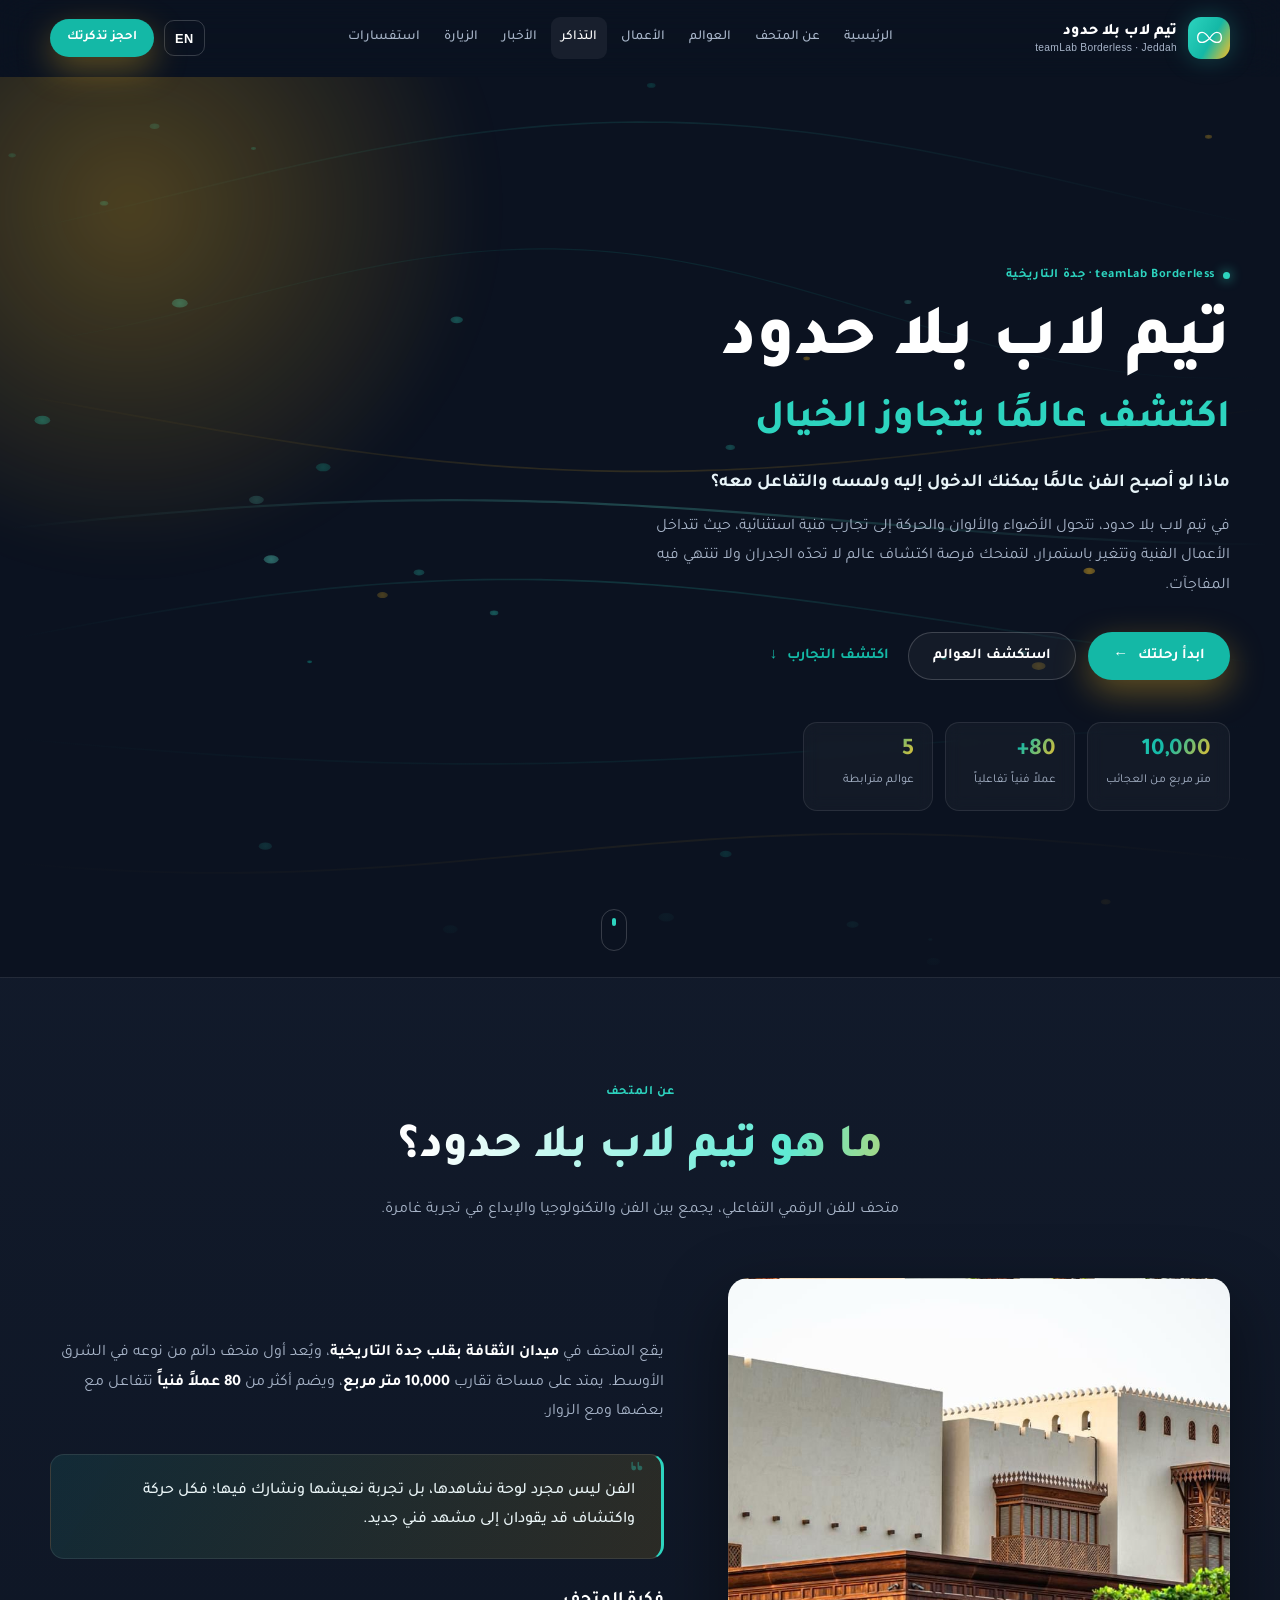
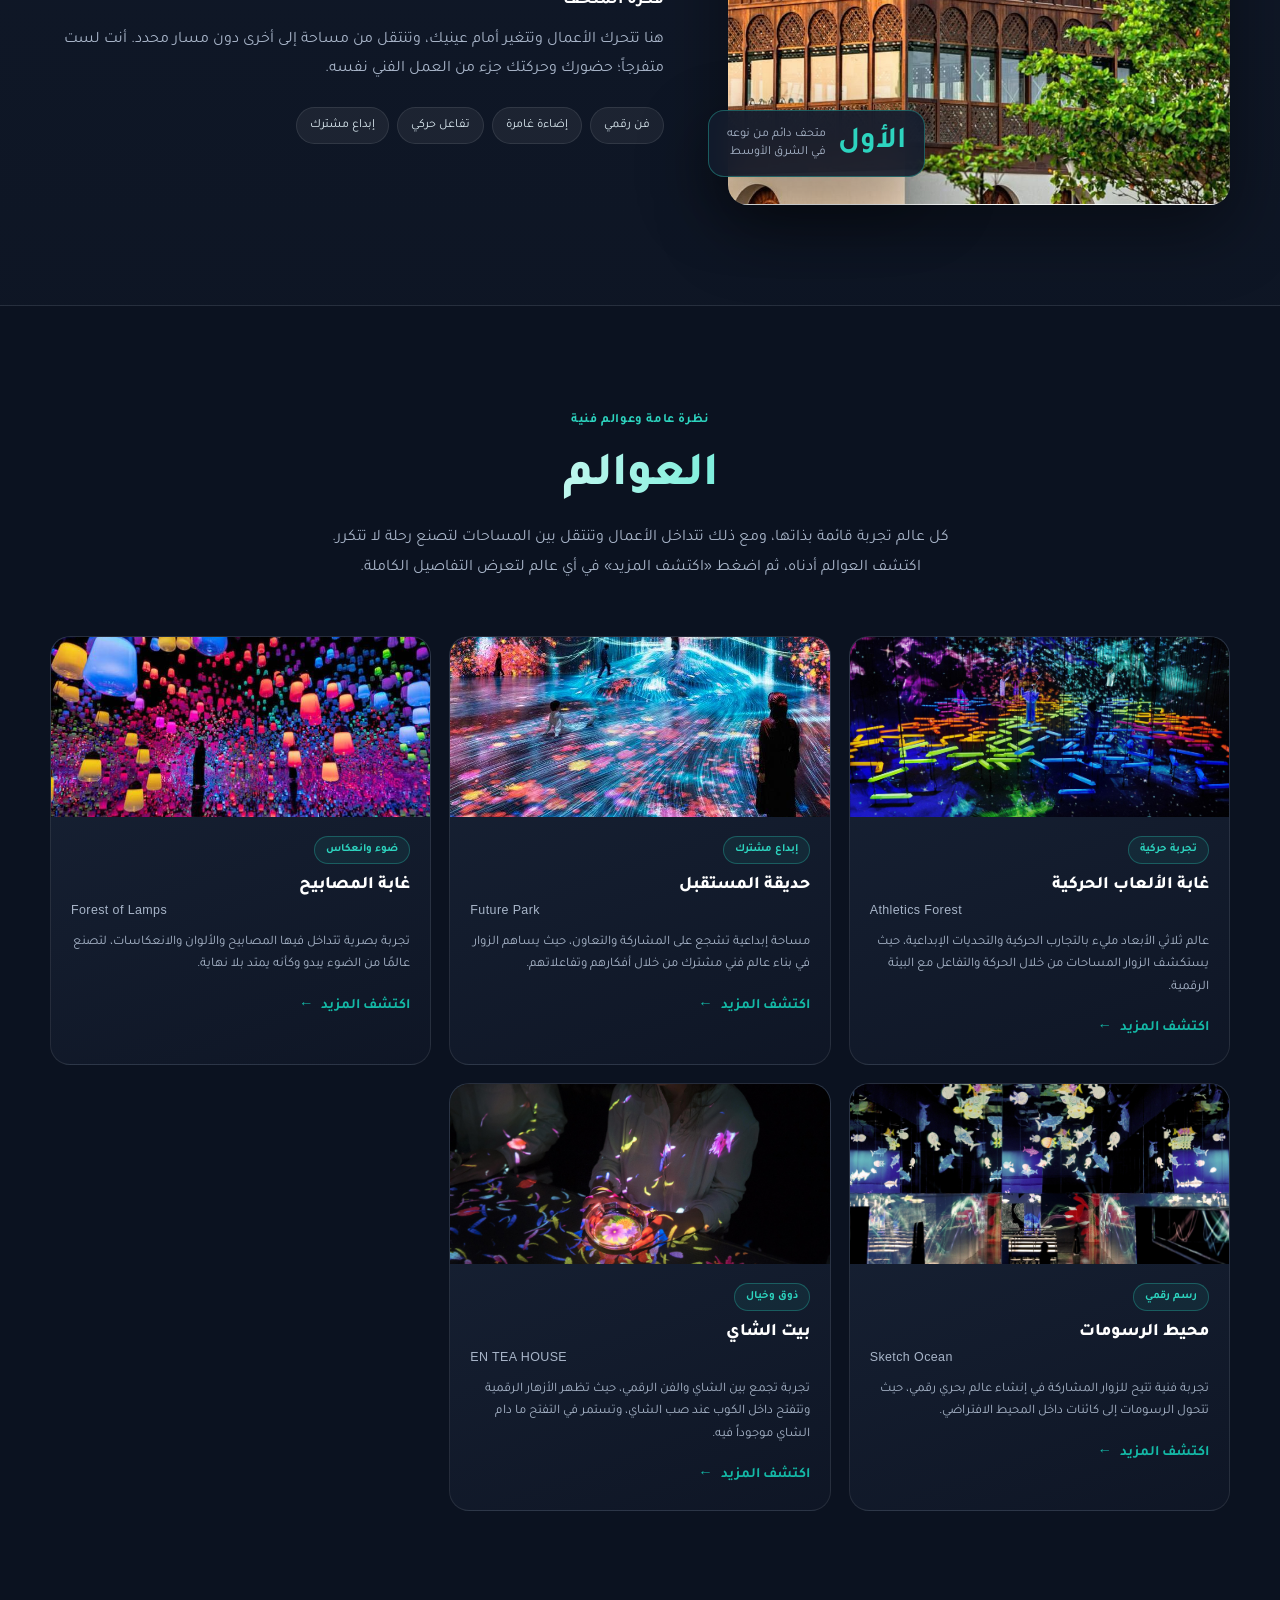
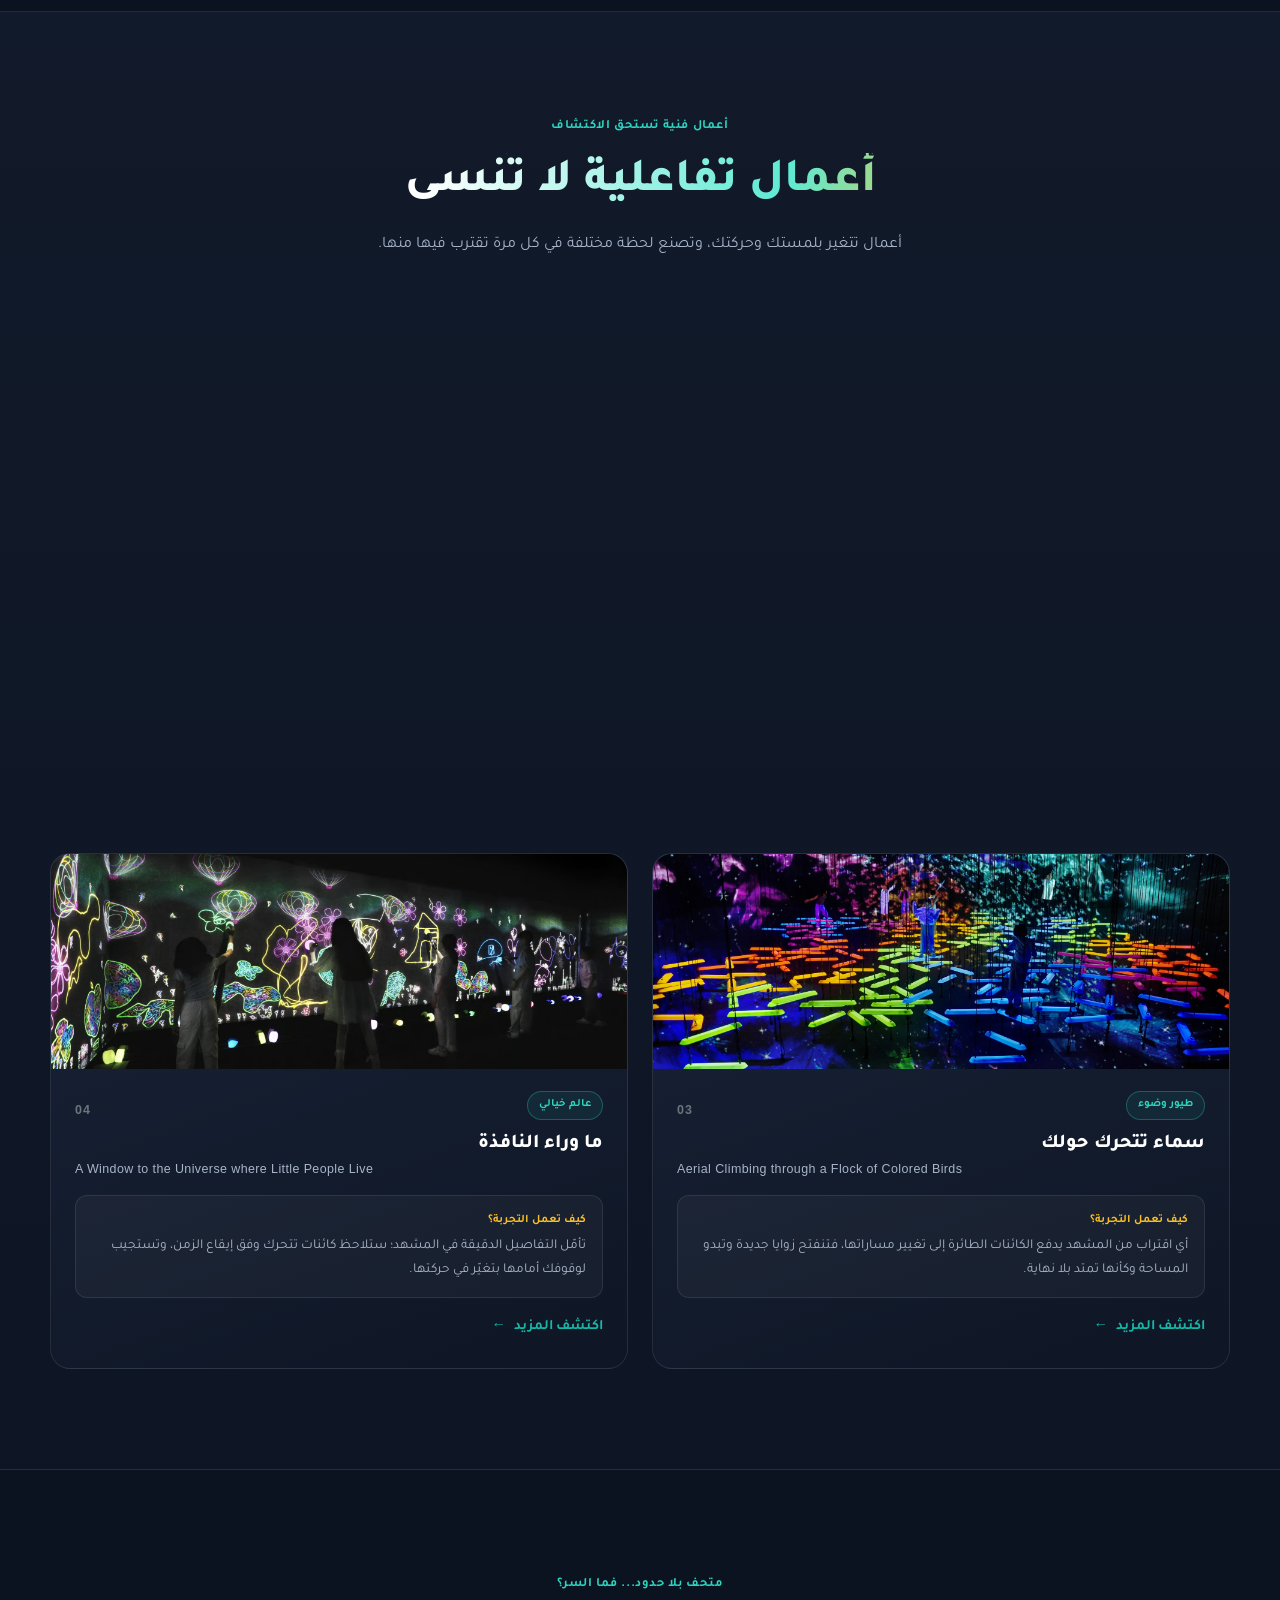
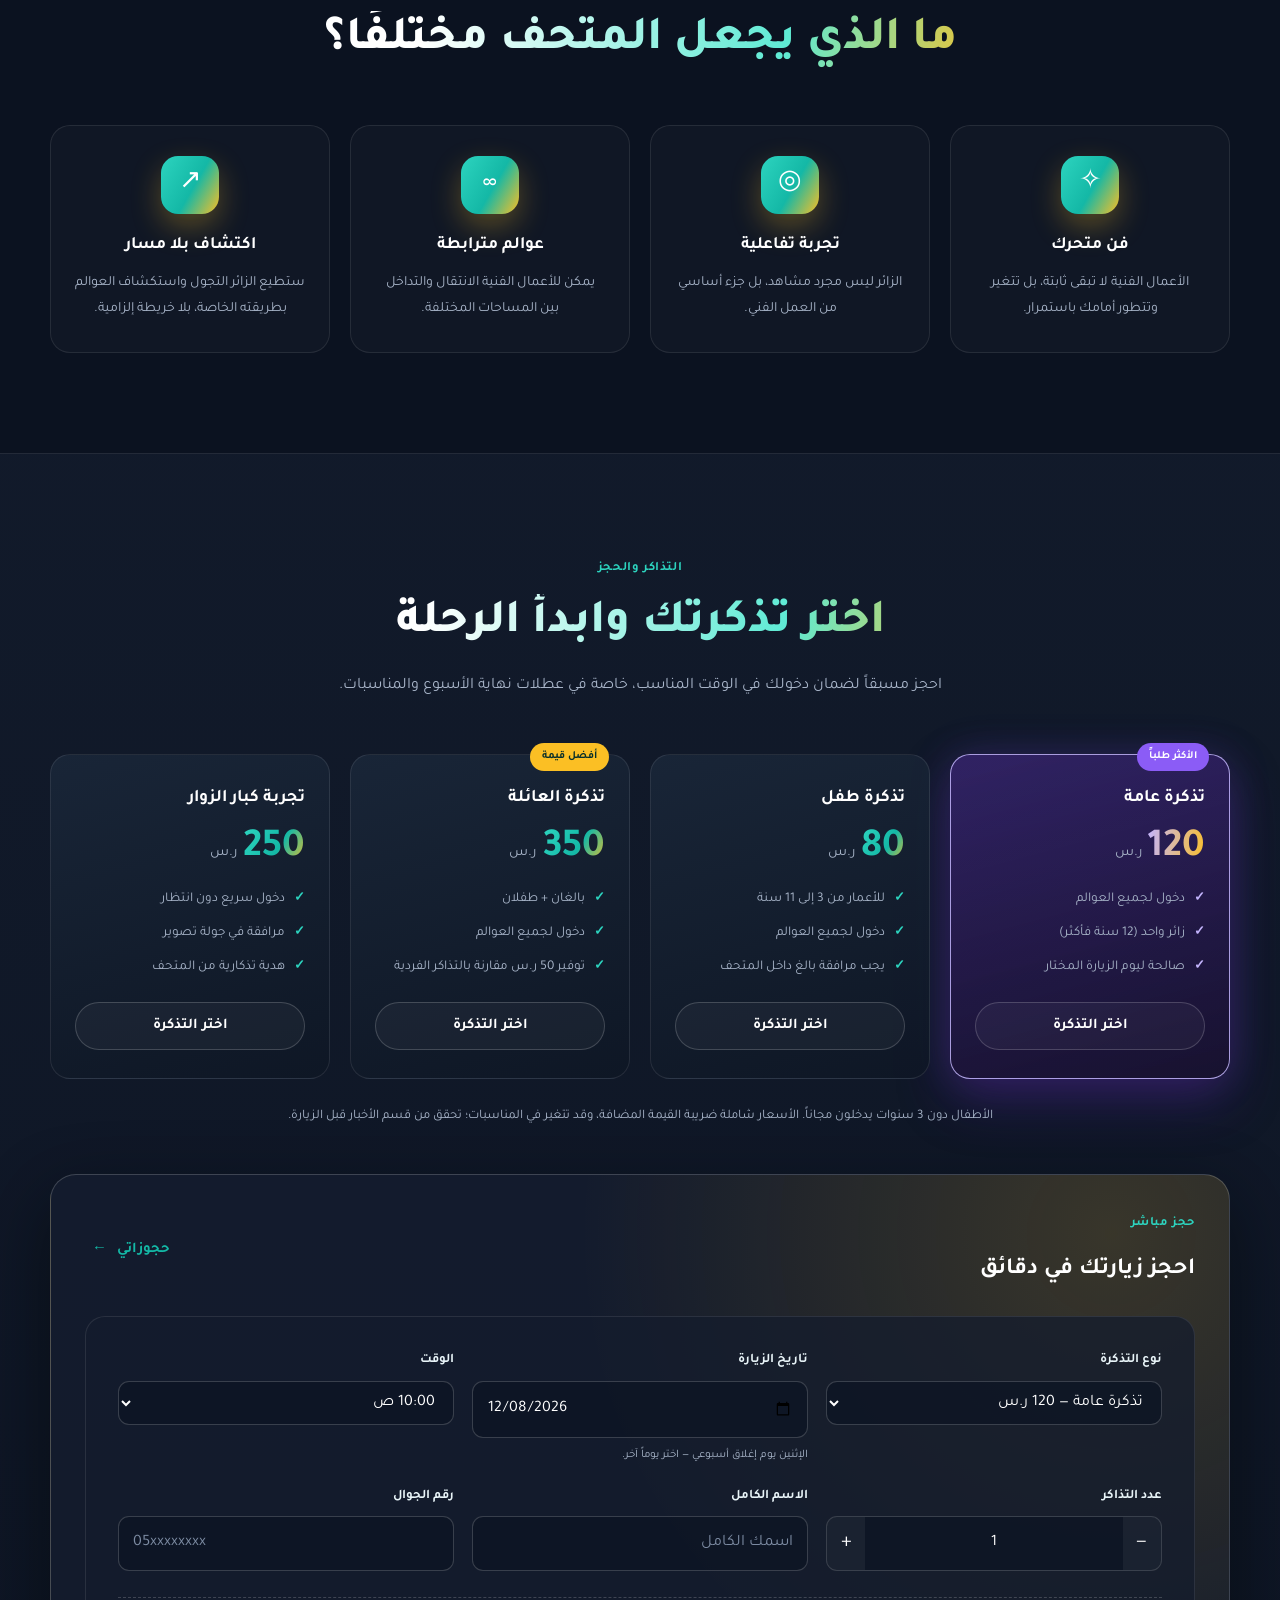
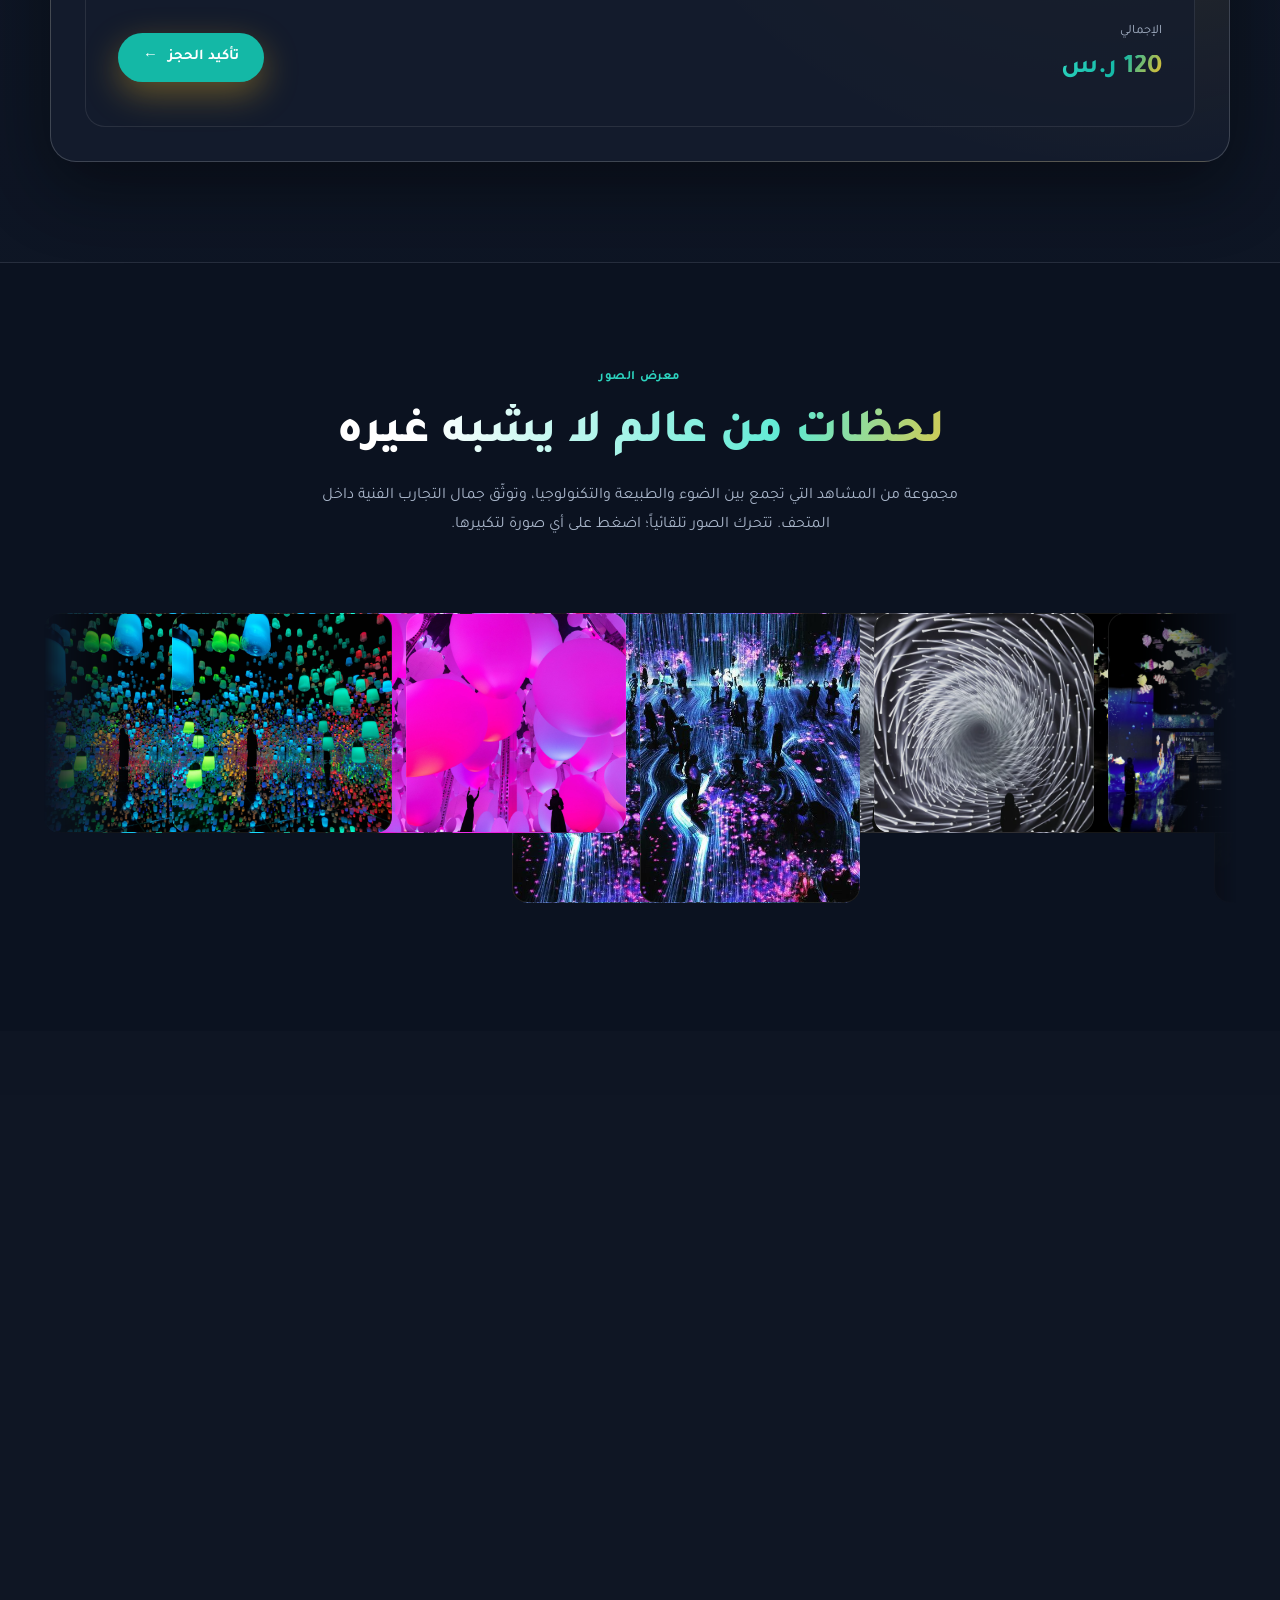
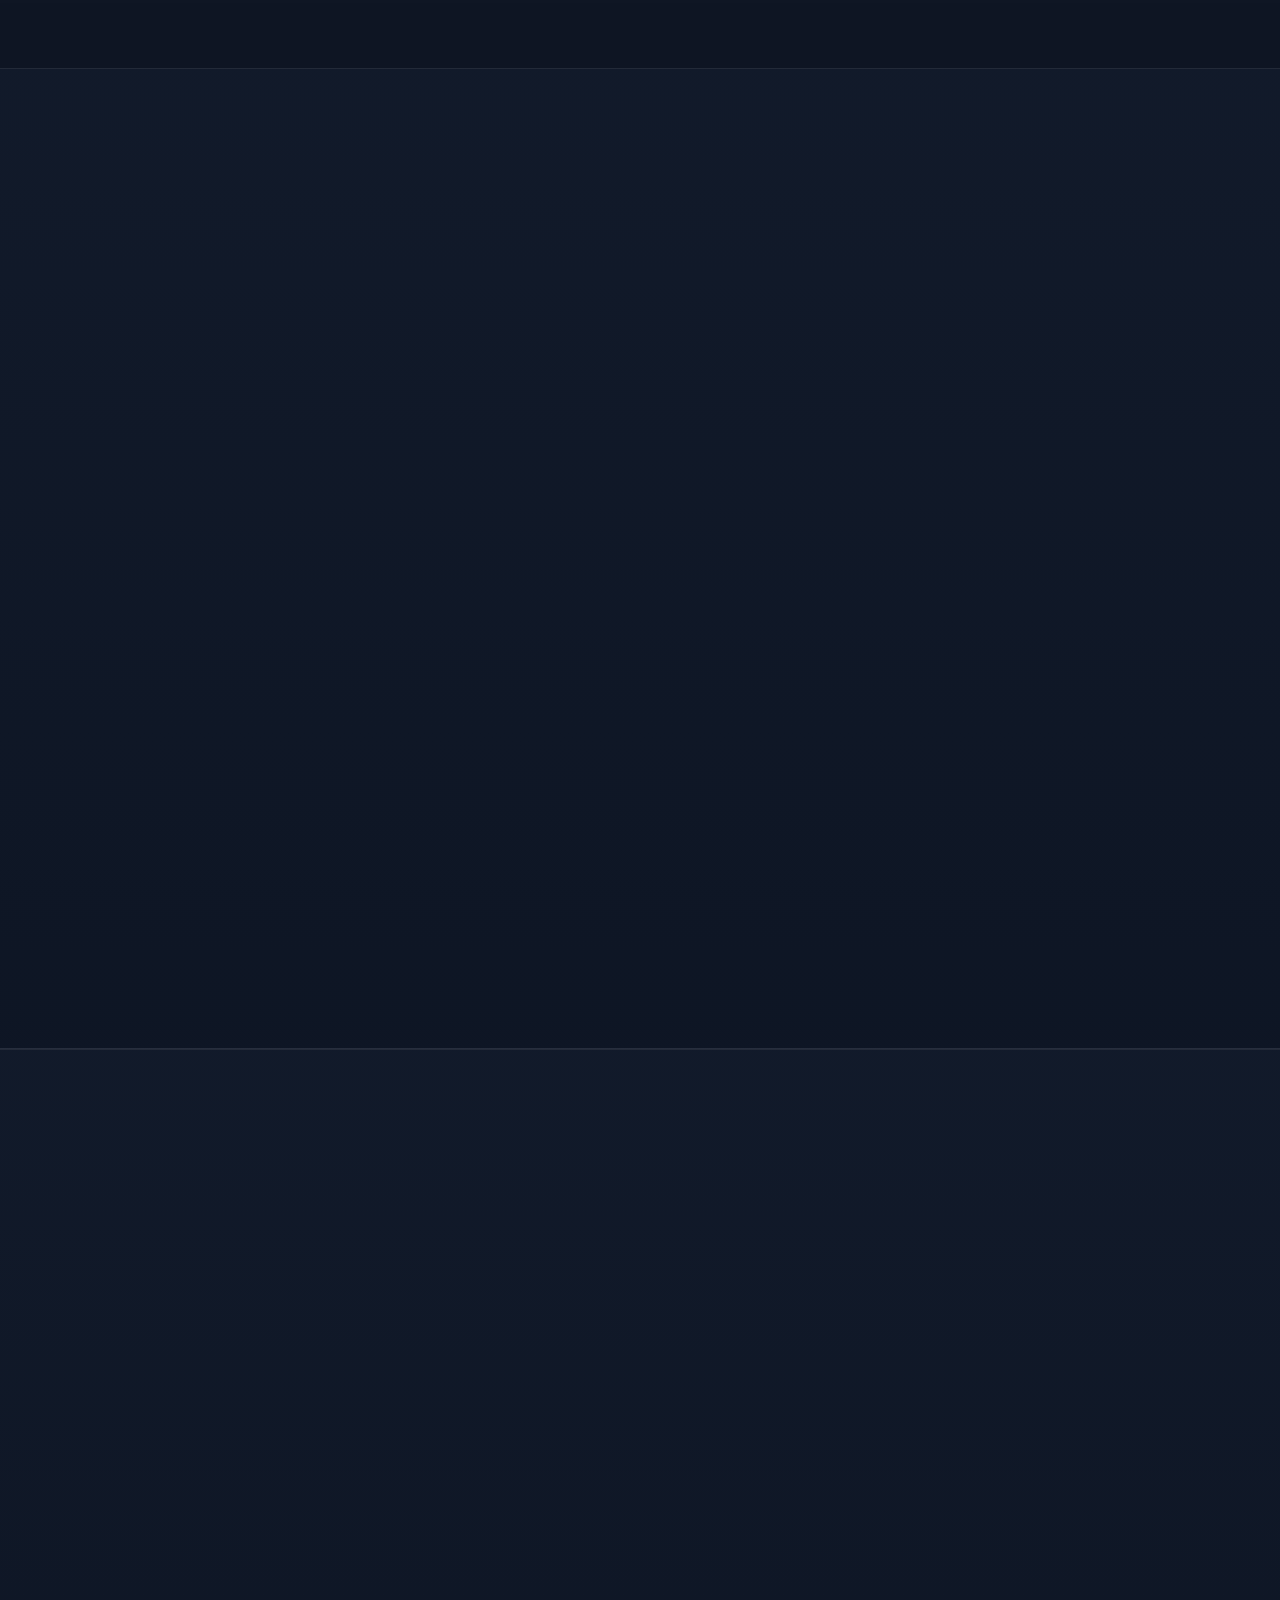
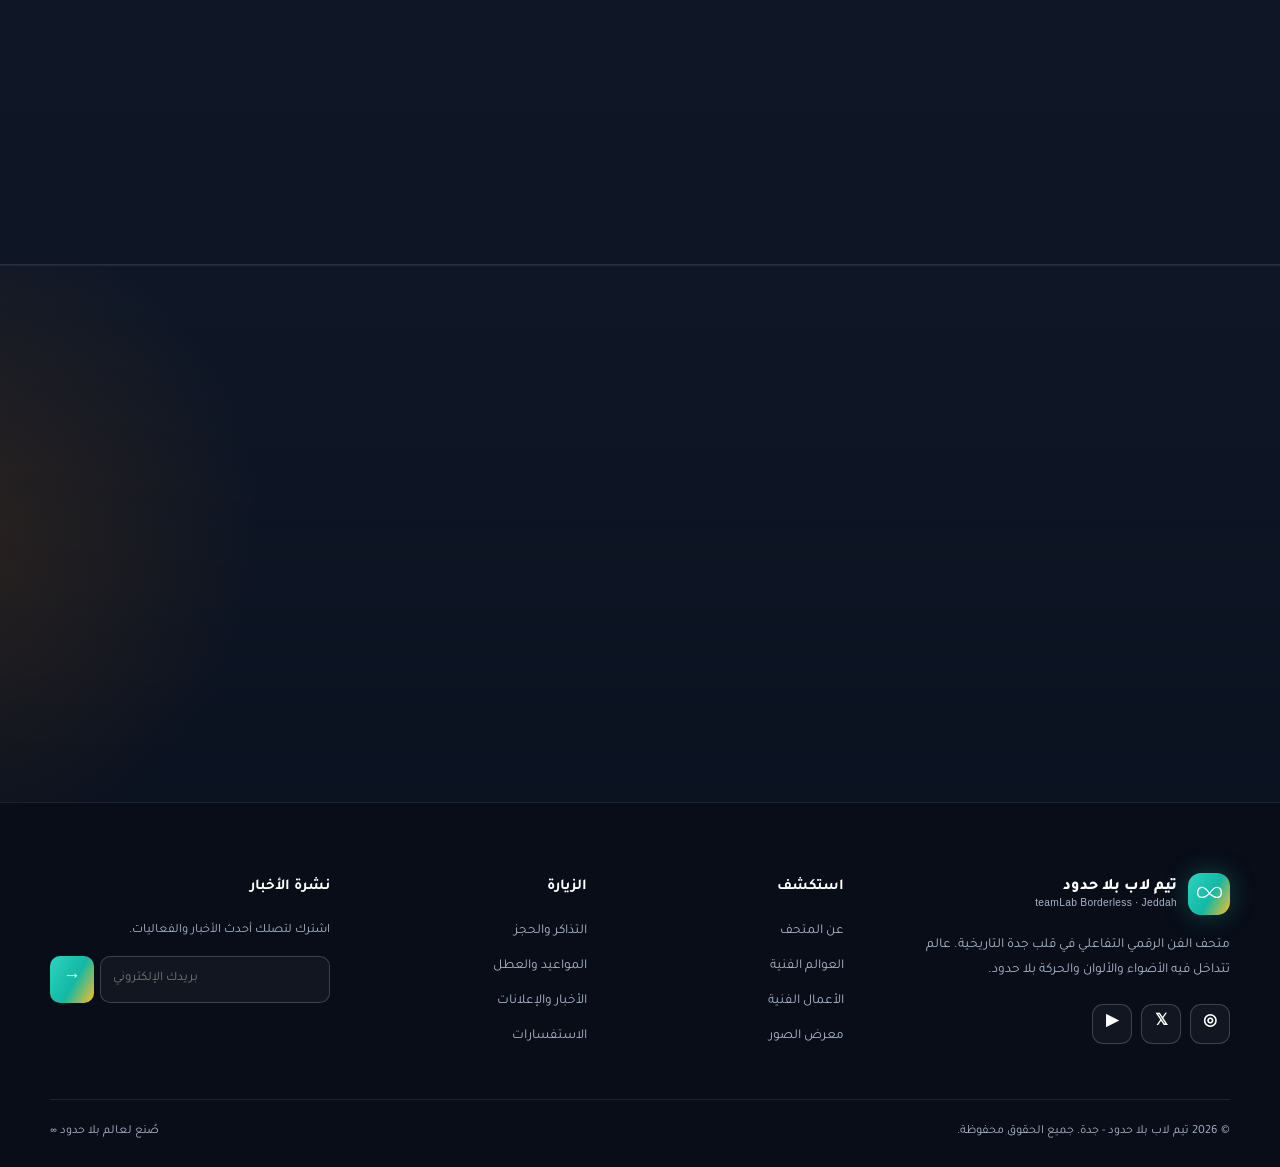
==== index.html @ b6b41d46 "Edit the Social" ====
<!DOCTYPE html>
<html lang="ar" dir="rtl">
<head>
  <meta charset="UTF-8">
  <meta name="viewport" content="width=device-width, initial-scale=1.0">
  <meta name="description" content="تيم لاب بلا حدود - جدة: متحف الفن الرقمي التفاعلي في ميدان الثقافة بجدة التاريخية. اكتشف العوالم، احجز تذكرتك، وتعرّف على المواعيد والأخبار.">
  <meta name="theme-color" content="#0b1220">
  <title>تيم لاب بلا حدود | جدة - المملكة العربية السعودية</title>

  <link rel="preconnect" href="https://fonts.googleapis.com">
  <link rel="preconnect" href="https://fonts.gstatic.com" crossorigin>
  <link href="https://fonts.googleapis.com/css2?family=Tajawal:wght@400;500;700;800&display=swap" rel="stylesheet">
  <link rel="stylesheet" href="assets/css/style.css?v=9">
</head>
<body>
  <a class="skip-link" href="#main">تخطَّ إلى المحتوى</a>

  <!-- ============ Header ============ -->
  <header class="site-header" id="site-header">
    <div class="container header-inner">
      <a class="brand" href="#home" aria-label="تيم لاب بلا حدود - الصفحة الرئيسية">
        <span class="brand-mark" aria-hidden="true">
          <svg viewBox="0 0 48 48" fill="none" stroke="currentColor" stroke-width="2.4">
            <path d="M24 24c-5-8-9-11-13-11C6 13 3 17 3 22s3 9 8 9c5 0 9-4 13-7 4 3 8 7 13 7 5 0 8-4 8-9s-3-9-8-9c-4 0-8 3-13 11Z"/>
          </svg>
        </span>
        <span class="brand-text">
          <strong>تيم لاب بلا حدود</strong>
          <small>teamLab Borderless · Jeddah</small>
        </span>
      </a>

      <nav class="nav" id="primary-nav" aria-label="القائمة الرئيسية">
        <a href="#home">الرئيسية</a>
        <a href="#about">عن المتحف</a>
        <a href="#worlds">العوالم</a>
        <a href="#artworks">الأعمال</a>
        <a href="#tickets">التذاكر</a>
        <a href="#news">الأخبار</a>
        <a href="#visit">الزيارة</a>
        <a href="#contact">استفسارات</a>
      </nav>

      <div class="header-actions">
        <a class="lang-switch" href="en.html" lang="en" aria-label="Switch to English version" title="English">EN</a>
        <button class="btn btn--small btn--primary" type="button" data-book-scroll>احجز تذكرتك</button>
        <button class="menu-toggle" id="menu-toggle" type="button" aria-label="فتح القائمة" aria-expanded="false" aria-controls="primary-nav">
          <span></span><span></span><span></span>
        </button>
      </div>
    </div>
  </header>

  <main id="main">
    <!-- ============ Hero ============ -->
    <section class="hero" id="home">
      <canvas class="hero-canvas" id="hero-canvas" aria-hidden="true"></canvas>
      <div class="hero-glow" aria-hidden="true"></div>
      <div class="container hero-grid">
        <div class="hero-copy reveal">
          <span class="eyebrow"><span class="eyebrow-dot"></span> teamLab Borderless · جدة التاريخية</span>
          <h1 class="hero-title">
            تيم لاب بلا حدود
            <span class="accent-text">اكتشف عالمًا يتجاوز الخيال</span>
          </h1>
          <p class="hero-lead">ماذا لو أصبح الفن عالمًا يمكنك الدخول إليه ولمسه والتفاعل معه؟</p>
          <p class="hero-text">في تيم لاب بلا حدود، تتحول الأضواء والألوان والحركة إلى تجارب فنية استثنائية، حيث تتداخل الأعمال الفنية وتتغير باستمرار، لتمنحك فرصة اكتشاف عالم لا تحدّه الجدران ولا تنتهي فيه المفاجآت.</p>
          <div class="hero-actions">
            <button class="btn btn--primary" type="button" data-book-scroll>ابدأ رحلتك <span aria-hidden="true">←</span></button>
            <a class="btn btn--ghost" href="#worlds">استكشف العوالم</a>
            <a class="btn btn--text" href="#artworks">اكتشف التجارب <span aria-hidden="true">↓</span></a>
          </div>
          <div class="hero-stats">
            <div class="stat"><strong>10,000</strong><span>متر مربع من العجائب</span></div>
            <div class="stat"><strong>80+</strong><span>عملاً فنياً تفاعلياً</span></div>
            <div class="stat"><strong>5</strong><span>عوالم مترابطة</span></div>
          </div>
        </div>
      </div>
      <a class="scroll-cue" href="#about" aria-label="انتقل إلى القسم التالي"><span></span></a>
    </section>

    <!-- ============ About ============ -->
    <section class="section section--tint" id="about">
      <div class="container">
        <div class="section-head reveal">
          <span class="eyebrow">عن المتحف</span>
          <h2 class="section-title">ما هو تيم لاب بلا حدود؟</h2>
          <p class="section-lead">متحف للفن الرقمي التفاعلي، يجمع بين الفن والتكنولوجيا والإبداع في تجربة غامرة.</p>
        </div>
        <div class="about-grid">
          <div class="about-media reveal">
            <div class="media media--about" data-img="assets/img/museum.jpg" role="img" aria-label="صورة من داخل المتحف">
              <div class="media__placeholder">
                <span class="media__symbol">✦</span>
                <strong>مساحة للصورة</strong>
                <small>assets/img/about-museum.svg</small>
              </div>
            </div>
            <div class="about-badge">
              <strong>الأول</strong>
              <span>متحف دائم من نوعه<br>في الشرق الأوسط</span>
            </div>
          </div>
          <div class="about-copy reveal">
            <p>يقع المتحف في <strong>ميدان الثقافة بقلب جدة التاريخية</strong>، ويُعد أول متحف دائم من نوعه في الشرق الأوسط. يمتد على مساحة تقارب <strong>10,000 متر مربع</strong>، ويضم أكثر من <strong>80 عملاً فنياً</strong> تتفاعل مع بعضها ومع الزوار.</p>
            <div class="quote-card">
              <span class="quote-mark" aria-hidden="true">“</span>
              <p>الفن ليس مجرد لوحة نشاهدها، بل تجربة نعيشها ونشارك فيها؛ فكل حركة واكتشاف قد يقودان إلى مشهد فني جديد.</p>
            </div>
            <h3 class="mini-title">فكرة المتحف</h3>
            <p>هنا تتحرك الأعمال وتتغير أمام عينيك، وتنتقل من مساحة إلى أخرى دون مسار محدد. أنت لست متفرجاً؛ حضورك وحركتك جزء من العمل الفني نفسه.</p>
            <div class="about-chips">
              <span>فن رقمي</span><span>إضاءة غامرة</span><span>تفاعل حركي</span><span>إبداع مشترك</span>
            </div>
          </div>
        </div>
      </div>
    </section>

    <!-- ============ Worlds ============ -->
    <section class="section" id="worlds">
      <div class="container">
        <div class="section-head reveal">
          <span class="eyebrow">نظرة عامة وعوالم فنية</span>
          <h2 class="section-title">العوالم</h2>
          <p class="section-lead">كل عالم تجربة قائمة بذاتها، ومع ذلك تتداخل الأعمال وتنتقل بين المساحات لتصنع رحلة لا تتكرر. اكتشف العوالم أدناه، ثم اضغط «اكتشف المزيد» في أي عالم لتعرض التفاصيل الكاملة.</p>
        </div>

        <div class="world-grid">
          <article class="world-card reveal" data-title="غابة الألعاب الحركية" data-en="Athletics Forest" data-desc="عالم ثلاثي الأبعاد مليء بالتجارب الحركية والتحديات الإبداعية، حيث يستكشف الزوار المساحات من خلال الحركة والتفاعل مع البيئة الرقمية." data-extra="ارتدِ ملابس مريحة؛ فستحتاج إلى القفز والتسلق والتحرك بحرية بين المنصات والجدران التفاعلية." data-duration="نحو 25 دقيقة">
            <div class="media media--world-1" data-img="assets/img/Athletics-Forest.jpe" role="img" aria-label="غابة الألعاب الحركية">
              <div class="media__placeholder"><span class="media__symbol">✦</span><strong>مساحة للصورة</strong><small>Athletics-Forest.jpe</small></div>
            </div>
            <div class="world-card__body">
              <span class="badge">تجربة حركية</span>
              <h3>غابة الألعاب الحركية</h3>
              <span class="en-name" dir="ltr">Athletics Forest</span>
              <p>عالم ثلاثي الأبعاد مليء بالتجارب الحركية والتحديات الإبداعية، حيث يستكشف الزوار المساحات من خلال الحركة والتفاعل مع البيئة الرقمية.</p>
              <button class="card-link" type="button" data-detail>اكتشف المزيد <span aria-hidden="true">←</span></button>
            </div>
          </article>

          <article class="world-card reveal" data-title="حديقة المستقبل" data-en="Future Park" data-desc="مساحة إبداعية تشجع على المشاركة والتعاون، حيث يساهم الزوار في بناء عالم فني مشترك من خلال أفكارهم وتفاعلاتهم." data-extra="رسوماتك تظهر مباشرة على الجدران والأرضيات؛ تعاون مع الآخرين لرؤية عالمكم يتغير أمامكم." data-duration="نحو 20 دقيقة">
            <div class="media media--world-2" data-img="assets/img/Future-Park.jpe" role="img" aria-label="حديقة المستقبل">
              <div class="media__placeholder"><span class="media__symbol">✦</span><strong>مساحة للصورة</strong><small>Future-Park.jpe</small></div>
            </div>
            <div class="world-card__body">
              <span class="badge">إبداع مشترك</span>
              <h3>حديقة المستقبل</h3>
              <span class="en-name" dir="ltr">Future Park</span>
              <p>مساحة إبداعية تشجع على المشاركة والتعاون، حيث يساهم الزوار في بناء عالم فني مشترك من خلال أفكارهم وتفاعلاتهم.</p>
              <button class="card-link" type="button" data-detail>اكتشف المزيد <span aria-hidden="true">←</span></button>
            </div>
          </article>

          <article class="world-card reveal" data-title="غابة المصابيح" data-en="Forest of Lamps" data-desc="تجربة بصرية تتداخل فيها المصابيح والألوان والانعكاسات، لتصنع عالمًا من الضوء يبدو وكأنه يمتد بلا نهاية." data-extra="أطفئ وميض الكاميرا واترك عينيك تتكيف مع الظلمة لتكتشف طبقات الضوء والانعكاسات اللانهائية." data-duration="نحو 15 دقيقة">
            <div class="media media--world-3" data-img="assets/img/Forest-of-Lamps.jpe" role="img" aria-label="غابة المصابيح">
              <div class="media__placeholder"><span class="media__symbol">✦</span><strong>مساحة للصورة</strong><small>Forest-of-Lamps.jpe</small></div>
            </div>
            <div class="world-card__body">
              <span class="badge">ضوء وانعكاس</span>
              <h3>غابة المصابيح</h3>
              <span class="en-name" dir="ltr">Forest of Lamps</span>
              <p>تجربة بصرية تتداخل فيها المصابيح والألوان والانعكاسات، لتصنع عالمًا من الضوء يبدو وكأنه يمتد بلا نهاية.</p>
              <button class="card-link" type="button" data-detail>اكتشف المزيد <span aria-hidden="true">←</span></button>
            </div>
          </article>

          <article class="world-card reveal" data-title="محيط الرسومات" data-en="Sketch Ocean" data-desc="تجربة فنية تتيح للزوار المشاركة في إنشاء عالم بحري رقمي، حيث تتحول الرسومات إلى كائنات داخل المحيط الافتراضي." data-extra="ارسم كائناً على الورقة المخصصة، ثم شاهده يسبح داخل المحيط الرقمي مع رسومات الزوار الآخرين." data-duration="نحو 20 دقيقة">
            <div class="media media--world-4" data-img="assets/img/Sketch-Ocean.jpe" role="img" aria-label="محيط الرسومات">
              <div class="media__placeholder"><span class="media__symbol">✦</span><strong>مساحة للصورة</strong><small>Sketch-Ocean.jpe</small></div>
            </div>
            <div class="world-card__body">
              <span class="badge">رسم رقمي</span>
              <h3>محيط الرسومات</h3>
              <span class="en-name" dir="ltr">Sketch Ocean</span>
              <p>تجربة فنية تتيح للزوار المشاركة في إنشاء عالم بحري رقمي، حيث تتحول الرسومات إلى كائنات داخل المحيط الافتراضي.</p>
              <button class="card-link" type="button" data-detail>اكتشف المزيد <span aria-hidden="true">←</span></button>
            </div>
          </article>

          <article class="world-card reveal" data-title="بيت الشاي" data-en="EN TEA HOUSE" data-desc="تجربة تجمع بين الشاي والفن الرقمي، حيث تظهر الأزهار الرقمية وتتفتح داخل الكوب عند صب الشاي، وتستمر في التفتح ما دام الشاي موجوداً فيه." data-extra="اجلس، واطلب كوب شاي، وراقب الأزهار الرقمية تتفتح وتتغير مع كل رشفة. التجربة مخصصة لضيوف المتحف." data-duration="نحو 15 دقيقة">
            <div class="media media--world-5" data-img="assets/img/EN-TEA-HOUSE.jpe" role="img" aria-label="بيت الشاي">
              <div class="media__placeholder"><span class="media__symbol">✦</span><strong>مساحة للصورة</strong><small>EN-TEA-HOUSE.jpe</small></div>
            </div>
            <div class="world-card__body">
              <span class="badge">ذوق وخيال</span>
              <h3>بيت الشاي</h3>
              <span class="en-name" dir="ltr">EN TEA HOUSE</span>
              <p>تجربة تجمع بين الشاي والفن الرقمي، حيث تظهر الأزهار الرقمية وتتفتح داخل الكوب عند صب الشاي، وتستمر في التفتح ما دام الشاي موجوداً فيه.</p>
              <button class="card-link" type="button" data-detail>اكتشف المزيد <span aria-hidden="true">←</span></button>
            </div>
          </article>
        </div>
      </div>
    </section>

    <!-- ============ Artworks ============ -->
    <section class="section section--tint" id="artworks">
      <div class="container">
        <div class="section-head reveal">
          <span class="eyebrow">أعمال فنية تستحق الاكتشاف</span>
          <h2 class="section-title">أعمال تفاعلية لا تُنسى</h2>
          <p class="section-lead">أعمال تتغير بلمستك وحركتك، وتصنع لحظة مختلفة في كل مرة تقترب فيها منها.</p>
        </div>
        <div class="art-grid">
          <article class="art-card reveal" data-title="لمسة تُغيّر المشهد" data-en="Untitled" data-desc="تتفاعل المجسمات المعلّقة مع لمساتك، فتتدفق الألوان وتمتد النغمات في المكان، ويتجدد المشهد أمامك في كل لحظة." data-extra="كل لمسة تُعيد تشكيل اللون والصوت؛ جرّب اللمس الجماعي مع أصدقائك لرؤية العمل يتطور بطريقة مختلفة." data-duration="تجربة تفاعلية مفتوحة">
            <div class="media media--art-1" data-img="assets/img/Untitled.jpe" role="img" aria-label="عمل Untitled">
              <div class="media__placeholder"><span class="media__symbol">✦</span><strong>مساحة للصورة</strong><small>Untitled.jpe</small></div>
            </div>
            <div class="art-card__body">
              <div class="art-card__top"><span class="badge">لمس وضوء</span><span class="art-index">01</span></div>
              <h3>لمسة تُغيّر المشهد</h3>
              <span class="en-name" dir="ltr">Untitled</span>
              <div class="art-explain"><span>كيف تعمل التجربة؟</span><p>تتفاعل المجسمات المعلّقة مع لمساتك، فتتدفق الألوان وتمتد النغمات في المكان، ويتجدد المشهد أمامك في كل لحظة.</p></div>
              <button class="card-link" type="button" data-detail>اكتشف المزيد <span aria-hidden="true">←</span></button>
            </div>
          </article>

          <article class="art-card reveal" data-title="إيقاع يتحرك معك" data-en="Multi Jumping Universe" data-desc="حين تنتقل من مستوى إلى آخر، يتفكك المشهد ويعود بالألوان والأنماط بشكل مختلف؛ إيقاع حركتك هو ما يرسم اللوحة." data-extra="قفزاتك هي التي تُحوّل المشهد؛ كل قفزة تفتح طبقة جديدة من الألوان والأنماط في العالم الرقمي." data-duration="تجربة حركية">
            <div class="media media--art-2" data-img="assets/img/Multi-Jumping-Universe.webp" role="img" aria-label="عمل Multi Jumping Universe">
              <div class="media__placeholder"><span class="media__symbol">✦</span><strong>مساحة للصورة</strong><small>Multi-Jumping-Universe.webp</small></div>
            </div>
            <div class="art-card__body">
              <div class="art-card__top"><span class="badge">حركة رقمية</span><span class="art-index">02</span></div>
              <h3>إيقاع يتحرك معك</h3>
              <span class="en-name" dir="ltr">Multi Jumping Universe</span>
              <div class="art-explain"><span>كيف تعمل التجربة؟</span><p>حين تنتقل من مستوى إلى آخر، يتفكك المشهد ويعود بالألوان والأنماط بشكل مختلف؛ إيقاع حركتك هو ما يرسم اللوحة.</p></div>
              <button class="card-link" type="button" data-detail>اكتشف المزيد <span aria-hidden="true">←</span></button>
            </div>
          </article>

          <article class="art-card reveal" data-title="سماء تتحرك حولك" data-en="Aerial Climbing through a Flock of Colored Birds" data-desc="أي اقتراب من المشهد يدفع الكائنات الطائرة إلى تغيير مساراتها، فتنفتح زوايا جديدة وتبدو المساحة وكأنها تمتد بلا نهاية." data-extra="عند اقترابك، تنطلق الطيور وتتغير مساراتها، لينفتح أمامك مشهد جديد في كل خطوة." data-duration="تجربة بصرية">
            <div class="media media--art-3" data-img="assets/img/Aerial-Climbing.webp" role="img" aria-label="عمل Aerial Climbing through a Flock of Colored Birds">
              <div class="media__placeholder"><span class="media__symbol">✦</span><strong>مساحة للصورة</strong><small>Aerial-Climbing.webp</small></div>
            </div>
            <div class="art-card__body">
              <div class="art-card__top"><span class="badge">طيور وضوء</span><span class="art-index">03</span></div>
              <h3>سماء تتحرك حولك</h3>
              <span class="en-name" dir="ltr">Aerial Climbing through a Flock of Colored Birds</span>
              <div class="art-explain"><span>كيف تعمل التجربة؟</span><p>أي اقتراب من المشهد يدفع الكائنات الطائرة إلى تغيير مساراتها، فتنفتح زوايا جديدة وتبدو المساحة وكأنها تمتد بلا نهاية.</p></div>
              <button class="card-link" type="button" data-detail>اكتشف المزيد <span aria-hidden="true">←</span></button>
            </div>
          </article>

          <article class="art-card reveal" data-title="ما وراء النافذة" data-en="A Window to the Universe where Little People Live" data-desc="تأمّل التفاصيل الدقيقة في المشهد؛ ستلاحظ كائنات تتحرك وفق إيقاع الزمن، وتستجيب لوقوفك أمامها بتغيّر في حركتها." data-extra="اقترب من النافذة وتأمل التفاصيل الصغيرة؛ الشخصيات تتحرك وتتفاعل مع الوقت ومع وجودك أمامها." data-duration="تأمل وتفاعل">
            <div class="media media--art-4" data-img="assets/img/Window-to-the-Universe.avif" role="img" aria-label="عمل A Window to the Universe where Little People Live">
              <div class="media__placeholder"><span class="media__symbol">✦</span><strong>مساحة للصورة</strong><small>Window-to-the-Universe.avif</small></div>
            </div>
            <div class="art-card__body">
              <div class="art-card__top"><span class="badge">عالم خيالي</span><span class="art-index">04</span></div>
              <h3>ما وراء النافذة</h3>
              <span class="en-name" dir="ltr">A Window to the Universe where Little People Live</span>
              <div class="art-explain"><span>كيف تعمل التجربة؟</span><p>تأمّل التفاصيل الدقيقة في المشهد؛ ستلاحظ كائنات تتحرك وفق إيقاع الزمن، وتستجيب لوقوفك أمامها بتغيّر في حركتها.</p></div>
              <button class="card-link" type="button" data-detail>اكتشف المزيد <span aria-hidden="true">←</span></button>
            </div>
          </article>
        </div>
      </div>
    </section>

    <!-- ============ Difference ============ -->
    <section class="section" id="difference">
      <div class="container">
        <div class="section-head reveal">
          <span class="eyebrow">متحف بلا حدود... فما السر؟</span>
          <h2 class="section-title">ما الذي يجعل المتحف مختلفًا؟</h2>
        </div>
        <div class="feature-grid">
          <article class="feature-card reveal">
            <span class="feature-icon" aria-hidden="true">✧</span>
            <h3>فن متحرك</h3>
            <p>الأعمال الفنية لا تبقى ثابتة، بل تتغير وتتطور أمامك باستمرار.</p>
          </article>
          <article class="feature-card reveal">
            <span class="feature-icon" aria-hidden="true">◎</span>
            <h3>تجربة تفاعلية</h3>
            <p>الزائر ليس مجرد مشاهد، بل جزء أساسي من العمل الفني.</p>
          </article>
          <article class="feature-card reveal">
            <span class="feature-icon" aria-hidden="true">∞</span>
            <h3>عوالم مترابطة</h3>
            <p>يمكن للأعمال الفنية الانتقال والتداخل بين المساحات المختلفة.</p>
          </article>
          <article class="feature-card reveal">
            <span class="feature-icon" aria-hidden="true">↗</span>
            <h3>اكتشاف بلا مسار</h3>
            <p>ستطيع الزائر التجول واستكشاف العوالم بطريقته الخاصة، بلا خريطة إلزامية.</p>
          </article>
        </div>
      </div>
    </section>

    <!-- ============ Tickets & Booking ============ -->
    <section class="section section--tint" id="tickets">
      <div class="container">
        <div class="section-head reveal">
          <span class="eyebrow">التذاكر والحجز</span>
          <h2 class="section-title">اختر تذكرتك وابدأ الرحلة</h2>
          <p class="section-lead">احجز مسبقاً لضمان دخولك في الوقت المناسب، خاصة في عطلات نهاية الأسبوع والمناسبات.</p>
        </div>

        <div class="ticket-grid">
          <article class="ticket-card ticket-card--popular reveal" data-ticket="general">
            <span class="ticket-tag">الأكثر طلباً</span>
            <h3>تذكرة عامة</h3>
            <p class="ticket-price"><strong>120</strong><span>ر.س</span></p>
            <ul><li>دخول لجميع العوالم</li><li>زائر واحد (12 سنة فأكثر)</li><li>صالحة ليوم الزيارة المختار</li></ul>
            <button class="btn btn--ghost btn--full" type="button" data-select-ticket="general">اختر التذكرة</button>
          </article>
          <article class="ticket-card reveal" data-ticket="child">
            <h3>تذكرة طفل</h3>
            <p class="ticket-price"><strong>80</strong><span>ر.س</span></p>
            <ul><li>للأعمار من 3 إلى 11 سنة</li><li>دخول لجميع العوالم</li><li>يجب مرافقة بالغ داخل المتحف</li></ul>
            <button class="btn btn--ghost btn--full" type="button" data-select-ticket="child">اختر التذكرة</button>
          </article>
          <article class="ticket-card reveal" data-ticket="family">
            <span class="ticket-tag ticket-tag--alt">أفضل قيمة</span>
            <h3>تذكرة العائلة</h3>
            <p class="ticket-price"><strong>350</strong><span>ر.س</span></p>
            <ul><li>بالغان + طفلان</li><li>دخول لجميع العوالم</li><li>توفير 50 ر.س مقارنة بالتذاكر الفردية</li></ul>
            <button class="btn btn--ghost btn--full" type="button" data-select-ticket="family">اختر التذكرة</button>
          </article>
          <article class="ticket-card reveal" data-ticket="vip">
            <h3>تجربة كبار الزوار</h3>
            <p class="ticket-price"><strong>250</strong><span>ر.س</span></p>
            <ul><li>دخول سريع دون انتظار</li><li>مرافقة في جولة تصوير</li><li>هدية تذكارية من المتحف</li></ul>
            <button class="btn btn--ghost btn--full" type="button" data-select-ticket="vip">اختر التذكرة</button>
          </article>
        </div>

        <p class="ticket-note reveal">الأطفال دون 3 سنوات يدخلون مجاناً. الأسعار شاملة ضريبة القيمة المضافة، وقد تتغير في المناسبات؛ تحقق من قسم الأخبار قبل الزيارة.</p>

        <div class="booking-panel reveal" id="booking-panel">
          <div class="booking-head">
            <div>
              <span class="eyebrow">حجز مباشر</span>
              <h3>احجز زيارتك في دقائق</h3>
            </div>
            <button class="btn btn--text" type="button" id="show-bookings">حجوزاتي <span aria-hidden="true">←</span></button>
          </div>
          <form id="booking-form" novalidate>
            <div class="form-grid">
              <div class="field">
                <label for="book-ticket">نوع التذكرة</label>
                <select id="book-ticket" name="ticket" required>
                  <option value="general">تذكرة عامة — 120 ر.س</option>
                  <option value="child">تذكرة طفل — 80 ر.س</option>
                  <option value="family">تذكرة العائلة — 350 ر.س</option>
                  <option value="vip">تجربة كبار الزوار — 250 ر.س</option>
                </select>
              </div>
              <div class="field">
                <label for="book-date">تاريخ الزيارة</label>
                <input id="book-date" name="date" type="date" required>
                <small class="field-hint" id="date-hint">الإثنين يوم إغلاق أسبوعي — اختر يوماً آخر.</small>
              </div>
              <div class="field">
                <label for="book-time">الوقت</label>
                <select id="book-time" name="time" required></select>
              </div>
              <div class="field">
                <label for="book-qty">عدد التذاكر</label>
                <div class="stepper">
                  <button type="button" data-step="-1" aria-label="تقليل العدد">−</button>
                  <input id="book-qty" name="qty" type="number" value="1" min="1" max="10" readonly>
                  <button type="button" data-step="1" aria-label="زيادة العدد">+</button>
                </div>
              </div>
              <div class="field">
                <label for="book-name">الاسم الكامل</label>
                <input id="book-name" name="name" type="text" autocomplete="name" placeholder="اسمك الكامل" required>
              </div>
              <div class="field">
                <label for="book-phone">رقم الجوال</label>
                <input id="book-phone" name="phone" type="tel" autocomplete="tel" dir="ltr" placeholder="05xxxxxxxx" required>
              </div>
            </div>
            <div class="booking-summary">
              <div>
                <span>الإجمالي</span>
                <strong id="booking-total">120 ر.س</strong>
              </div>
              <p id="booking-message" role="status" aria-live="polite"></p>
              <button class="btn btn--primary" type="submit">تأكيد الحجز <span aria-hidden="true">←</span></button>
            </div>
          </form>
        </div>
      </div>
    </section>

    <!-- ============ Gallery ============ -->
    <section class="section" id="gallery">
      <div class="container">
        <div class="section-head reveal">
          <span class="eyebrow">معرض الصور</span>
          <h2 class="section-title">لحظات من عالم لا يشبه غيره</h2>
          <p class="section-lead">مجموعة من المشاهد التي تجمع بين الضوء والطبيعة والتكنولوجيا، وتوثّق جمال التجارب الفنية داخل المتحف. تتحرك الصور تلقائياً؛ اضغط على أي صورة لتكبيرها.</p>
        </div>
        <div class="gallery-grid">
          <div class="gallery-rail">
            <div class="gallery-set">
          <button class="gallery-item media media--g1" type="button" data-index="0" data-img="assets/img/gallery-01.webp" data-caption="انعكاسات الضوء في غابة المصابيح" aria-label="عرض الصورة: انعكاسات الضوء في غابة المصابيح">
            <span class="media__placeholder"><span class="media__symbol">✦</span><strong>مساحة للصورة</strong><small>gallery-01.jpg</small></span>
          </button>
          <button class="gallery-item media media--g2" type="button" data-index="1" data-img="assets/img/gallery-02.webp" data-caption="زائر يتفاعل مع كرة ضوئية" aria-label="عرض الصورة: زائر يتفاعل مع كرة ضوئية">
            <span class="media__placeholder"><span class="media__symbol">✦</span><strong>مساحة للصورة</strong><small>gallery-02.webp</small></span>
          </button>
          <button class="gallery-item media media--g3" type="button" data-index="2" data-img="assets/img/gallery-03.jpg" data-caption="ألوان تتدفق على الأرضيات" aria-label="عرض الصورة: ألوان تتدفق على الأرضيات">
            <span class="media__placeholder"><span class="media__symbol">✦</span><strong>مساحة للصورة</strong><small>gallery-03.jpg</small></span>
          </button>
          <button class="gallery-item media media--g4" type="button" data-index="3" data-img="assets/img/gallery-04.avif" data-caption="مشهد من الضوء والظل" aria-label="عرض الصورة: مشهد من الضوء والظل">
            <span class="media__placeholder"><span class="media__symbol">✦</span><strong>مساحة للصورة</strong><small>gallery-04.jpg</small></span>
          </button>
          <button class="gallery-item media media--g5" type="button" data-index="4" data-img="assets/img/gallery-05.avif" data-caption="رسومات تتحول إلى كائنات بحرية" aria-label="عرض الصورة: رسومات تتحول إلى كائنات بحرية">
            <span class="media__placeholder"><span class="media__symbol">✦</span><strong>مساحة للصورة</strong><small>gallery-05.jpg</small></span>
          </button>
          <button class="gallery-item media media--g6" type="button" data-index="5" data-img="assets/img/gallery-06.avif" data-caption="زهرة رقمية تتفتح داخل الكوب" aria-label="عرض الصورة: زهرة رقمية تتفتح داخل الكوب">
            <span class="media__placeholder"><span class="media__symbol">✦</span><strong>مساحة للصورة</strong><small>gallery-06.jpg</small></span>
          </button>
          <button class="gallery-item media media--g7" type="button" data-index="6" data-img="assets/img/gallery-07.avif" data-caption="الرمل و بتلات الورد المتساقطة" aria-label="عرض الصورة: الرمل و البتلات المتساقطة">
            <span class="media__placeholder"><span class="media__symbol">✦</span><strong>مساحة للصورة</strong><small>gallery-07.jpg</small></span>
          </button>
          <button class="gallery-item media media--g8" type="button" data-index="7" data-img="assets/img/gallery-08.avif" data-caption="-المصنع- تحويل السمكة التي ترسمها إلى منتج أصلي" aria-label="عرض الصورة: المصنع">
            <span class="media__placeholder"><span class="media__symbol">✦</span><strong>مساحة للصورة</strong><small>gallery-08.jpg</small></span>
          </button>
            </div>
            <div class="gallery-set" aria-hidden="true">
          <button class="gallery-item media media--g1" type="button" aria-hidden="true" tabindex="-1" data-index="0" data-img="assets/img/gallery-01.webp" data-caption="انعكاسات الضوء في غابة المصابيح" aria-label="عرض الصورة: انعكاسات الضوء في غابة المصابيح">
            <span class="media__placeholder"><span class="media__symbol">✦</span><strong>مساحة للصورة</strong><small>gallery-01.jpg</small></span>
          </button>
          <button class="gallery-item media media--g2" type="button" aria-hidden="true" tabindex="-1" data-index="1" data-img="assets/img/gallery-02.webp" data-caption="زائر يتفاعل مع كرة ضوئية" aria-label="عرض الصورة: زائر يتفاعل مع كرة ضوئية">
            <span class="media__placeholder"><span class="media__symbol">✦</span><strong>مساحة للصورة</strong><small>gallery-02.webp</small></span>
          </button>
          <button class="gallery-item media media--g3" type="button" aria-hidden="true" tabindex="-1" data-index="2" data-img="assets/img/gallery-03.jpg" data-caption="ألوان تتدفق على الأرضيات" aria-label="عرض الصورة: ألوان تتدفق على الأرضيات">
            <span class="media__placeholder"><span class="media__symbol">✦</span><strong>مساحة للصورة</strong><small>gallery-03.jpg</small></span>
          </button>
          <button class="gallery-item media media--g4" type="button" aria-hidden="true" tabindex="-1" data-index="3" data-img="assets/img/gallery-04.avif" data-caption="مشهد من الضوء والظل" aria-label="عرض الصورة: مشهد من الضوء والظل">
            <span class="media__placeholder"><span class="media__symbol">✦</span><strong>مساحة للصورة</strong><small>gallery-04.jpg</small></span>
          </button>
          <button class="gallery-item media media--g5" type="button" aria-hidden="true" tabindex="-1" data-index="4" data-img="assets/img/gallery-05.avif" data-caption="رسومات تتحول إلى كائنات بحرية" aria-label="عرض الصورة: رسومات تتحول إلى كائنات بحرية">
            <span class="media__placeholder"><span class="media__symbol">✦</span><strong>مساحة للصورة</strong><small>gallery-05.jpg</small></span>
          </button>
          <button class="gallery-item media media--g6" type="button" aria-hidden="true" tabindex="-1" data-index="5" data-img="assets/img/gallery-06.avif" data-caption="زهرة رقمية تتفتح داخل الكوب" aria-label="عرض الصورة: زهرة رقمية تتفتح داخل الكوب">
            <span class="media__placeholder"><span class="media__symbol">✦</span><strong>مساحة للصورة</strong><small>gallery-06.jpg</small></span>
          </button>
          <button class="gallery-item media media--g7" type="button" aria-hidden="true" tabindex="-1" data-index="6" data-img="assets/img/gallery-07.avif" data-caption="الرمل و بتلات الورد المتساقطة" aria-label="عرض الصورة: الرمل و البتلات المتساقطة">
            <span class="media__placeholder"><span class="media__symbol">✦</span><strong>مساحة للصورة</strong><small>gallery-07.jpg</small></span>
          </button>
          <button class="gallery-item media media--g8" type="button" aria-hidden="true" tabindex="-1" data-index="7" data-img="assets/img/gallery-08.avif" data-caption="-المصنع- تحويل السمكة التي ترسمها إلى منتج أصلي" aria-label="عرض الصورة: المصنع">
            <span class="media__placeholder"><span class="media__symbol">✦</span><strong>مساحة للصورة</strong><small>gallery-08.jpg</small></span>
          </button>
            </div>
          </div>
        </div>
      </div>
    </section>

    <!-- ============ Visit Info (compact, after gallery) ============ -->
    <section class="section" id="visit">
      <div class="container">
        <div class="section-head reveal">
          <span class="eyebrow">معلومات الزيارة</span>
          <h2 class="section-title">أين تجدنا؟ ومتى نفتح؟</h2>
        </div>
        <div class="visit-grid">
          <article class="visit-card reveal">
            <span class="visit-icon" aria-hidden="true">⌖</span>
            <h3>الموقع</h3>
            <p>ميدان الثقافة، جدة التاريخية، جدة، المملكة العربية السعودية.</p>
            <a class="inline-link" href="https://www.google.com/maps/search/?api=1&query=Jeddah+Historic+District+Culture+Square" target="_blank" rel="noopener">افتح الموقع على الخريطة ←</a>
          </article>
          <article class="visit-card reveal">
            <span class="visit-icon" aria-hidden="true">◷</span>
            <h3>أيام العمل والمواعيد</h3>
            <ul class="hours-list">
              <li><span>السبت – الأربعاء</span><strong>10:00 ص – 10:00 م</strong></li>
              <li><span>الخميس والجمعة</span><strong>10:00 ص – 11:00 م</strong></li>
              <li class="closed"><span>الإثنين</span><strong>مغلق (صيانة دورية)</strong></li>
            </ul>
            <p class="visit-small">آخر دخول قبل الإغلاق بـ 60 دقيقة.</p>
          </article>
          <article class="visit-card reveal">
            <span class="visit-icon" aria-hidden="true">✺</span>
            <h3>أيام العطل والمناسبات</h3>
            <ul class="holiday-list">
              <li><strong>22 فبراير</strong><span>يوم التأسيس — ساعات عمل خاصة</span></li>
              <li><strong>23 سبتمبر</strong><span>اليوم الوطني — ساعات عمل خاصة</span></li>
              <li><strong>عيد الفطر وعيد الأضحى</strong><span>تُعلن المواعيد قبل العيد بيومين</span></li>
            </ul>
            <p class="visit-small">قد تتغير الساعات في الإجازات الرسمية؛ تابع قسم الأخبار.</p>
          </article>
          <article class="visit-card reveal">
            <span class="visit-icon" aria-hidden="true">✦</span>
            <h3>نصائح قبل الزيارة</h3>
            <ul class="tips-list">
              <li>احضر قبل موعدك بـ 15 دقيقة.</li>
              <li>ارتدِ ملابس مريحة للحركة.</li>
              <li>التصوير مسموح دون فلاش.</li>
              <li>الأطفال دون 3 سنوات مجاناً.</li>
            </ul>
          </article>
        </div>
      </div>
    </section>

    <!-- ============ News ============ -->
    <section class="section section--tint" id="news">
      <div class="container">
        <div class="section-head reveal">
          <span class="eyebrow">الأخبار والإعلانات</span>
          <h2 class="section-title">جديد في عالم بلا حدود</h2>
          <p class="section-lead">كل ما يحدث في المتحف: افتتاحات، فعاليات، وتنبيهات قبل زيارتك.</p>
        </div>
        <div class="news-filters reveal" role="group" aria-label="تصفية الأخبار">
          <button class="filter-btn is-active" type="button" data-news-filter="all" aria-pressed="true">الكل</button>
          <button class="filter-btn" type="button" data-news-filter="news" aria-pressed="false">أخبار</button>
          <button class="filter-btn" type="button" data-news-filter="event" aria-pressed="false">فعاليات</button>
          <button class="filter-btn" type="button" data-news-filter="notice" aria-pressed="false">إعلانات</button>
        </div>
        <div class="news-grid" id="news-grid">
          <article class="news-card reveal" data-cat="news" data-full="أعلن المتحف عن افتتاح نسخة جديدة من غابة المصابيح بتصميم إضاءة موسّع وأرضية عاكسة تضاعف عمق المشهد. النسخة الجديدة متاحة لجميع الزوار ضمن التذكرة العامة، وتستمر حتى إشعار آخر.">
            <div class="news-meta"><span class="news-cat">أخبار</span><time datetime="2026-11-12">12 نوفمبر 2026</time></div>
            <h3>افتتاح بوابة «غابة المصابيح» بتصميم جديد</h3>
            <p>تصميم إضاءة موسّع وأرضية عاكسة تضاعف عمق المشهد الضوئي.</p>
            <button class="card-link" type="button" data-news-toggle>اقرأ المزيد <span aria-hidden="true">←</span></button>
          </article>
          <article class="news-card reveal" data-cat="event" data-full="ورشة تفاعلية مفتوحة للأطفال والعائلات يشاركون خلالها في رسم كائنات بحرية تظهر مباشرة داخل محيط الرسومات. الورشة مجانية مع تذكرة الدخول، وتبدأ الساعة 11 صباحاً يومي الخميس والجمعة.">
            <div class="news-meta"><span class="news-cat">فعالية</span><time datetime="2026-10-28">28 أكتوبر 2026</time></div>
            <h3>تجربة «محيط الرسومات» للأطفال والعائلات</h3>
            <p>ورشة رسم تتحول رسوماتك فيها إلى كائنات تسبح في المحيط الرقمي.</p>
            <button class="card-link" type="button" data-news-toggle>اقرأ المزيد <span aria-hidden="true">←</span></button>
          </article>
          <article class="news-card reveal" data-cat="notice" data-full="تهيئة لذروة الإقبال في موسم العطلات: سيعمل المتحف حتى الساعة 11 مساءً يومي الخميس والجمعة، مع تخصيص فترات دخول كل 30 دقيقة. يُنصح بالحجز المسبق لتأكيد وقتك.">
            <div class="news-meta"><span class="news-cat">إعلان</span><time datetime="2026-10-20">20 أكتوبر 2026</time></div>
            <h3>تعديل ساعات العمل في موسم العطلات</h3>
            <p>فترات دخول كل 30 دقيقة في نهاية الأسبوع، مع تأكيد الحجز مسبقاً.</p>
            <button class="card-link" type="button" data-news-toggle>اقرأ المزيد <span aria-hidden="true">←</span></button>
          </article>
          <article class="news-card reveal" data-cat="event" data-full="بالشراكة مع ميدان الثقافة، يستضيف المتحف لقاءً فنياً بعنوان «الفن في الحركة» يناقش كيف تتحول الحركة إلى لوحة رقمية. اللقاء مفتوح للجمهور ومخصص لحاملي التذاكر.">
            <div class="news-meta"><span class="news-cat">فعالية</span><time datetime="2026-10-05">5 أكتوبر 2026</time></div>
            <h3>ورشة «الفن في الحركة» مع ميدان الثقافة</h3>
            <p>لقاء فني يشرح كيف تتحول حركة الزائر إلى مشهد بصري متغير.</p>
            <button class="card-link" type="button" data-news-toggle>اقرأ المزيد <span aria-hidden="true">←</span></button>
          </article>
          <article class="news-card reveal" data-cat="notice" data-full="تذكير دائم: يوم الإثنين مخصص للصيانة الدورية وأعمال تطوير الأعمال الفنية، ولا يستقبل المتحف الزوار في هذا اليوم. نعتذر عن أي إزعاج ونرجو التحقق من تقويم الزيارة قبل الحجز.">
            <div class="news-meta"><span class="news-cat">إعلان</span><time datetime="2026-09-22">22 سبتمبر 2026</time></div>
            <h3>تذكير: الإثنين يوم صيانة دورية</h3>
            <p>المتحف مغلق كل إثنين لتطوير الأعمال الفنية وصيانة الأنظمة.</p>
            <button class="card-link" type="button" data-news-toggle>اقرأ المزيد <span aria-hidden="true">←</span></button>
          </article>
        </div>
      </div>
    </section>

    <!-- ============ Contact ============ -->
    <section class="section section--tint" id="contact">
      <div class="container contact-grid">
        <div class="contact-copy reveal">
          <span class="eyebrow">الاستفسارات</span>
          <h2 class="section-title">نحن هنا للإجابة عن أسئلتك</h2>
          <p>استفسارات الحجز، المناسبات الخاصة، الزيارات المدرسية، أو أي سؤال آخر — أرسل لنا رسالة وسنرد عليك في أقرب وقت.</p>
          <ul class="contact-list">
            <li><span class="contact-icon" aria-hidden="true">⌖</span><span><strong>العنوان</strong><span>ميدان الثقافة، جدة التاريخية، جدة</span></span></li>
            <li><span class="contact-icon" aria-hidden="true">✆</span><span><strong>الهاتف</strong><span dir="ltr">+966 538 031 946</span></span></li>
            <li><span class="contact-icon" aria-hidden="true">✉</span><span><strong>البريد الإلكتروني</strong><span dir="ltr">support@teamlab-jeddah.com</span></span></li>
          </ul>
          <div class="social-block">
            <strong>تابعنا على</strong>
            <div class="social-links">
              <a href="https://www.instagram.com/teamlab/" target="_blank" rel="noopener" aria-label="Instagram" title="Instagram">◎</a>
              <a href="https://x.com/teamLab_net" target="_blank" rel="noopener" aria-label="X" title="X">𝕏</a>
              <a href="https://www.youtube.com/@teamLabART" target="_blank" rel="noopener" aria-label="YouTube" title="YouTube">▶</a>
            </div>
          </div>
        </div>
        <form class="contact-form reveal" id="contact-form" novalidate>
          <div class="form-row">
            <div class="field"><label for="inq-name">الاسم</label><input id="inq-name" name="name" type="text" autocomplete="name" placeholder="اسمك" required></div>
            <div class="field"><label for="inq-email">البريد الإلكتروني</label><input id="inq-email" name="email" type="email" autocomplete="email" dir="ltr" placeholder="you@example.com" required></div>
          </div>
          <div class="form-row">
            <div class="field"><label for="inq-phone">رقم الجوال (اختياري)</label><input id="inq-phone" name="phone" type="tel" autocomplete="tel" dir="ltr" placeholder="05xxxxxxxx"></div>
            <div class="field"><label for="inq-subject">موضوع الاستفسار</label>
              <select id="inq-subject" name="subject">
                <option>استفسار عن التذاكر</option>
                <option>حجز مجموعة أو مناسبة خاصة</option>
                <option>زيارة مدرسية</option>
                <option>استفسار عن الأعمال الفنية</option>
                <option>موضوع آخر</option>
              </select>
            </div>
          </div>
          <div class="field"><label for="inq-message">رسالتك</label><textarea id="inq-message" name="message" rows="5" placeholder="اكتب استفسارك هنا..." required></textarea></div>
          <p class="form-status" id="inq-status" role="status" aria-live="polite"></p>
          <button class="btn btn--primary" type="submit">إرسال الاستفسار <span aria-hidden="true">←</span></button>
        </form>
      </div>
    </section>

    <!-- ============ Closing ============ -->
    <section class="closing" id="closing">
      <div class="closing-glow" aria-hidden="true"></div>
      <div class="container closing-inner reveal">
        <span class="eyebrow">وفي ختام رحلتنا</span>
        <h2>كل اكتشاف يفتح بابًا لعالم جديد</h2>
        <p>نكتشف أن الفن لا يحتاج إلى حدود، وأن التكنولوجيا قادرة على تحويل الخيال إلى تجربة نعيشها بكل حواسنا.</p>
        <p class="closing-thanks">شكرًا لزيارتكم عالم تيم لاب بلا حدود، نتمنى أن تكون رحلتكم مليئة بالإلهام والاكتشاف!</p>
        <button class="btn btn--primary" type="button" data-book-scroll>احجز رحلتك الآن <span aria-hidden="true">←</span></button>
      </div>
    </section>
  </main>

  <!-- ============ Footer ============ -->
  <footer class="site-footer">
    <div class="container footer-top">
      <div class="footer-brand">
        <a class="brand" href="#home">
          <span class="brand-mark" aria-hidden="true">
            <svg viewBox="0 0 48 48" fill="none" stroke="currentColor" stroke-width="2.4"><path d="M24 24c-5-8-9-11-13-11C6 13 3 17 3 22s3 9 8 9c5 0 9-4 13-7 4 3 8 7 13 7 5 0 8-4 8-9s-3-9-8-9c-4 0-8 3-13 11Z"/></svg>
          </span>
          <span class="brand-text"><strong>تيم لاب بلا حدود</strong><small>teamLab Borderless · Jeddah</small></span>
        </a>
        <p>متحف الفن الرقمي التفاعلي في قلب جدة التاريخية. عالم تتداخل فيه الأضواء والألوان والحركة بلا حدود.</p>
        <div class="social-links footer-social">
          <a href="https://www.instagram.com/teamlab/" target="_blank" rel="noopener" aria-label="Instagram" title="Instagram">◎</a>
          <a href="https://x.com/teamLab_net" target="_blank" rel="noopener" aria-label="X" title="X">𝕏</a>
          <a href="https://www.youtube.com/@teamLabART" target="_blank" rel="noopener" aria-label="YouTube" title="YouTube">▶</a>
        </div>
      </div>
      <div class="footer-col">
        <h4>استكشف</h4>
        <a href="#about">عن المتحف</a>
        <a href="#worlds">العوالم الفنية</a>
        <a href="#artworks">الأعمال الفنية</a>
        <a href="#gallery">معرض الصور</a>
      </div>
      <div class="footer-col">
        <h4>الزيارة</h4>
        <a href="#tickets">التذاكر والحجز</a>
        <a href="#visit">المواعيد والعطل</a>
        <a href="#news">الأخبار والإعلانات</a>
        <a href="#contact">الاستفسارات</a>
      </div>
      <div class="footer-col footer-newsletter">
        <h4>نشرة الأخبار</h4>
        <p>اشترك لتصلك أحدث الأخبار والفعاليات.</p>
        <form id="newsletter-form" novalidate>
          <input type="email" name="email" placeholder="بريدك الإلكتروني" dir="ltr" aria-label="البريد الإلكتروني للنشرة" required>
          <button type="submit" aria-label="اشترك">→</button>
        </form>
        <p class="newsletter-status" id="newsletter-status" role="status" aria-live="polite"></p>
      </div>
    </div>
    <div class="container footer-bottom">
      <span>© <span id="year">2026</span> تيم لاب بلا حدود - جدة. جميع الحقوق محفوظة.</span>
      <span>صُنع لعالم بلا حدود <span aria-hidden="true">∞</span></span>
    </div>
  </footer>

  <button class="to-top" id="to-top" type="button" aria-label="العودة إلى الأعلى">↑</button>
  <div class="toast-wrap" id="toast-wrap" aria-live="polite" aria-atomic="true"></div>

  <!-- ============ Dialogs ============ -->
  <dialog class="modal detail-modal" id="detail-dialog" aria-labelledby="detail-title">
    <div class="modal-shell">
      <button class="modal-close" type="button" data-close-dialog aria-label="إغلاق">×</button>
      <div class="modal-media media" id="detail-media" role="img" aria-label="صورة التفصيل">
        <div class="media__placeholder"><span class="media__symbol">✦</span><strong>مساحة للصورة</strong><small>تفاصيل التجربة</small></div>
      </div>
      <div class="modal-body">
        <span class="eyebrow" id="detail-eyebrow">تجربة تفاعلية</span>
        <h2 id="detail-title"></h2>
        <span class="en-name" id="detail-en" dir="ltr"></span>
        <p id="detail-desc"></p>
        <div class="detail-extra" id="detail-extra"></div>
        <div class="detail-meta">
          <span>المدة التقديرية</span>
          <strong id="detail-duration"></strong>
        </div>
        <div class="modal-actions">
          <button class="btn btn--primary" type="button" id="detail-book">احجز تجربتك <span aria-hidden="true">←</span></button>
          <button class="btn btn--ghost" type="button" data-close-dialog>إغلاق</button>
        </div>
      </div>
    </div>
  </dialog>

  <dialog class="modal booking-confirm" id="booking-dialog" aria-labelledby="booking-dialog-title">
    <div class="modal-shell modal-shell--center">
      <button class="modal-close" type="button" data-close-dialog aria-label="إغلاق">×</button>
      <div class="success-mark" aria-hidden="true">✓</div>
      <span class="eyebrow">تم تأكيد الحجز</span>
      <h2 id="booking-dialog-title">رحلتك تبدأ هنا</h2>
      <p>احتفظ برقم الحجز التالي واعرضه عند الدخول.</p>
      <div class="booking-ref" id="booking-ref">TLB-0000</div>
      <div class="booking-details" id="booking-details"></div>
      <p class="modal-note">هذا تأكيد تجريبي محفوظ على هذا الجهاز فقط. لن يُرسل أي بريد إلكتروني.</p>
      <div class="modal-actions modal-actions--center">
        <button class="btn btn--primary" type="button" data-close-dialog>حسناً</button>
        <button class="btn btn--ghost" type="button" id="show-bookings-after">عرض حجوزاتي</button>
      </div>
    </div>
  </dialog>

  <dialog class="modal bookings-modal" id="bookings-dialog" aria-labelledby="bookings-title">
    <div class="modal-shell">
      <button class="modal-close" type="button" data-close-dialog aria-label="إغلاق">×</button>
      <span class="eyebrow">حجوزاتك</span>
      <h2 id="bookings-title">حجوزاتي</h2>
      <div id="bookings-list" class="bookings-list"></div>
      <div class="modal-actions"><button class="btn btn--ghost" type="button" data-close-dialog>إغلاق</button></div>
    </div>
  </dialog>

  <dialog class="modal gallery-modal" id="gallery-dialog" aria-label="عرض الصور">
    <div class="gallery-modal-inner">
      <button class="modal-close" type="button" data-close-dialog aria-label="إغلاق">×</button>
      <div class="media gallery-modal-media" id="gallery-modal-media" role="img" aria-label="الصورة المكبرة">
        <div class="media__placeholder"><span class="media__symbol">✦</span><strong>مساحة للصورة</strong><small>صورة المعرض</small></div>
      </div>
      <div class="gallery-modal-bar">
        <button type="button" id="gallery-prev" aria-label="الصورة السابقة">→</button>
        <span id="gallery-caption"></span>
        <span class="gallery-count" id="gallery-count"></span>
        <button type="button" id="gallery-next" aria-label="الصورة التالية">←</button>
      </div>
    </div>
  </dialog>

  <script src="assets/js/main.js?v=8"></script>
</body>
</html>
---- assets/css/style.css ----
/* =========================================================
   teamLab Borderless Jeddah — Interactive Museum Site
   ========================================================= */

:root {
  --bg: #0b1220;
  --bg-2: #0f1726;
  --surface: #141d2e;
  --surface-2: #1a2639;
  --surface-3: #223048;
  --line: rgba(255, 255, 255, .09);
  --line-strong: rgba(255, 255, 255, .18);
  --text: #ffffff;
  --muted: #a8b5c9;
  --c1: #2dd4bf;
  --c2: #14b8a6;
  --c3: #14b8a6;
  --c4: #fbbf24;
  --grad: linear-gradient(120deg, var(--c1), var(--c2) 55%, var(--c4));
  --radius: 20px;
  --radius-sm: 12px;
  --shadow: 0 24px 70px rgba(0, 0, 0, .45);
  --font: "Tajawal", "Segoe UI", Tahoma, sans-serif;
}

* { box-sizing: border-box; }
html { scroll-behavior: smooth; scroll-padding-top: 84px; }
body {
  margin: 0;
  background: var(--bg);
  color: var(--text);
  font-family: var(--font);
  font-size: 16px;
  line-height: 1.85;
  overflow-x: hidden;
  -webkit-font-smoothing: antialiased;
}
body.menu-open { overflow: hidden; }
img, svg { max-width: 100%; display: block; }
a { color: inherit; text-decoration: none; }
button, input, select, textarea { font: inherit; color: inherit; }
button { cursor: pointer; }
h1, h2, h3, h4, p, ul { margin: 0; }
ul { padding: 0; list-style: none; }
:focus-visible { outline: 2px solid var(--c1); outline-offset: 3px; }
::selection { background: rgba(251, 191, 36, .55); color: #fff; }

.container { width: min(1180px, calc(100% - 40px)); margin-inline: auto; }
.skip-link {
  position: fixed; top: -80px; inset-inline-start: 16px; z-index: 999;
  background: var(--c1); color: #082f2a; padding: 10px 18px; border-radius: 8px; font-weight: 700;
}
.skip-link:focus { top: 12px; }

/* ---------------- Header ---------------- */
.site-header {
  position: sticky; top: 0; z-index: 100;
  background: rgba(11, 18, 32, .72);
  backdrop-filter: blur(18px);
  -webkit-backdrop-filter: blur(18px);
  border-bottom: 1px solid transparent;
  transition: background .3s, border-color .3s;
}
.site-header.scrolled { background: rgba(11, 18, 32, .94); border-bottom-color: var(--line); }
.header-inner { min-height: 76px; display: flex; align-items: center; justify-content: space-between; gap: 18px; }
.brand { display: flex; align-items: center; gap: 11px; flex-shrink: 0; }
.brand-mark {
  width: 42px; height: 42px; display: grid; place-items: center; border-radius: 13px;
  background: var(--grad); color: #fff; box-shadow: 0 0 26px rgba(45, 212, 191, .28);
}
.brand-mark svg { width: 27px; }
.brand-text { display: flex; flex-direction: column; line-height: 1.25; }
.brand-text strong { font-size: 1rem; font-weight: 800; }
.brand-text small { font-size: .64rem; color: var(--muted); letter-spacing: .3px; font-family: Arial, sans-serif; }
.nav { display: flex; align-items: center; gap: 4px; }
.nav a {
  font-size: .86rem; font-weight: 500; color: var(--muted); padding: 8px 10px; border-radius: 9px;
  transition: color .2s, background .2s; white-space: nowrap;
}
.nav a:hover, .nav a.active { color: #fff; background: rgba(255, 255, 255, .06); }
.header-actions { display: flex; align-items: center; gap: 10px; }
.menu-toggle { display: none; width: 42px; height: 42px; border: 1px solid var(--line-strong); background: var(--surface); border-radius: 12px; padding: 10px; }
.menu-toggle span { display: block; height: 2px; background: #fff; border-radius: 2px; margin: 4px 0; transition: transform .25s, opacity .25s; }
.menu-toggle[aria-expanded="true"] span:nth-child(1) { transform: translateY(6px) rotate(45deg); }
.menu-toggle[aria-expanded="true"] span:nth-child(2) { opacity: 0; }
.menu-toggle[aria-expanded="true"] span:nth-child(3) { transform: translateY(-6px) rotate(-45deg); }

/* ---------------- Buttons (Changed to Purple theme) ---------------- */
.btn {
  display: inline-flex; align-items: center; justify-content: center; gap: 10px;
  padding: 13px 24px; border-radius: 999px; border: 1px solid transparent;
  font-weight: 700; font-size: .93rem; line-height: 1.4;
  transition: transform .22s, box-shadow .22s, background .22s, border-color .22s;
  white-space: nowrap;
}
.btn:hover { transform: translateY(-2px); }
.btn--primary { background: var(--c2); color: #fff; box-shadow: 0 12px 34px rgba(251, 191, 36, .35); }
.btn--primary:hover { background: #0d9488; box-shadow: 0 16px 44px rgba(251, 191, 36, .5); }
.btn--ghost { background: rgba(255, 255, 255, .04); border-color: var(--line-strong); color: #fff; }
.btn--ghost:hover { background: rgba(251, 191, 36, .15); border-color: rgba(251, 191, 36, .55); }
.btn--text { background: transparent; color: var(--c2); padding-inline: 6px; }
.btn--text:hover { color: #fff; }
.btn--small { padding: 9px 16px; font-size: .82rem; }
.btn--full { width: 100%; }
.card-link {
  display: inline-flex; align-items: center; gap: 8px; padding: 0; margin-top: 16px;
  background: none; border: 0; color: var(--c2); font-weight: 700; font-size: .9rem;
}
.card-link:hover { color: #fff; gap: 13px; }
.inline-link { color: var(--c1); font-size: .88rem; font-weight: 700; }
.inline-link:hover { color: #fff; }

/* ---------------- Shared section styles ---------------- */
.section { padding: 100px 0; position: relative; }
.section--tint { background: linear-gradient(180deg, rgba(20, 29, 46, .72), rgba(15, 23, 38, .72)); border-block: 1px solid var(--line); }
.section-head { max-width: 720px; margin: 0 auto 52px; text-align: center; }
.eyebrow {
  display: inline-flex; align-items: center; gap: 8px; margin-bottom: 14px;
  color: var(--c1); font-size: .8rem; font-weight: 700; letter-spacing: .6px;
}
.eyebrow-dot { width: 7px; height: 7px; border-radius: 50%; background: var(--c1); box-shadow: 0 0 12px var(--c1); }
.section-title {
  font-size: clamp(1.9rem, 3.7vw, 3rem); line-height: 1.3; font-weight: 800;
  background: linear-gradient(100deg, #fff 20%, #5eead4 70%, #fbbf24);
  -webkit-background-clip: text; background-clip: text; color: transparent;
}
.section-lead { margin-top: 16px; color: var(--muted); font-size: 1rem; max-width: 640px; margin-inline: auto; }
.mini-title { font-size: 1.1rem; margin: 26px 0 8px; font-weight: 700; }

/* ---------------- Media placeholders ---------------- */
.media {
  position: relative; overflow: hidden; isolation: isolate;
  background-image: var(--img, none), var(--media-grad, linear-gradient(135deg, #102536, #143241 55%, #1a3d4a));
  background-size: cover; background-position: center;
}
.media:not(.has-image)::after {
  content: ""; position: absolute; inset: 0; z-index: 1; pointer-events: none;
  background:
    radial-gradient(circle at 25% 25%, rgba(45, 212, 191, .3), transparent 42%),
    radial-gradient(circle at 78% 70%, rgba(217, 119, 6, .28), transparent 45%),
    repeating-linear-gradient(125deg, rgba(255, 255, 255, .035) 0 1px, transparent 1px 26px);
}
.media__placeholder {
  position: absolute; inset: 0; z-index: 2; display: flex; flex-direction: column;
  align-items: center; justify-content: center; gap: 5px; padding: 18px; text-align: center;
  transition: opacity .3s, visibility .3s;
}
.media.has-image .media__placeholder { opacity: 0; visibility: hidden; }
.media__symbol { font-size: 2rem; color: rgba(255, 255, 255, .8); text-shadow: 0 0 20px rgba(45, 212, 191, .7); line-height: 1; }
.media__placeholder strong { font-size: .82rem; color: rgba(255, 255, 255, .9); }
.media__placeholder small { font-size: .67rem; color: rgba(255, 255, 255, .55); font-family: Arial, sans-serif; word-break: break-all; direction: ltr; }

.media--hero { --media-grad: radial-gradient(circle at 30% 25%, #1a3d4a, transparent 55%), radial-gradient(circle at 75% 70%, #1a3d4a, transparent 60%), linear-gradient(150deg, #0b1626, #122a38); }
.media--about { --media-grad: radial-gradient(circle at 70% 20%, #0d9488, transparent 50%), linear-gradient(160deg, #0e1d2e, #16303c); }
.media--world-1 { --media-grad: linear-gradient(150deg, #142c3a, #1a3d4a 45%, #142c3a); }
.media--world-2 { --media-grad: linear-gradient(150deg, #142c3a, #0d6e63 50%, #14b8a6); }
.media--world-3 { --media-grad: linear-gradient(150deg, #0c1b2b, #1a3d4a 45%, #1a3d4a); }
.media--world-4 { --media-grad: linear-gradient(150deg, #142c3a, #0d6e63 45%, #0f766e); }
.media--world-5 { --media-grad: linear-gradient(150deg, #1a3d4a, #14b8a6 50%, #1a3d4a); }
.media--art-1 { --media-grad: linear-gradient(150deg, #122a38, #1a3d4a 55%, #14b8a6); }
.media--art-2 { --media-grad: linear-gradient(150deg, #0c1b2b, #0d9488 55%, #0f766e); }
.media--art-3 { --media-grad: linear-gradient(150deg, #1a3d4a, #14b8a6 55%, #fbbf24); }
.media--art-4 { --media-grad: linear-gradient(150deg, #0a1828, #243b50 50%, #0d9488); }
.media--g1 { --media-grad: linear-gradient(140deg, #0d9488, #142c3a); }
.media--g2 { --media-grad: linear-gradient(140deg, #14b8a6, #0d6e63); }
.media--g3 { --media-grad: linear-gradient(140deg, #1a3d4a, #0d9488); }
.media--g4 { --media-grad: linear-gradient(140deg, #1a3d4a, #14b8a6); }
.media--g5 { --media-grad: linear-gradient(140deg, #1a3d4a, #0d9488); }
.media--g6 { --media-grad: linear-gradient(140deg, #1a3d4a, #14b8a6); }
.media--g7 { --media-grad: linear-gradient(140deg, #0d6e63, #14b8a6); }
.media--g8 { --media-grad: linear-gradient(140deg, #142c3a, #0d9488); }

/* ---------------- Hero ---------------- */
.hero { position: relative; min-height: 100vh; display: flex; align-items: center; padding: 110px 0 90px; overflow: hidden; }
.hero-canvas { position: absolute; inset: 0; width: 100%; height: 100%; opacity: .85; pointer-events: none; }
.hero-glow {
  position: absolute; width: 780px; height: 780px; border-radius: 50%; inset-inline-end: -260px; top: -260px;
  background: radial-gradient(circle, rgba(251, 191, 36, .28), transparent 65%); filter: blur(20px); pointer-events: none;
}
.hero::after {
  content: ""; position: absolute; inset: 0; pointer-events: none;
  background: linear-gradient(180deg, transparent 60%, var(--bg) 100%);
}
.hero-grid { position: relative; z-index: 2; display: grid; grid-template-columns: 1.05fr .95fr; gap: 64px; align-items: center; }
.hero-title { font-size: clamp(2.6rem, 5.6vw, 5rem); line-height: 1.18; font-weight: 800; margin-bottom: 22px; }
.hero-title .accent-text {
  display: block; font-size: .55em; margin-top: 12px;
  background: none; -webkit-background-clip: initial; background-clip: initial;
  color: var(--c1); -webkit-text-fill-color: var(--c1);
}
.hero-lead { font-size: 1.16rem; font-weight: 700; color: #e8f4f8; margin-bottom: 12px; }
.hero-text { color: var(--muted); max-width: 590px; }
.hero-actions { display: flex; flex-wrap: wrap; align-items: center; gap: 12px; margin-top: 30px; }
.hero-stats { display: flex; flex-wrap: wrap; gap: 12px; margin-top: 42px; }
.stat {
  min-width: 130px; padding: 14px 18px; border: 1px solid var(--line); border-radius: 14px;
  background: rgba(255, 255, 255, .035); backdrop-filter: blur(8px);
}
.stat strong { display: block; font-size: 1.5rem; line-height: 1.2; background: var(--grad); -webkit-background-clip: text; background-clip: text; color: transparent; }
.stat span { font-size: .76rem; color: var(--muted); }
.hero-visual { position: relative; padding: 22px; }
.hero-frame { aspect-ratio: 4 / 4.8; border-radius: 28px; border: 1px solid rgba(255, 255, 255, .14); box-shadow: var(--shadow), 0 0 90px rgba(251, 191, 36, .2); }
.hero-frame::before {
  content: ""; position: absolute; inset: -1px; border-radius: inherit; pointer-events: none;
  background: linear-gradient(135deg, rgba(45, 212, 191, .4), transparent 40%, rgba(217, 119, 6, .35));
  -webkit-mask: linear-gradient(#000 0 0) content-box, linear-gradient(#000 0 0);
  -webkit-mask-composite: xor; mask-composite: exclude; padding: 1px;
}
.hero-float {
  position: absolute; z-index: 3; display: flex; align-items: center; gap: 8px;
  padding: 10px 15px; border-radius: 12px; border: 1px solid var(--line-strong);
  background: rgba(15, 23, 38, .82); backdrop-filter: blur(12px); box-shadow: var(--shadow);
  font-size: .85rem; font-weight: 700; animation: float 6s ease-in-out infinite;
}
.hero-float__num { color: var(--c1); font-size: .7rem; font-family: Arial, sans-serif; }
.hero-float--one { inset-inline-start: -10px; top: 16%; animation-delay: 0s; }
.hero-float--two { inset-inline-end: -14px; top: 46%; animation-delay: -2s; }
.hero-float--three { inset-inline-start: 18px; bottom: 10%; animation-delay: -4s; }
@keyframes float { 0%, 100% { transform: translateY(0); } 50% { transform: translateY(-12px); } }
.scroll-cue { position: absolute; bottom: 26px; inset-inline-start: 50%; transform: translateX(-50%); z-index: 3; width: 26px; height: 42px; border: 1px solid var(--line-strong); border-radius: 14px; display: grid; place-items: start center; padding-top: 8px; }
.scroll-cue span { width: 4px; height: 8px; background: var(--c1); border-radius: 3px; animation: scroll 1.8s ease-in-out infinite; }
@keyframes scroll { 0%, 100% { transform: translateY(0); opacity: 1; } 70% { transform: translateY(14px); opacity: .2; } }

/* ---------------- About ---------------- */
.about-grid { display: grid; grid-template-columns: .9fr 1.1fr; gap: 64px; align-items: center; }
.about-media { position: relative; }
.about-media .media { aspect-ratio: 4 / 4.2; border-radius: var(--radius); border: 1px solid var(--line); box-shadow: var(--shadow); }
.about-badge {
  position: absolute; inset-inline-end: -20px; bottom: 28px; display: flex; align-items: center; gap: 12px;
  padding: 14px 18px; border-radius: 16px; border: 1px solid rgba(45, 212, 191, .35);
  background: rgba(17, 27, 45, .9); backdrop-filter: blur(14px); box-shadow: var(--shadow);
}
.about-badge strong { font-size: 1.9rem; color: var(--c1); line-height: 1; }
.about-badge span { font-size: .78rem; color: var(--muted); line-height: 1.5; }
.about-copy p { color: var(--muted); }
.about-copy p strong { color: #fff; }
.quote-card {
  position: relative; margin: 26px 0; padding: 22px 26px 22px 52px;
  background: linear-gradient(120deg, rgba(45, 212, 191, .1), rgba(251, 191, 36, .12));
  border: 1px solid var(--line); border-inline-start: 3px solid var(--c1); border-radius: 14px;
}
.quote-card p { color: #eaf5f7; font-weight: 500; }
.quote-mark { position: absolute; inset-inline-start: 16px; top: 6px; font-size: 3rem; color: rgba(45, 212, 191, .35); line-height: 1; }
.about-chips { display: flex; flex-wrap: wrap; gap: 8px; margin-top: 22px; }
.about-chips span { padding: 6px 13px; border-radius: 999px; font-size: .78rem; background: rgba(255, 255, 255, .06); border: 1px solid var(--line); color: #dbe9f0; }

/* ---------------- Worlds & Artworks ---------------- */
.world-grid { display: grid; grid-template-columns: repeat(3, 1fr); gap: 18px; }
.art-grid { display: grid; grid-template-columns: repeat(2, 1fr); gap: 24px; }
.world-card, .art-card {
  border: 1px solid var(--line); border-radius: var(--radius); overflow: hidden;
  background: linear-gradient(160deg, rgba(26, 38, 57, .9), rgba(15, 23, 38, .9));
  transition: transform .3s, border-color .3s, box-shadow .3s;
}
/* World cards are static; the lift/glow interaction now belongs to the photo gallery */
.art-card:hover { transform: translateY(-8px); border-color: rgba(45, 212, 191, .4); box-shadow: 0 26px 60px rgba(0, 0, 0, .5), 0 0 40px rgba(45, 212, 191, .08); }
.world-card .media, .art-card .media { height: 215px; }
.world-card__body, .art-card__body { padding: 22px 24px 26px; }
.badge { display: inline-block; font-size: .7rem; font-weight: 700; color: var(--c1); border: 1px solid rgba(45, 212, 191, .3); background: rgba(45, 212, 191, .08); border-radius: 999px; padding: 3px 11px; margin-bottom: 10px; }
.world-card h3, .art-card h3 { font-size: 1.24rem; line-height: 1.45; font-weight: 800; }
.en-name { display: block; color: var(--muted); font-family: Arial, sans-serif; font-size: .78rem; margin-bottom: 10px; letter-spacing: .4px; }
.world-card p, .art-card p { color: var(--muted); font-size: .88rem; line-height: 1.8; }
/* Slightly more compact world cards; artwork cards keep their original size */
.world-card .media { height: 180px; }
.world-card__body { padding: 18px 20px 20px; }
.world-card h3 { font-size: 1.1rem; line-height: 1.4; }
.world-card p { font-size: .82rem; line-height: 1.7; }
.art-card__top { display: flex; align-items: center; justify-content: space-between; gap: 10px; }
.art-index { font: 700 .78rem Arial, sans-serif; color: rgba(255, 255, 255, .38); letter-spacing: 1px; }
.art-card h3 { font-family: var(--font); font-size: 1.22rem; line-height: 1.45; font-weight: 800; }
.art-explain { margin-top: 14px; padding: 14px 16px; border-radius: 12px; background: rgba(255, 255, 255, .035); border: 1px solid var(--line); }
.art-explain > span { display: block; margin-bottom: 4px; font-size: .72rem; font-weight: 700; color: #fbbf24; }
.art-explain p { color: var(--muted); font-size: .85rem; line-height: 1.75; }

/* ---------------- Features ---------------- */
.feature-grid { display: grid; grid-template-columns: repeat(4, 1fr); gap: 20px; }
.feature-card {
  padding: 30px 24px; border-radius: var(--radius); border: 1px solid var(--line);
  background: rgba(255, 255, 255, .025); text-align: center; transition: transform .25s, background .25s, border-color .25s;
}
.feature-card:hover { transform: translateY(-6px); background: rgba(251, 191, 36, .08); border-color: rgba(251, 191, 36, .35); }
.feature-icon {
  display: grid; place-items: center; width: 58px; height: 58px; margin: 0 auto 16px;
  border-radius: 17px; font-size: 1.7rem; background: var(--grad); color: #fff; box-shadow: 0 12px 30px rgba(251, 191, 36, .3);
}
.feature-card h3 { font-size: 1.08rem; margin-bottom: 8px; }
.feature-card p { color: var(--muted); font-size: .88rem; }

/* ---------------- Tickets & Booking ---------------- */
.ticket-grid { display: grid; grid-template-columns: repeat(4, 1fr); gap: 20px; }
.ticket-card {
  position: relative; padding: 28px 24px; border-radius: var(--radius); border: 1px solid var(--line);
  background: linear-gradient(165deg, rgba(26, 38, 57, .95), rgba(15, 23, 38, .95));
  transition: transform .25s, border-color .25s, box-shadow .25s;
}
.ticket-card:hover, .ticket-card.is-selected { transform: translateY(-6px); border-color: rgba(45, 212, 191, .55); box-shadow: 0 20px 50px rgba(0, 0, 0, .45), 0 0 36px rgba(45, 212, 191, .1); }
.ticket-tag {
  position: absolute; top: -12px; inset-inline-start: 20px; padding: 4px 12px; border-radius: 999px;
  font-size: .68rem; font-weight: 700; background: var(--c1); color: #082f2a;
}
.ticket-tag--alt { background: var(--c4); color: #082f2a; }
.ticket-card h3 { font-size: 1.1rem; }
.ticket-price { display: flex; align-items: baseline; gap: 6px; margin: 14px 0 18px; }
.ticket-price strong { font-size: 2.5rem; line-height: 1; background: var(--grad); -webkit-background-clip: text; background-clip: text; color: transparent; }
.ticket-price span { color: var(--muted); font-size: .9rem; }
.ticket-card ul { display: grid; gap: 9px; margin-bottom: 22px; }
.ticket-card li { position: relative; padding-inline-start: 20px; color: var(--muted); font-size: .84rem; }
.ticket-card li::before { content: "✓"; position: absolute; inset-inline-start: 0; color: var(--c1); font-weight: 700; }
/* "Most popular" ticket highlighted in a warm violet that sits beside the navy/teal/gold palette */
.ticket-card--popular {
  border-color: rgba(167, 139, 250, .55);
  background: linear-gradient(165deg, rgba(124, 58, 237, .3), rgba(24, 18, 48, .96));
  box-shadow: 0 18px 48px rgba(76, 29, 149, .3), 0 0 36px rgba(139, 92, 246, .12);
}
.ticket-card--popular:hover, .ticket-card--popular.is-selected {
  border-color: rgba(196, 181, 253, .85);
  box-shadow: 0 22px 52px rgba(76, 29, 149, .38), 0 0 42px rgba(139, 92, 246, .18);
}
.ticket-card--popular .ticket-tag { background: #8b5cf6; color: #fff; }
.ticket-card--popular .ticket-price strong {
  background: linear-gradient(100deg, #c4b5fd, #fbbf24);
  -webkit-background-clip: text; background-clip: text; color: transparent;
}
.ticket-card--popular li::before { color: #c4b5fd; }
.ticket-note { text-align: center; color: var(--muted); font-size: .82rem; margin: 26px auto 0; max-width: 760px; }
.booking-panel {
  margin-top: 44px; padding: 34px; border-radius: 26px; border: 1px solid var(--line-strong);
  background: radial-gradient(circle at 90% 10%, rgba(251, 191, 36, .16), transparent 45%), rgba(20, 29, 46, .9);
  box-shadow: var(--shadow);
}
.booking-head { display: flex; align-items: center; justify-content: space-between; gap: 16px; margin-bottom: 24px; flex-wrap: wrap; }
.booking-head h3 { font-size: 1.45rem; }
.form-grid { display: grid; grid-template-columns: repeat(3, 1fr); gap: 18px; }
.field { display: flex; flex-direction: column; gap: 7px; }
.field label { font-size: .82rem; font-weight: 700; color: #e8f4f8; }
.field input, .field select, .field textarea {
  width: 100%; padding: 12px 14px; border-radius: 11px; border: 1px solid var(--line-strong);
  background: rgba(13, 20, 35, .75); color: #fff; outline: none; transition: border-color .2s, box-shadow .2s;
}
.field input:focus, .field select:focus, .field textarea:focus { border-color: var(--c1); box-shadow: 0 0 0 3px rgba(45, 212, 191, .12); }
.field input::placeholder, .field textarea::placeholder { color: #7d8ca3; }
.field select option { background: #141d2e; }
.field textarea { resize: vertical; min-height: 110px; }
.field-hint { font-size: .72rem; color: var(--muted); }
.field-hint.is-warning { color: #fbbf24; }
.stepper { display: flex; align-items: center; border: 1px solid var(--line-strong); border-radius: 11px; overflow: hidden; background: rgba(13, 20, 35, .75); }
.stepper button { width: 46px; align-self: stretch; border: 0; background: rgba(255, 255, 255, .05); font-size: 1.3rem; line-height: 1; }
.stepper button:hover { background: rgba(45, 212, 191, .16); }
.stepper input { border: 0; background: transparent; text-align: center; padding: 12px 0; appearance: textfield; }
.stepper input::-webkit-outer-spin-button, .stepper input::-webkit-inner-spin-button { -webkit-appearance: none; margin: 0; }
.booking-summary {
  display: flex; align-items: center; justify-content: space-between; gap: 20px; flex-wrap: wrap;
  margin-top: 26px; padding-top: 22px; border-top: 1px dashed var(--line-strong);
}
.booking-summary > div span { display: block; color: var(--muted); font-size: .8rem; }
.booking-summary > div strong { font-size: 1.7rem; background: var(--grad); -webkit-background-clip: text; background-clip: text; color: transparent; }
.booking-summary p { color: #fbbf24; font-size: .84rem; flex: 1; text-align: center; }

/* ---------------- Visit ---------------- */
.visit-grid { display: grid; grid-template-columns: repeat(2, 1fr); gap: 22px; }
.visit-card { padding: 30px; border-radius: var(--radius); border: 1px solid var(--line); background: rgba(255, 255, 255, .028); }
.visit-icon { display: grid; place-items: center; width: 48px; height: 48px; border-radius: 14px; background: rgba(45, 212, 191, .1); color: var(--c1); font-size: 1.5rem; margin-bottom: 16px; }
.visit-card h3 { font-size: 1.2rem; margin-bottom: 12px; }
.visit-card > p { color: var(--muted); font-size: .9rem; }
.hours-list li, .holiday-list li { display: flex; justify-content: space-between; gap: 14px; padding: 10px 0; border-bottom: 1px dashed var(--line); font-size: .88rem; }
.hours-list li span, .holiday-list li span { color: var(--muted); }
.hours-list li strong, .holiday-list li strong { color: #fff; font-weight: 700; white-space: nowrap; }
.hours-list li.closed strong { color: var(--c4); }
.holiday-list li { flex-direction: column; gap: 0; }
.holiday-list li span { font-size: .82rem; }
.tips-list { display: grid; gap: 9px; }
.tips-list li { position: relative; padding-inline-start: 18px; color: var(--muted); font-size: .88rem; }
.tips-list li::before { content: "✦"; position: absolute; inset-inline-start: 0; color: var(--c4); font-size: .75rem; }
.visit-small { margin-top: 14px !important; font-size: .78rem !important; color: #fbbf24 !important; }

/* ---------------- News ---------------- */
.news-filters { display: flex; gap: 10px; justify-content: center; flex-wrap: wrap; margin-bottom: 36px; }
.filter-btn {
  padding: 8px 20px; border-radius: 999px; border: 1px solid var(--line-strong);
  background: rgba(255, 255, 255, .03); color: var(--muted); font-size: .85rem; font-weight: 700;
  transition: all .2s;
}
.filter-btn:hover { color: #fff; border-color: rgba(45, 212, 191, .5); }
.filter-btn.is-active { background: var(--grad); color: #fff; border-color: transparent; }
.news-grid { display: grid; grid-template-columns: repeat(3, 1fr); gap: 22px; }
.news-card {
  padding: 26px; border-radius: var(--radius); border: 1px solid var(--line);
  background: linear-gradient(160deg, rgba(26, 38, 57, .9), rgba(15, 23, 38, .9));
  transition: transform .25s, border-color .25s;
}
.news-card:hover { transform: translateY(-5px); border-color: rgba(251, 191, 36, .4); }
.news-meta { display: flex; align-items: center; justify-content: space-between; gap: 10px; margin-bottom: 14px; }
.news-cat { font-size: .7rem; font-weight: 700; padding: 3px 11px; border-radius: 999px; background: rgba(251, 191, 36, .16); color: #fbbf24; }
.news-meta time { font-size: .75rem; color: var(--muted); }
.news-card h3 { font-size: 1.08rem; line-height: 1.5; margin-bottom: 10px; }
.news-card > p { color: var(--muted); font-size: .86rem; }
.news-card .news-full { display: none; margin-top: 12px; color: #dbe9f0; font-size: .86rem; padding-inline-start: 12px; border-inline-start: 2px solid var(--c2); }
.news-card.is-expanded .news-full { display: block; }
.news-card.is-hidden { display: none; }

/* ---------------- Gallery: the animated, interactive strip ---------------- */
.gallery-grid {
  /* Keep the two sets physically LTR in both languages so the loop always feeds in from the right */
  direction: ltr; overflow: hidden; padding: 20px 0 28px; margin-inline: -6px;
  -webkit-mask-image: linear-gradient(to right, transparent, #000 8%, #000 92%, transparent);
  mask-image: linear-gradient(to right, transparent, #000 8%, #000 92%, transparent);
}
.gallery-rail { display: flex; width: max-content; animation: gallery-slide 40s linear infinite; will-change: transform; }
html[lang="en"] .gallery-rail { animation-direction: reverse; }
/* Each set owns its 14px gap, including the last one, so the loop seam is exact */
.gallery-set { display: flex; gap: 14px; padding-right: 14px; }
.gallery-item {
  flex: 0 0 220px; height: 220px; border-radius: 16px; border: 1px solid var(--line); padding: 0;
  transition: transform .3s, box-shadow .3s, border-color .3s;
}
.gallery-item:nth-child(3n) { height: 290px; }
.gallery-item:hover { transform: translateY(-8px); border-color: rgba(45, 212, 191, .4); box-shadow: 0 26px 60px rgba(0, 0, 0, .5), 0 0 40px rgba(45, 212, 191, .08); }
@keyframes gallery-slide { from { transform: translateX(0); } to { transform: translateX(-50%); } }
@media (prefers-reduced-motion: reduce) { .gallery-rail { animation: none; } }

/* ---------------- Contact ---------------- */
.contact-grid { display: grid; grid-template-columns: .85fr 1.15fr; gap: 64px; align-items: start; }
.contact-copy > p { color: var(--muted); margin-top: 14px; }
.contact-list { display: grid; gap: 16px; margin: 28px 0; }
.contact-list li { display: flex; align-items: center; gap: 14px; }
.contact-icon { flex: 0 0 46px; height: 46px; display: grid; place-items: center; border-radius: 13px; background: rgba(45, 212, 191, .1); color: var(--c1); font-size: 1.25rem; }
.contact-list li > span:last-child { display: flex; flex-direction: column; }
.contact-list strong { font-size: .9rem; }
.contact-list li > span:last-child > span { color: var(--muted); font-size: .84rem; }
.social-block { padding-top: 22px; border-top: 1px solid var(--line); }
.social-block > strong { font-size: .88rem; }
.social-links { display: flex; flex-wrap: wrap; gap: 9px; margin-top: 12px; }
.social-links a {
  width: 40px; height: 40px; display: grid; place-items: center; border-radius: 11px;
  border: 1px solid var(--line-strong); background: rgba(255, 255, 255, .04); font-size: 1rem; font-weight: 700;
  transition: background .2s, transform .2s, border-color .2s;
}
.social-links a:hover { background: var(--grad); border-color: transparent; transform: translateY(-3px); }
.contact-form, .booking-panel form { padding: 32px; border-radius: var(--radius); border: 1px solid var(--line); background: rgba(20, 29, 46, .75); }
.form-row { display: grid; grid-template-columns: 1fr 1fr; gap: 18px; margin-bottom: 18px; }
.contact-form .field { margin-bottom: 18px; }
.contact-form .btn { margin-top: 8px; }
.form-status { min-height: 22px; margin-top: 8px; font-size: .84rem; color: var(--c1); }
.form-status.is-error { color: var(--c4); }

/* ---------------- Closing ---------------- */
.closing { position: relative; padding: 110px 0; text-align: center; overflow: hidden; border-top: 1px solid var(--line); background: linear-gradient(180deg, rgba(20, 29, 46, .5), var(--bg)); }
.closing-glow { position: absolute; width: 700px; height: 700px; border-radius: 50%; top: 50%; inset-inline-start: 50%; transform: translate(-50%, -50%); background: radial-gradient(circle, rgba(217, 119, 6, .15), transparent 65%); pointer-events: none; }
.closing-inner { position: relative; z-index: 1; max-width: 820px; }
.closing h2 { font-size: clamp(1.9rem, 4vw, 3.2rem); line-height: 1.35; font-weight: 800; margin-bottom: 20px; }
.closing p { color: var(--muted); max-width: 660px; margin-inline: auto; }
.closing .closing-thanks { color: #e8f4f8; margin-top: 16px; font-weight: 500; }
.closing .btn { margin-top: 32px; }

/* ---------------- Footer ---------------- */
.site-footer { padding: 70px 0 24px; background: #080d18; border-top: 1px solid var(--line); }
.footer-top { display: grid; grid-template-columns: 1.6fr 1fr 1fr 1.3fr; gap: 42px; }
.footer-brand p { margin-top: 18px; color: var(--muted); font-size: .86rem; max-width: 320px; }
.footer-social { margin-top: 20px; }
.footer-col { display: flex; flex-direction: column; gap: 10px; align-items: flex-start; }
.footer-col h4 { font-size: .95rem; margin-bottom: 8px; }
.footer-col a { color: var(--muted); font-size: .85rem; }
.footer-col a:hover { color: var(--c1); }
.footer-newsletter p { color: var(--muted); font-size: .8rem; }
.footer-newsletter form { display: flex; width: 100%; gap: 6px; margin-top: 4px; }
.footer-newsletter input { flex: 1; min-width: 0; padding: 10px 12px; border-radius: 10px; border: 1px solid var(--line-strong); background: rgba(255, 255, 255, .04); outline: none; font-size: .82rem; }
.footer-newsletter input:focus { border-color: var(--c1); }
.footer-newsletter button { width: 44px; border: 0; border-radius: 10px; background: var(--grad); color: #fff; font-size: 1.1rem; }
.newsletter-status { min-height: 18px; font-size: .74rem !important; color: var(--c1) !important; }
.footer-bottom { display: flex; justify-content: space-between; gap: 16px; flex-wrap: wrap; margin-top: 50px; padding-top: 20px; border-top: 1px solid var(--line); color: var(--muted); font-size: .78rem; }

/* ---------------- Dialogs ---------------- */
.modal { width: min(880px, calc(100% - 32px)); max-height: min(90vh, 900px); padding: 0; border: 1px solid var(--line-strong); border-radius: 24px; background: #101a2b; color: var(--text); box-shadow: var(--shadow); overflow: auto; }
.modal::backdrop { background: rgba(5, 10, 20, .82); backdrop-filter: blur(6px); }
.modal-shell { position: relative; display: grid; grid-template-columns: .9fr 1.1fr; }
.modal-shell--center { display: flex; flex-direction: column; align-items: center; text-align: center; padding: 42px 34px 34px; gap: 12px; }
.modal-close { position: absolute; z-index: 5; top: 14px; inset-inline-end: 14px; width: 38px; height: 38px; border-radius: 50%; border: 1px solid var(--line-strong); background: rgba(13, 20, 35, .85); font-size: 1.4rem; line-height: 1; }
.modal-close:hover { background: var(--c3); }
.modal-media { min-height: 420px; height: 100%; }
.modal-body { padding: 40px 34px; }
.modal-body h2, .bookings-modal h2, .booking-confirm h2 { font-size: 1.7rem; line-height: 1.4; margin-bottom: 8px; }
.modal-body > p { color: var(--muted); font-size: .92rem; }
.detail-extra { margin-top: 18px; padding: 16px 18px; border-radius: 12px; background: rgba(251, 191, 36, .1); border-inline-start: 3px solid var(--c2); color: #e8f4f8; font-size: .88rem; }
.detail-meta { display: flex; justify-content: space-between; gap: 12px; margin-top: 18px; padding-top: 16px; border-top: 1px dashed var(--line-strong); font-size: .85rem; }
.detail-meta span { color: var(--muted); }
.modal-actions { display: flex; gap: 10px; flex-wrap: wrap; margin-top: 26px; }
.modal-actions--center { justify-content: center; }
.modal-note { color: var(--muted); font-size: .76rem; max-width: 440px; }
.success-mark { width: 66px; height: 66px; display: grid; place-items: center; border-radius: 50%; background: linear-gradient(135deg, #2dd4bf, #fbbf24); font-size: 2rem; color: #082f2a; box-shadow: 0 0 40px rgba(251, 191, 36, .35); }
.booking-ref { font-family: Arial, sans-serif; font-size: 1.7rem; font-weight: 700; letter-spacing: 2px; padding: 12px 26px; border-radius: 12px; border: 1px dashed var(--c1); color: var(--c1); direction: ltr; }
.booking-details { width: 100%; max-width: 460px; display: grid; gap: 8px; text-align: right; padding: 18px; border-radius: 12px; background: rgba(255, 255, 255, .04); font-size: .88rem; }
.booking-details div { display: flex; justify-content: space-between; gap: 12px; }
.booking-details span { color: var(--muted); }
.bookings-modal .modal-shell { display: block; padding: 36px; }
.bookings-list { display: grid; gap: 12px; margin-top: 22px; max-height: 55vh; overflow: auto; }
.booking-row { display: flex; align-items: center; justify-content: space-between; gap: 14px; flex-wrap: wrap; padding: 16px; border-radius: 12px; border: 1px solid var(--line); background: rgba(255, 255, 255, .03); }
.booking-row strong { font-family: Arial, sans-serif; color: var(--c1); direction: ltr; }
.booking-row p { font-size: .82rem; color: var(--muted); }
.booking-row button { border: 1px solid rgba(45, 212, 191, .4); border-radius: 9px; background: rgba(45, 212, 191, .1); color: #2dd4bf; padding: 6px 12px; font-size: .78rem; }
.booking-row button:hover { background: rgba(45, 212, 191, .22); }
.empty-state { padding: 30px; text-align: center; color: var(--muted); border: 1px dashed var(--line-strong); border-radius: 12px; }
.gallery-modal { width: min(1000px, calc(100% - 24px)); background: transparent; border: 0; overflow: visible; }
.gallery-modal::backdrop { background: rgba(5, 10, 20, .92); }
.gallery-modal-inner { position: relative; padding: 30px 0 0; }
.gallery-modal-media { height: min(70vh, 620px); border-radius: 18px; border: 1px solid var(--line-strong); box-shadow: var(--shadow); }
.gallery-modal-bar { display: flex; align-items: center; justify-content: space-between; gap: 14px; padding: 16px 8px; }
.gallery-modal-bar button { width: 40px; height: 40px; border-radius: 50%; border: 1px solid var(--line-strong); background: rgba(255, 255, 255, .06); font-size: 1.1rem; }
.gallery-modal-bar button:hover { background: var(--grad); }
.gallery-modal-bar span { color: var(--muted); font-size: .9rem; text-align: center; flex: 1; }
.gallery-count { flex: 0 0 auto !important; font-family: Arial, sans-serif; direction: ltr; color: var(--c1) !important; }

/* ---------------- Toast & To-top ---------------- */
.toast-wrap { position: fixed; z-index: 300; bottom: 24px; inset-inline-start: 24px; display: grid; gap: 10px; pointer-events: none; }
.toast { padding: 13px 20px; border-radius: 12px; border: 1px solid rgba(45, 212, 191, .4); background: rgba(17, 27, 45, .95); box-shadow: var(--shadow); font-size: .86rem; animation: toastIn .3s ease; }
.toast.is-error { border-color: rgba(251, 191, 36, .6); background: rgba(28, 22, 12, .95); }
@keyframes toastIn { from { opacity: 0; transform: translateY(14px); } to { opacity: 1; transform: translateY(0); } }
.to-top {
  position: fixed; bottom: 24px; inset-inline-end: 24px; z-index: 90; width: 46px; height: 46px;
  border-radius: 50%; border: 1px solid var(--line-strong); background: rgba(20, 29, 46, .9);
  font-size: 1.2rem; opacity: 0; visibility: hidden; transform: translateY(12px); transition: all .25s;
}
.to-top.is-visible { opacity: 1; visibility: visible; transform: translateY(0); }
.to-top:hover { background: var(--grad); }

/* ---------------- Reveal animation ---------------- */
.reveal { opacity: 0; transform: translateY(26px); transition: opacity .7s ease, transform .7s ease; }
.reveal.in-view { opacity: 1; transform: translateY(0); }
.world-card.reveal:nth-child(2), .art-card.reveal:nth-child(2), .ticket-card.reveal:nth-child(2), .visit-card.reveal:nth-child(2), .news-card.reveal:nth-child(2) { transition-delay: .08s; }
.world-card.reveal:nth-child(3), .art-card.reveal:nth-child(3), .ticket-card.reveal:nth-child(3), .visit-card.reveal:nth-child(3), .news-card.reveal:nth-child(3) { transition-delay: .16s; }
.world-card.reveal:nth-child(4), .ticket-card.reveal:nth-child(4), .visit-card.reveal:nth-child(4) { transition-delay: .24s; }

/* ---------------- Responsive ---------------- */
@media (max-width: 1080px) {
  .nav { display: none; position: absolute; top: 76px; inset-inline: 0; padding: 16px 20px 24px; background: rgba(11, 18, 32, .98); border-bottom: 1px solid var(--line); flex-direction: column; align-items: stretch; gap: 4px; max-height: calc(100vh - 76px); overflow: auto; }
  .nav.is-open { display: flex; }
  .nav a { padding: 12px 14px; font-size: .95rem; }
  .menu-toggle { display: block; }
  .hero-grid, .about-grid, .contact-grid { grid-template-columns: 1fr; gap: 44px; }
  .hero-visual { max-width: 520px; margin-inline: auto; width: 100%; }
  .world-grid, .news-grid { grid-template-columns: repeat(2, 1fr); }
  .ticket-grid, .feature-grid { grid-template-columns: repeat(2, 1fr); }
  .gallery-item { flex-basis: 190px; }
  .footer-top { grid-template-columns: repeat(2, 1fr); }
}
@media (max-width: 720px) {
  .container { width: min(100% - 28px, 1180px); }
  .section { padding: 72px 0; }
  .header-inner { min-height: 68px; }
  .nav { top: 68px; }
  .brand-text small { display: none; }
  .header-actions .btn--small { display: none; }
  .hero { padding: 90px 0 80px; }
  .hero-actions .btn { width: 100%; }
  .hero-stats { gap: 8px; }
  .stat { flex: 1; min-width: 0; padding: 12px; }
  .stat strong { font-size: 1.2rem; }
  .about-badge { inset-inline-end: 8px; bottom: 12px; }
  .world-grid, .art-grid, .news-grid, .ticket-grid, .feature-grid, .visit-grid, .form-grid, .form-row, .footer-top { grid-template-columns: 1fr; }
  .gallery-item { flex-basis: 165px; height: 220px; }
  .gallery-item:nth-child(3n) { height: 260px; }
  .modal-shell { grid-template-columns: 1fr; }
  .modal-media { min-height: 220px; height: 220px; }
  .modal-body { padding: 26px 22px; }
  .booking-panel, .contact-form { padding: 22px 18px; }
  .booking-summary { justify-content: flex-start; }
  .booking-summary p { text-align: right; flex-basis: 100%; order: 3; }
  .footer-bottom { justify-content: center; text-align: center; }
  .toast-wrap { inset-inline: 16px; bottom: 16px; }
}
@media (prefers-reduced-motion: reduce) {
  *, *::before, *::after { animation-duration: .01ms !important; animation-iteration-count: 1 !important; transition-duration: .01ms !important; scroll-behavior: auto !important; }
  .reveal { opacity: 1; transform: none; }
}


/* ---------------- Compact visit section ---------------- */
#visit { padding: 64px 0; background: rgba(255, 255, 255,.015); }
#visit .section-head { margin-bottom: 28px; }
#visit .section-lead { display: none; }
#visit .visit-grid { grid-template-columns: repeat(4, 1fr); gap: 14px; }
#visit .visit-card { padding: 20px 18px; }
#visit .visit-icon { width: 40px; height: 40px; margin-bottom: 10px; font-size: 1.2rem; }
#visit .visit-card h3 { font-size: 1.02rem; margin-bottom: 8px; }
#visit .visit-card > p, #visit .hours-list li, #visit .holiday-list li, #visit .tips-list li { font-size: .8rem; }
#visit .hours-list li, #visit .holiday-list li { padding: 7px 0; }
@media (max-width: 1080px) { #visit .visit-grid { grid-template-columns: repeat(2, 1fr); } }
@media (max-width: 720px) { #visit .visit-grid { grid-template-columns: 1fr; } }

/* ---------------- Overview ---------------- */
.section--overview { background: rgba(255, 255, 255, .012); }
.overview-grid { display: grid; grid-template-columns: repeat(3, 1fr); gap: 18px; }
.overview-card {
  padding: 26px 24px; border: 1px solid var(--line); border-radius: var(--radius);
  background: var(--surface); transition: transform .3s, border-color .3s;
}
.overview-card:hover { transform: translateY(-6px); border-color: rgba(45, 212, 191, .45); }
.overview-card__head { display: flex; align-items: center; justify-content: space-between; margin-bottom: 16px; }
.overview-icon { font-size: 1.8rem; color: var(--c1); line-height: 1; }
.overview-num { font: 700 .78rem Arial, sans-serif; color: rgba(255, 255, 255, .32); }
.overview-card h3 { font-size: 1.2rem; margin-bottom: 10px; color: var(--text); }
.overview-label {
  display: inline-block; font-size: .7rem; font-weight: 700; color: var(--c4);
  border: 1px solid rgba(251, 191, 36, .3); background: rgba(251, 191, 36, .08);
  border-radius: 999px; padding: 2px 10px; margin-bottom: 12px;
}
.overview-text { color: var(--muted); font-size: .9rem; line-height: 1.8; margin: 0 0 14px; }
.overview-goal { font-size: .84rem; color: var(--text); border-top: 1px dashed var(--line); padding-top: 12px; margin: 0; line-height: 1.7; }
.overview-goal strong { color: var(--c1); }
@media (max-width: 980px) { .overview-grid { grid-template-columns: repeat(2, 1fr); } }
@media (max-width: 640px) { .overview-grid { grid-template-columns: 1fr; } }

/* ---------------- Language switch ---------------- */
.lang-switch {
  display: inline-flex; align-items: center; justify-content: center;
  min-width: 40px; height: 36px; padding: 0 10px;
  border: 1px solid var(--line-strong); border-radius: 10px;
  color: var(--text); font: 700 .8rem Arial, sans-serif; text-decoration: none; letter-spacing: .5px;
  transition: color .25s, border-color .25s, background .25s;
}
.lang-switch:hover, .lang-switch:focus-visible {
  color: var(--c1); border-color: var(--c1); background: rgba(45, 212, 191, .08);
}

/* ---------------- LTR (English page) small adjustments ---------------- */
html[dir="ltr"] .booking-details { text-align: left; }
@media (max-width: 720px) { html[dir="ltr"] .booking-summary p { text-align: left; } }
html[dir="ltr"] .en-name { font-family: Arial, sans-serif; }
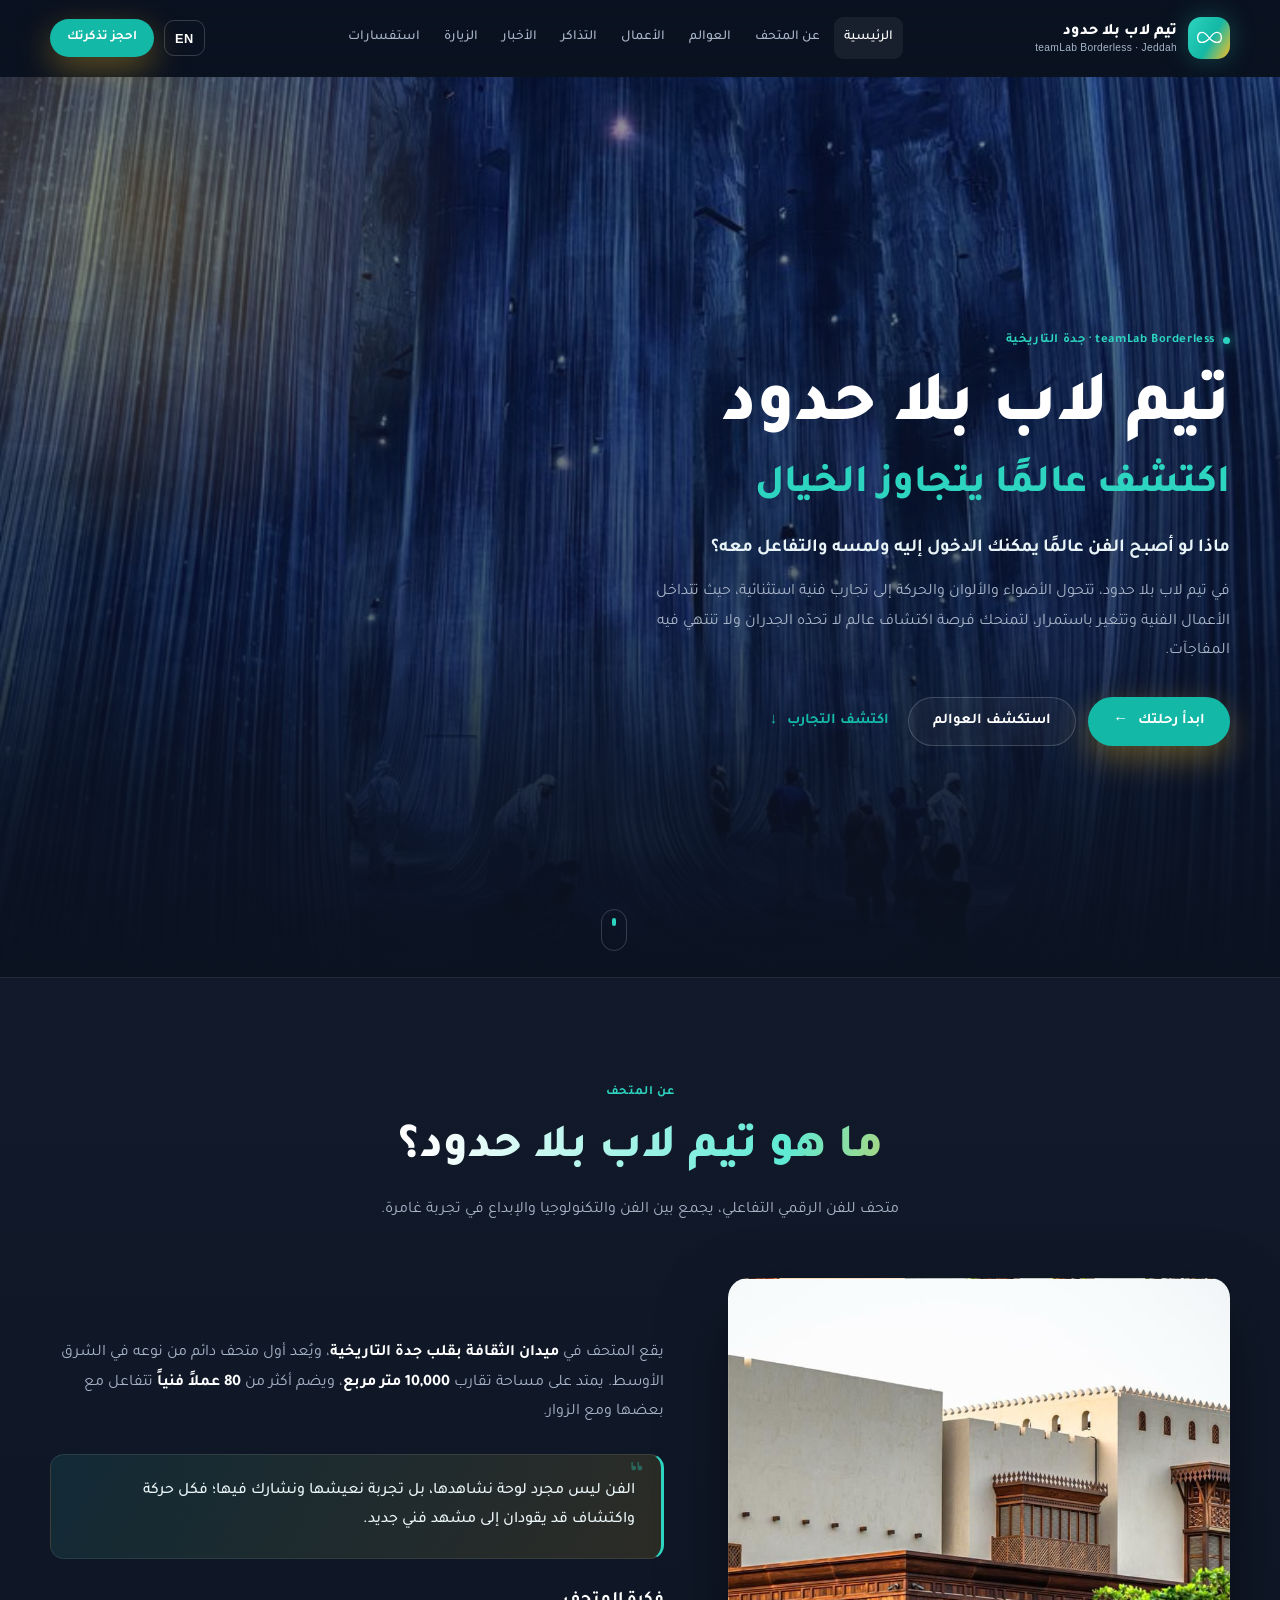
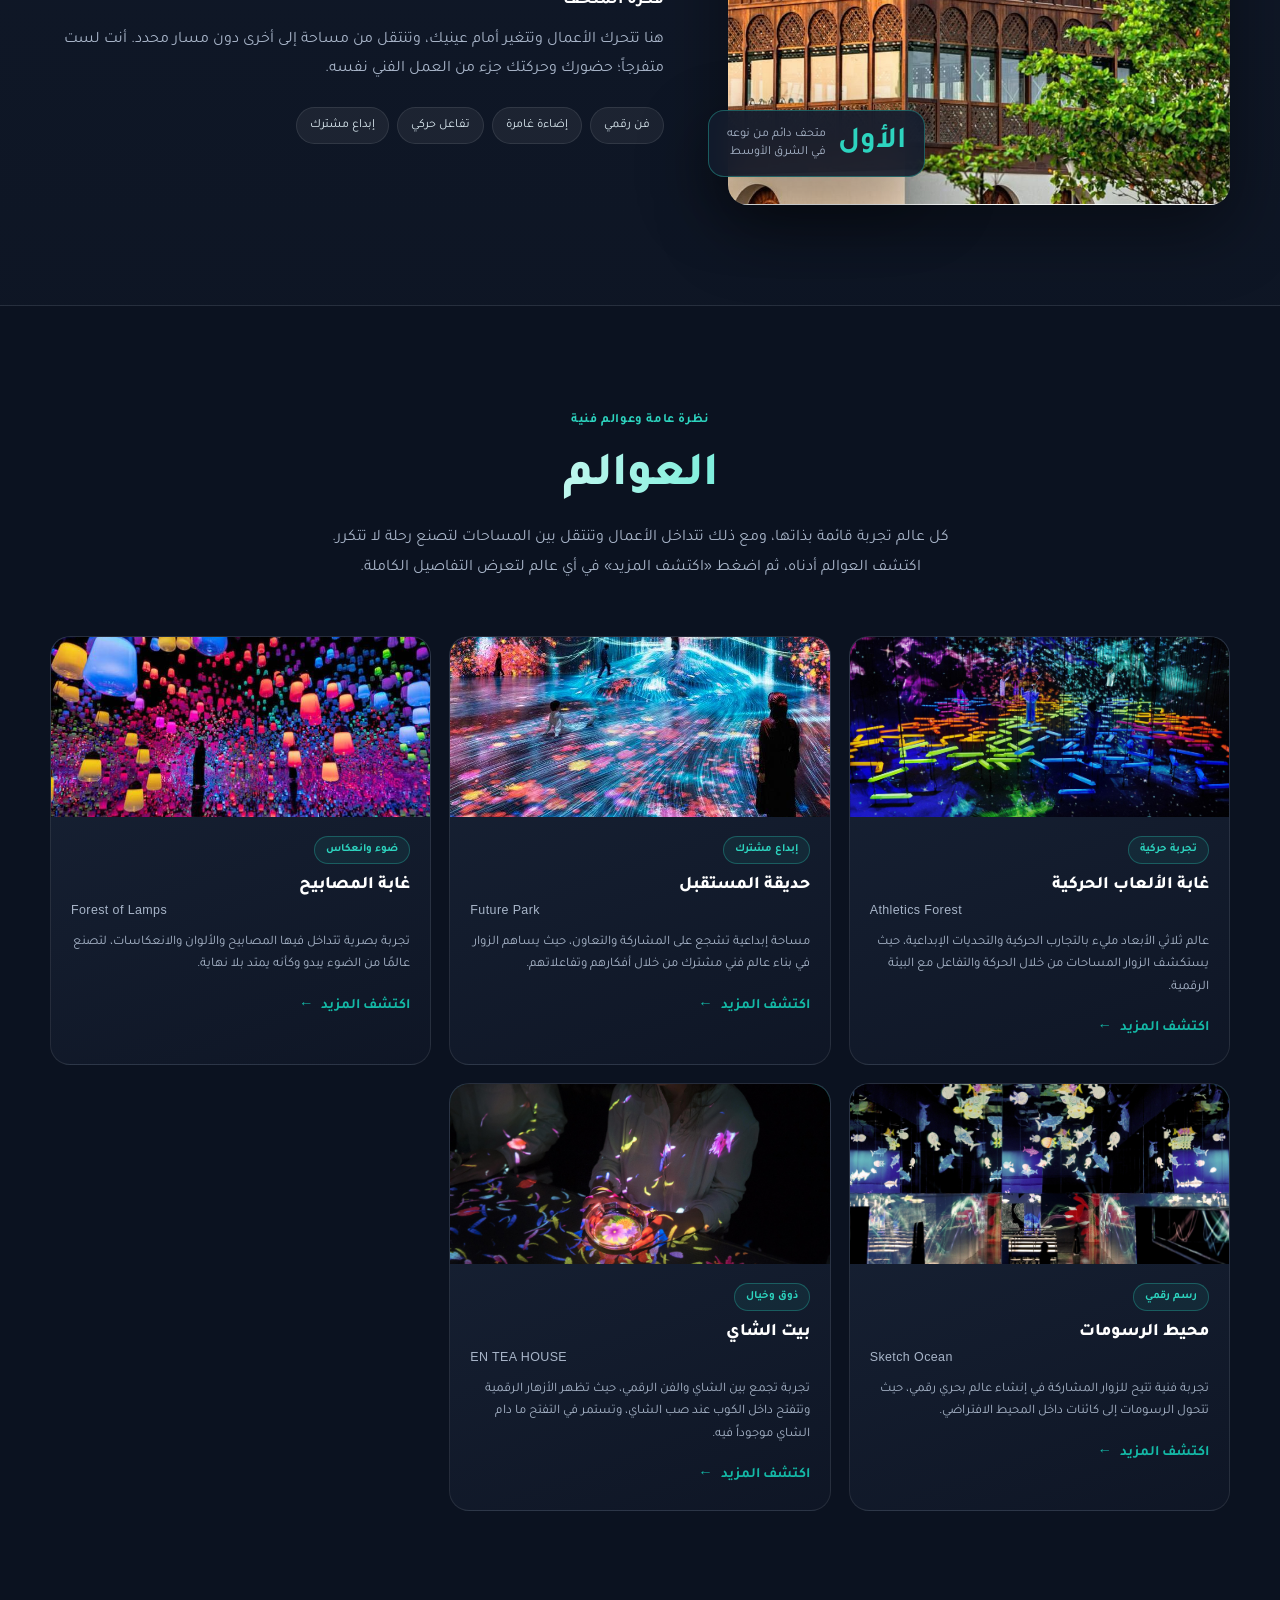
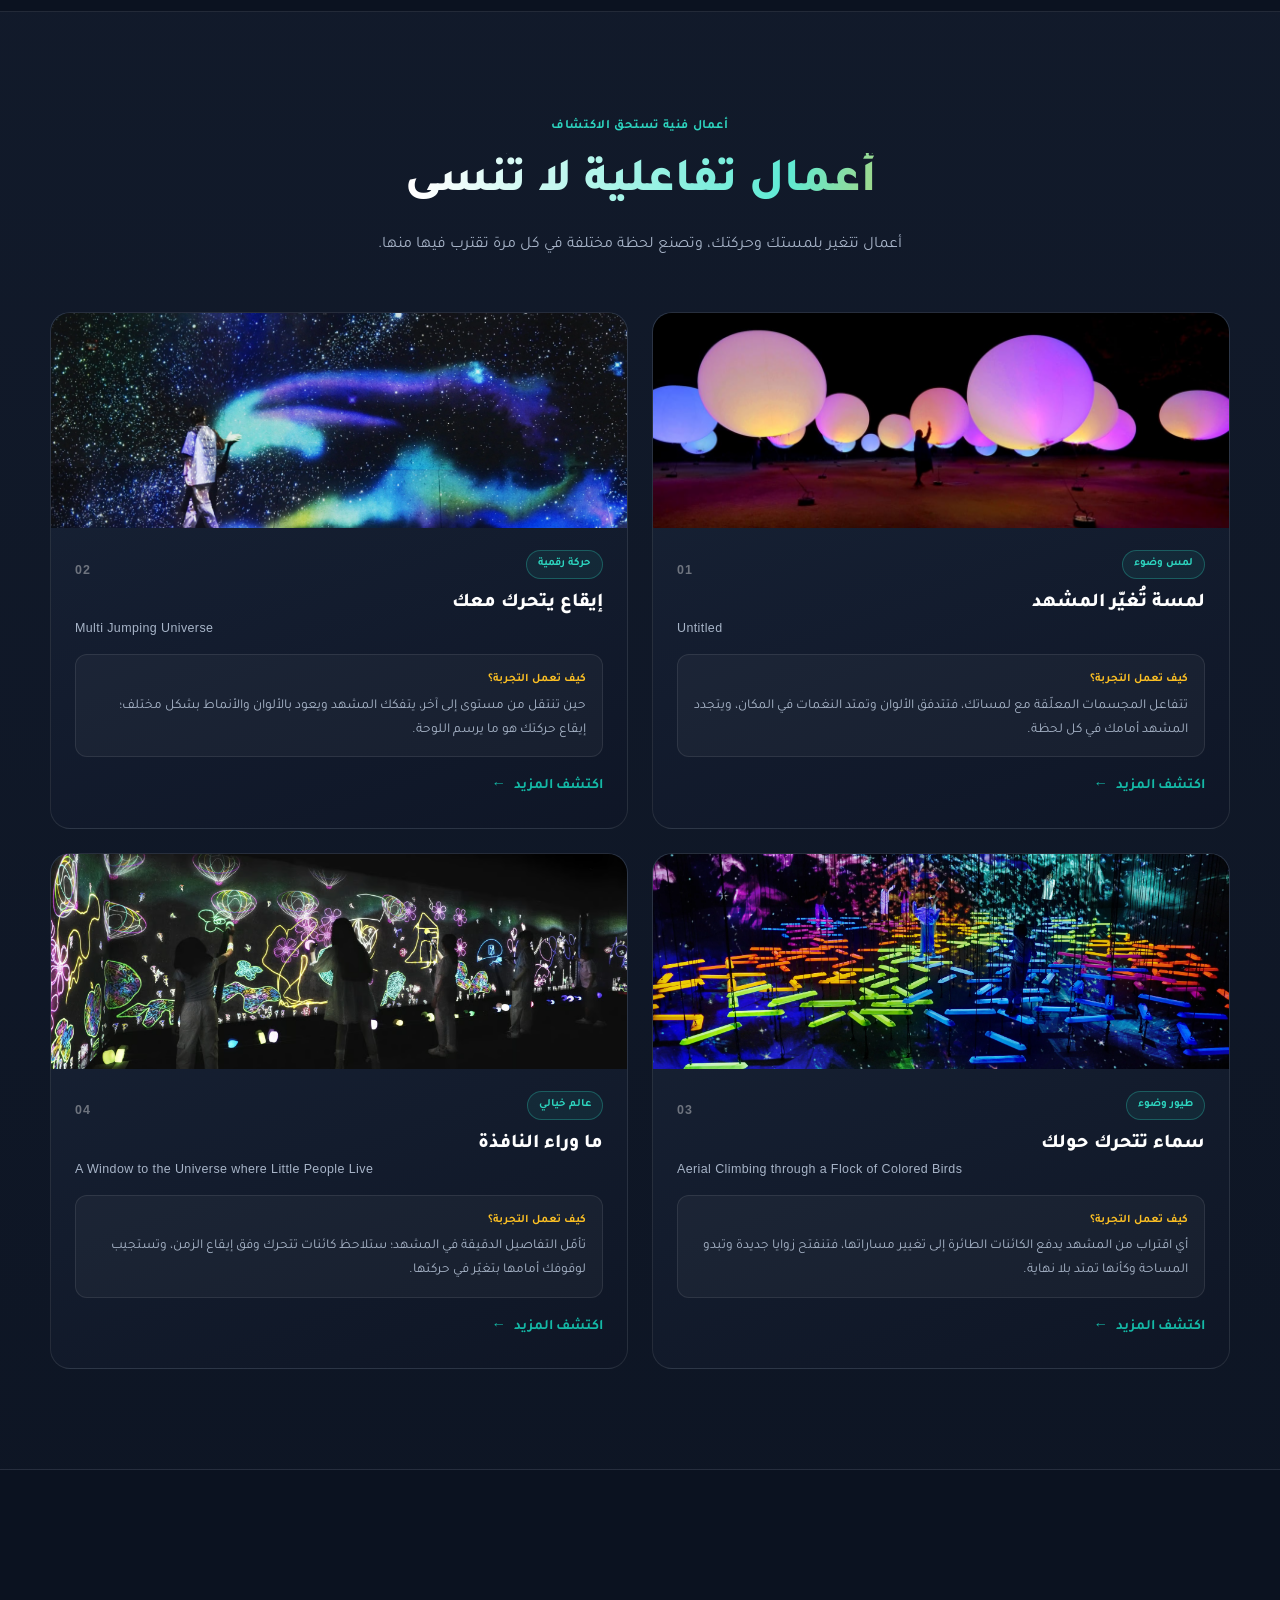
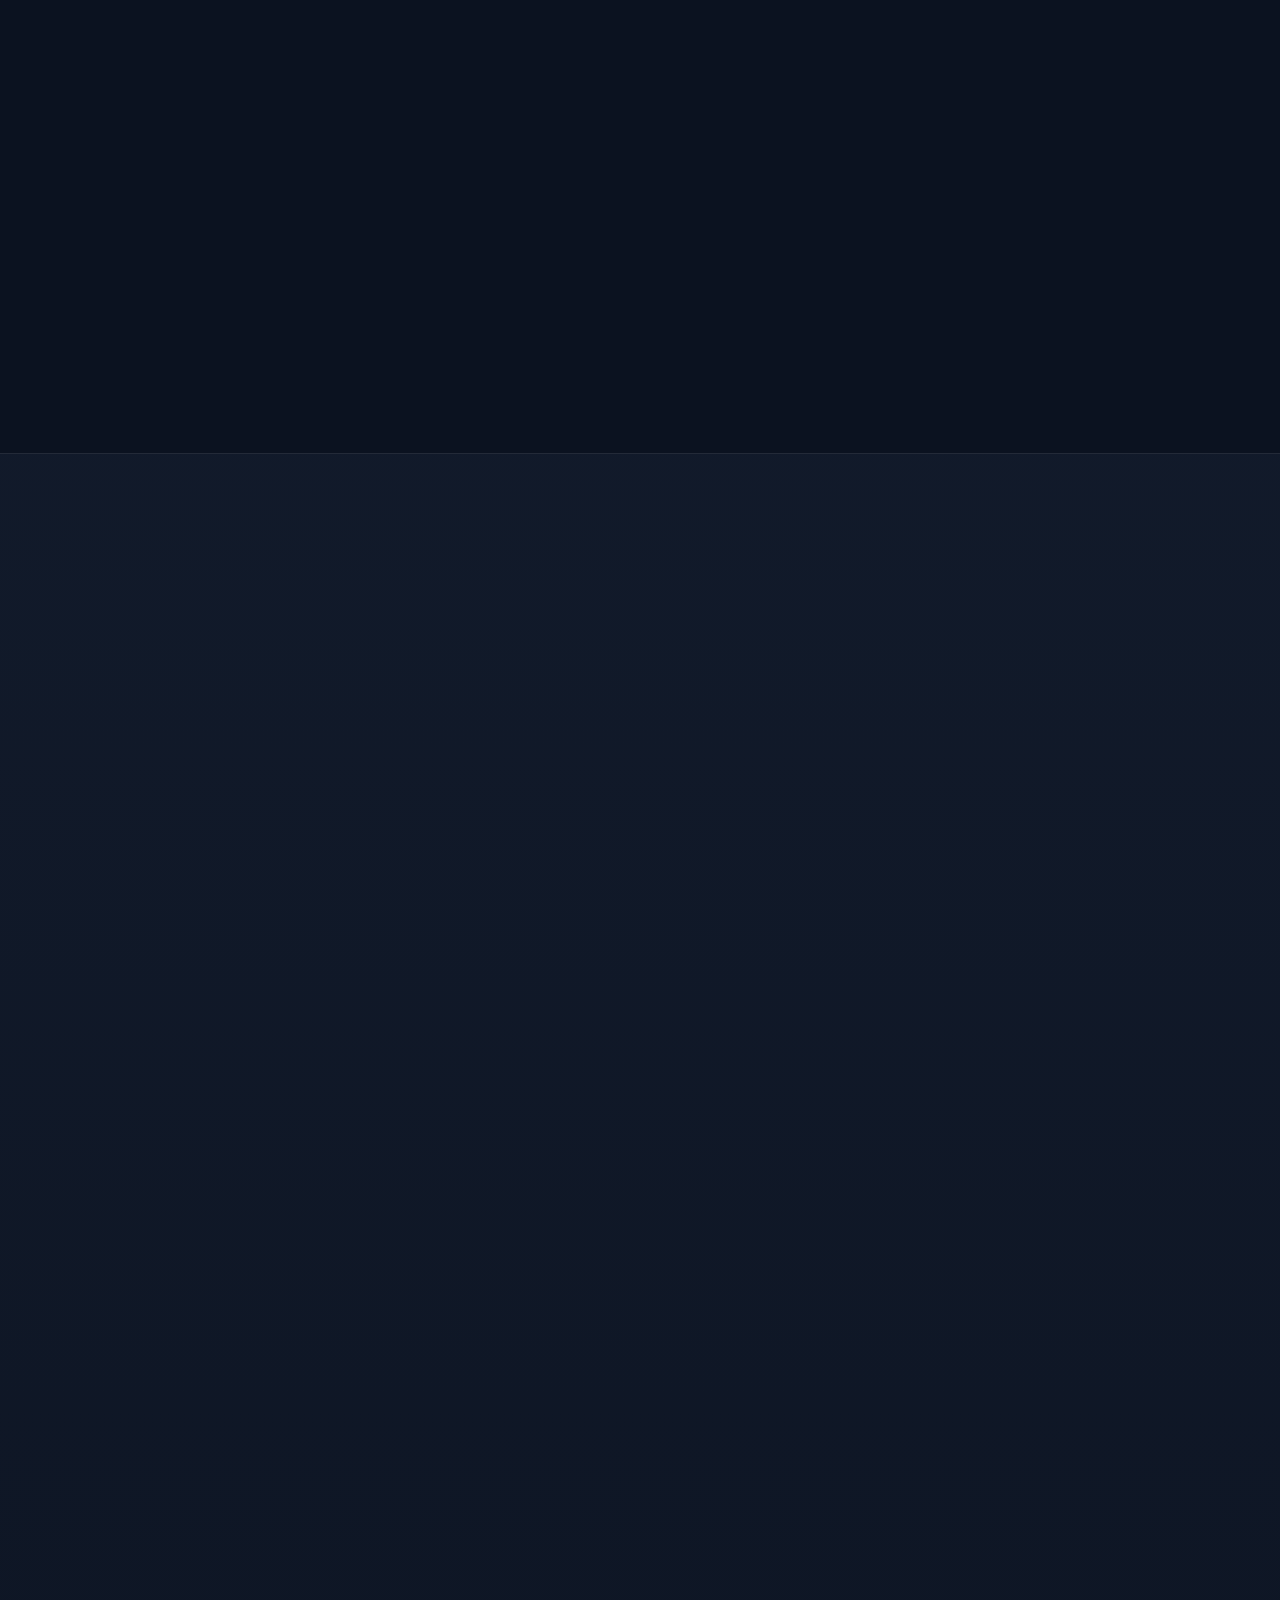
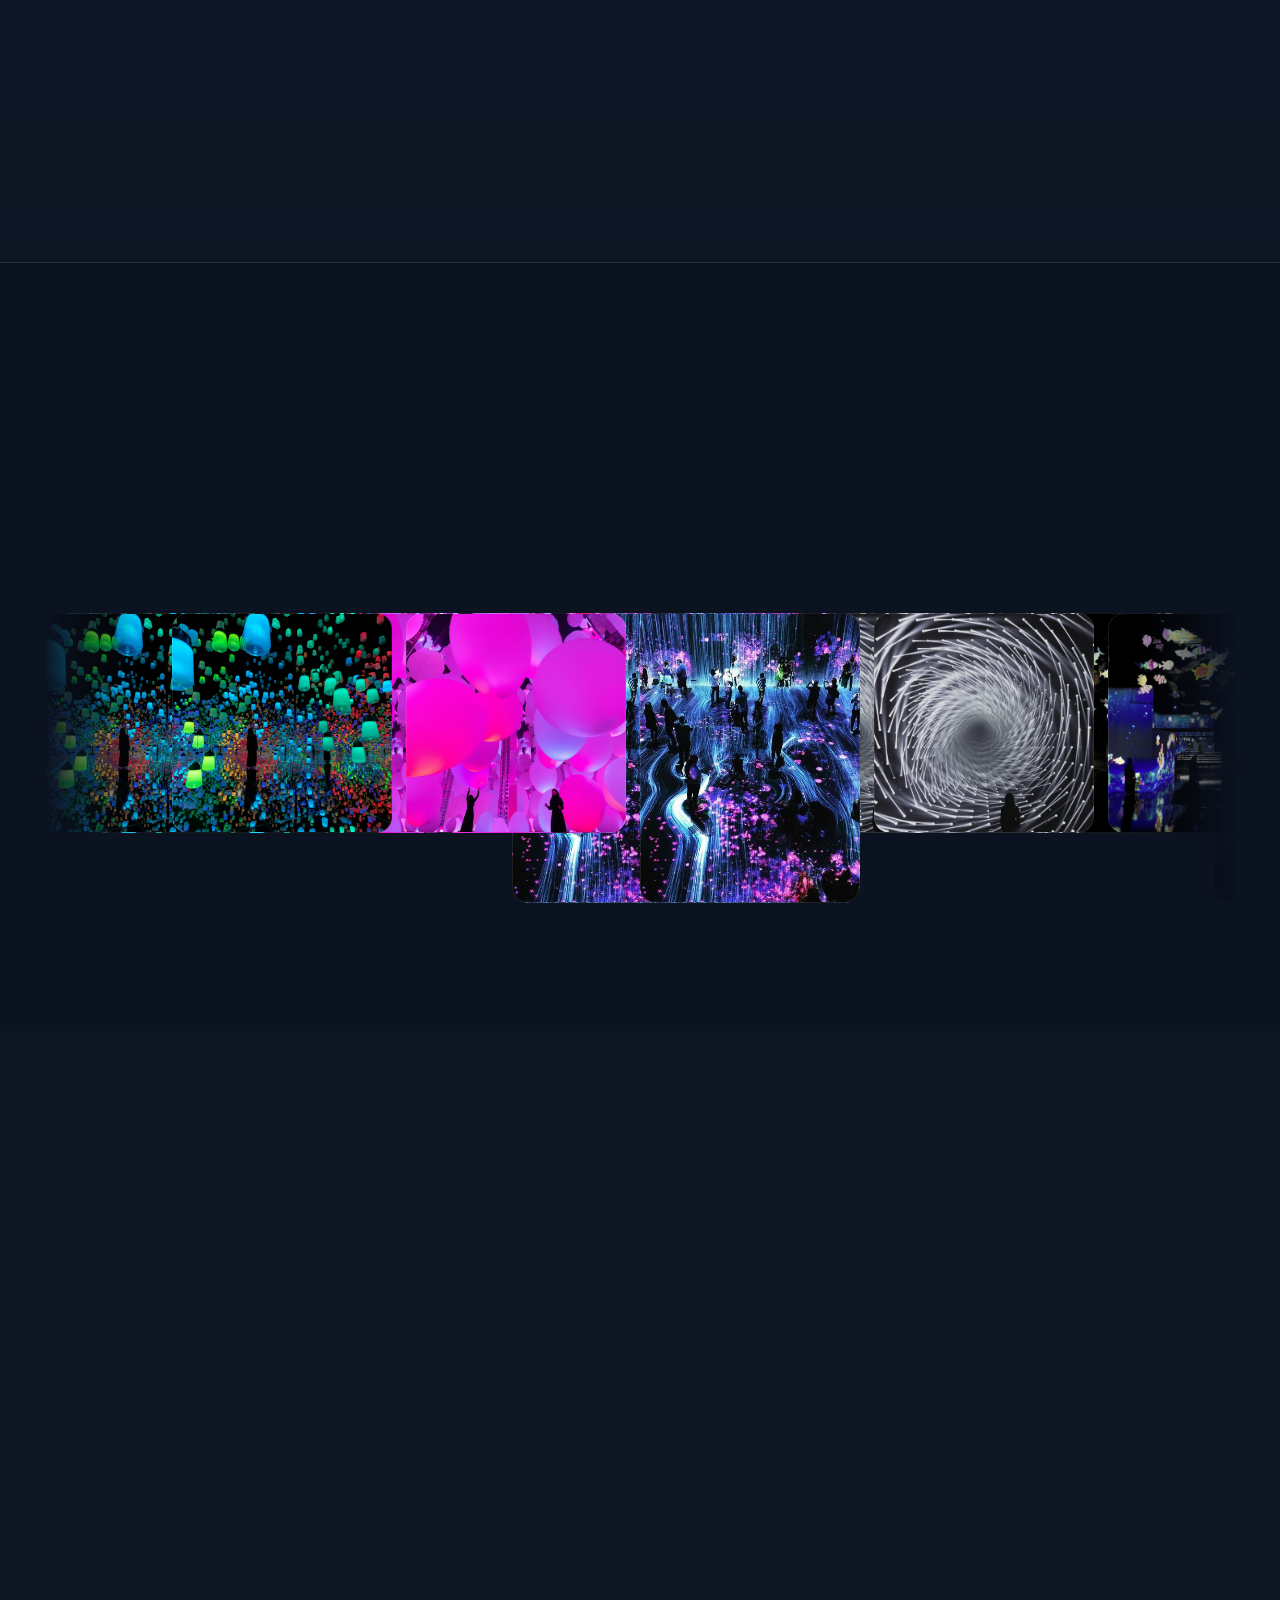
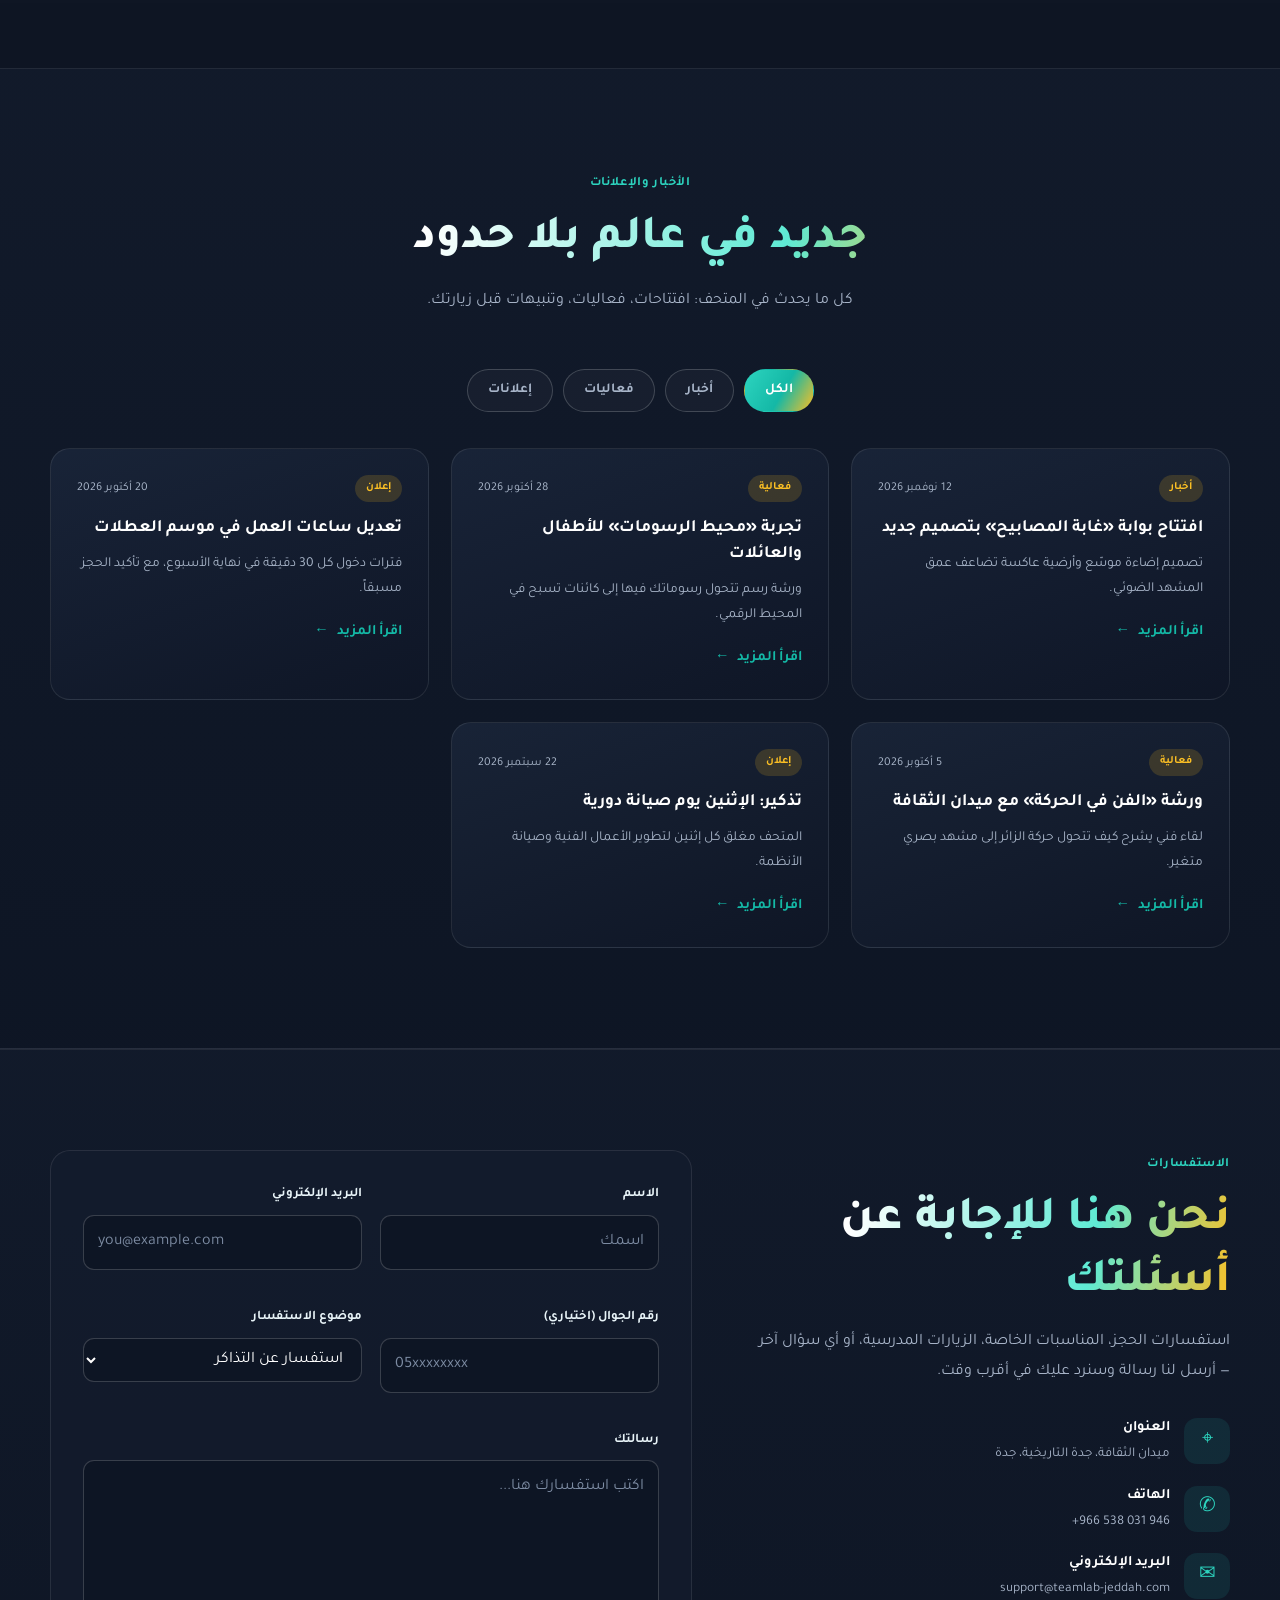
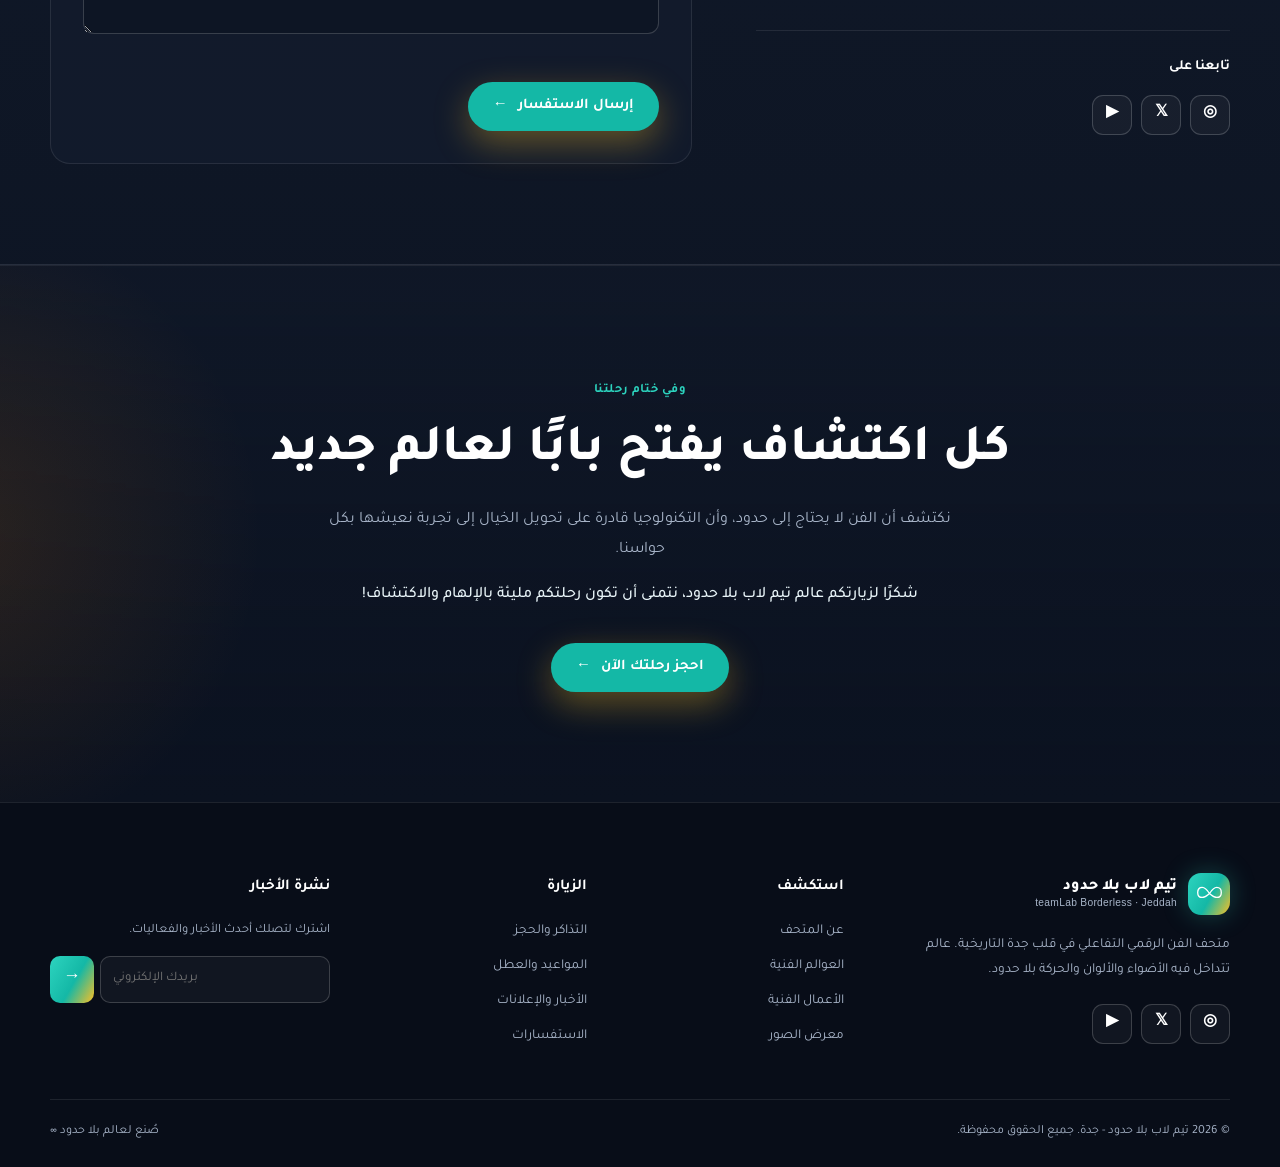
==== commit 212449c2: "Change the main background" ====
--- a/index.html
+++ b/index.html
@@ -10,7 +10,7 @@
   <link rel="preconnect" href="https://fonts.googleapis.com">
   <link rel="preconnect" href="https://fonts.gstatic.com" crossorigin>
   <link href="https://fonts.googleapis.com/css2?family=Tajawal:wght@400;500;700;800&display=swap" rel="stylesheet">
-  <link rel="stylesheet" href="assets/css/style.css?v=9">
+  <link rel="stylesheet" href="assets/css/style.css?v=10">
 </head>
 <body>
   <a class="skip-link" href="#main">تخطَّ إلى المحتوى</a>
@@ -54,7 +54,6 @@
   <main id="main">
     <!-- ============ Hero ============ -->
     <section class="hero" id="home">
-      <canvas class="hero-canvas" id="hero-canvas" aria-hidden="true"></canvas>
       <div class="hero-glow" aria-hidden="true"></div>
       <div class="container hero-grid">
         <div class="hero-copy reveal">
@@ -69,11 +68,6 @@
             <button class="btn btn--primary" type="button" data-book-scroll>ابدأ رحلتك <span aria-hidden="true">←</span></button>
             <a class="btn btn--ghost" href="#worlds">استكشف العوالم</a>
             <a class="btn btn--text" href="#artworks">اكتشف التجارب <span aria-hidden="true">↓</span></a>
-          </div>
-          <div class="hero-stats">
-            <div class="stat"><strong>10,000</strong><span>متر مربع من العجائب</span></div>
-            <div class="stat"><strong>80+</strong><span>عملاً فنياً تفاعلياً</span></div>
-            <div class="stat"><strong>5</strong><span>عوالم مترابطة</span></div>
           </div>
         </div>
       </div>
@@ -729,6 +723,6 @@
     </div>
   </dialog>
 
-  <script src="assets/js/main.js?v=8"></script>
+  <script src="assets/js/main.js?v=9"></script>
 </body>
 </html>
--- a/assets/css/style.css
+++ b/assets/css/style.css
@@ -171,8 +171,11 @@
 .media--g8 { --media-grad: linear-gradient(140deg, #142c3a, #0d9488); }
 
 /* ---------------- Hero ---------------- */
-.hero { position: relative; min-height: 100vh; display: flex; align-items: center; padding: 110px 0 90px; overflow: hidden; }
-.hero-canvas { position: absolute; inset: 0; width: 100%; height: 100%; opacity: .85; pointer-events: none; }
+.hero {
+  position: relative; min-height: 100vh; display: flex; align-items: center; padding: 110px 0 90px; overflow: hidden;
+  /* Homepage backdrop: img1 with a soft navy overlay from the existing palette to keep text legible */
+  background: linear-gradient(180deg, rgba(11, 18, 32, .45), rgba(11, 18, 32, .78)), url('../img/img1.jpg') center center / cover no-repeat;
+}
 .hero-glow {
   position: absolute; width: 780px; height: 780px; border-radius: 50%; inset-inline-end: -260px; top: -260px;
   background: radial-gradient(circle, rgba(251, 191, 36, .28), transparent 65%); filter: blur(20px); pointer-events: none;
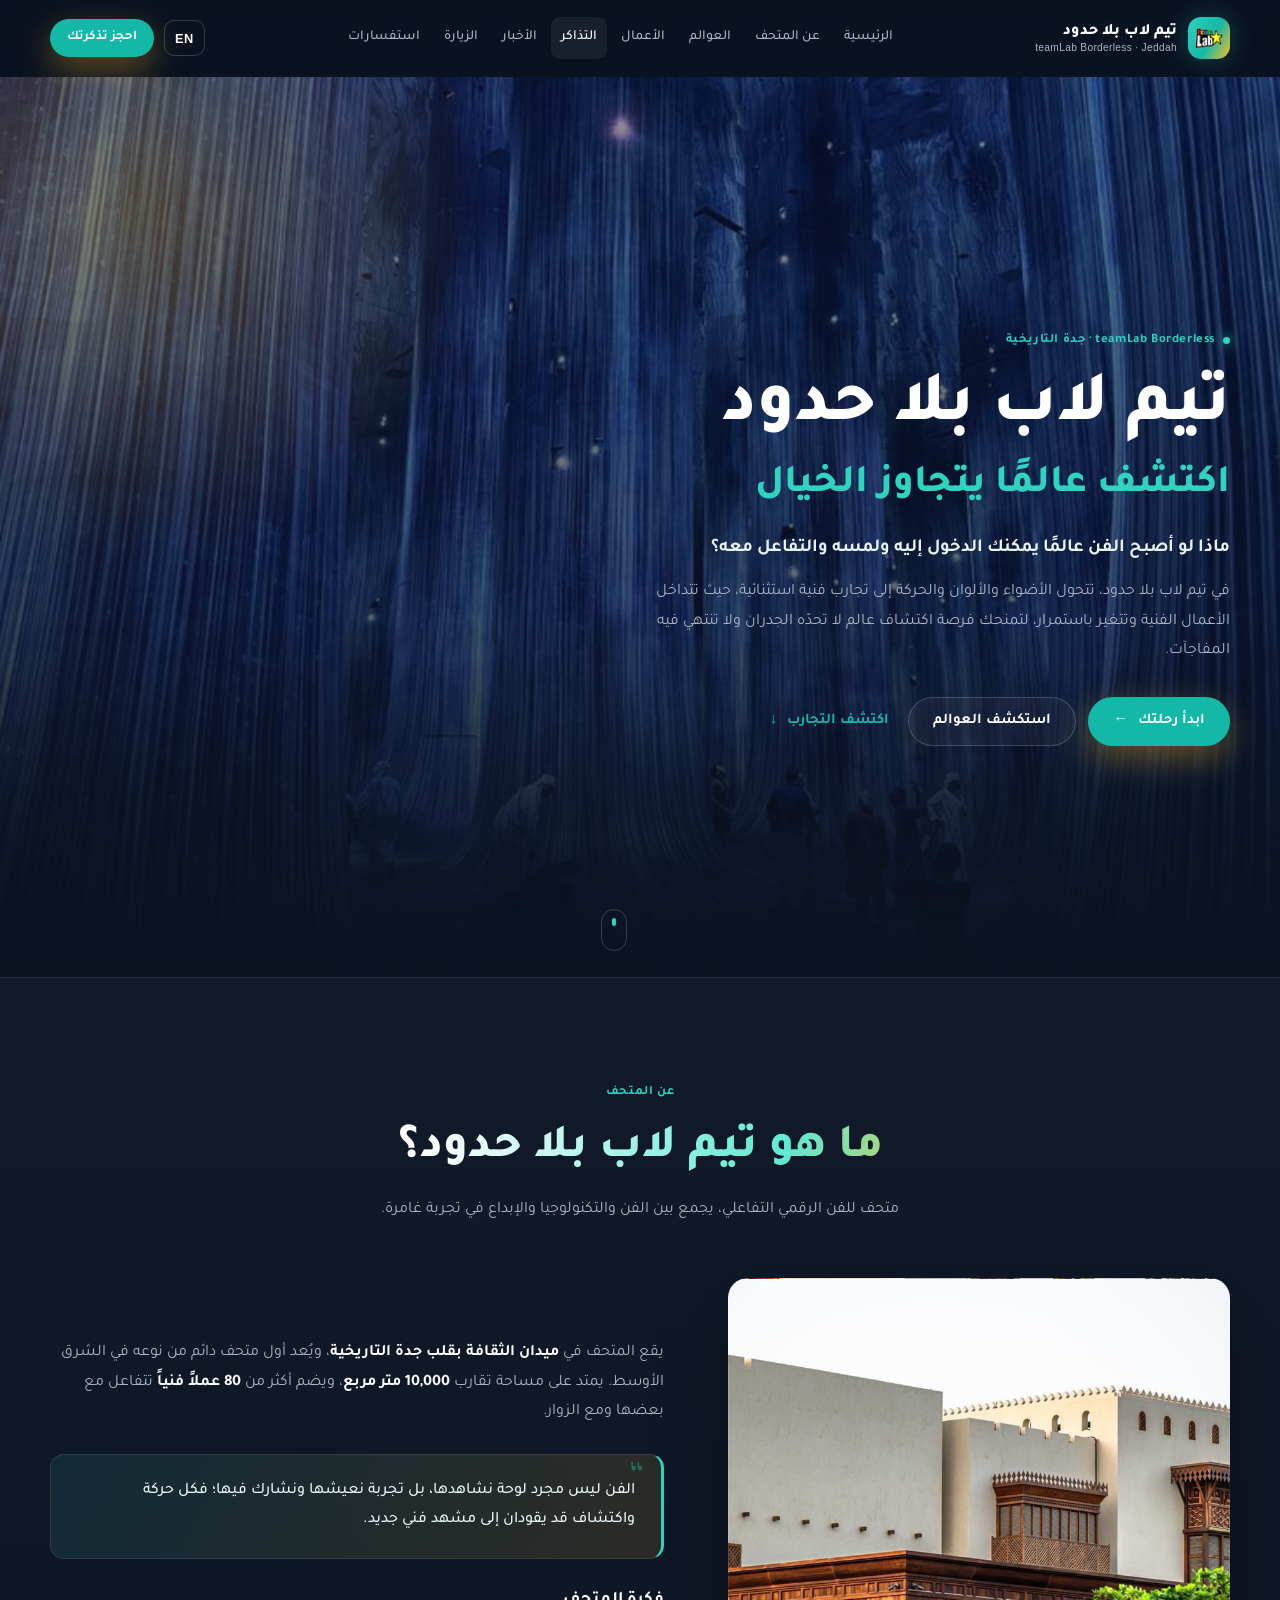
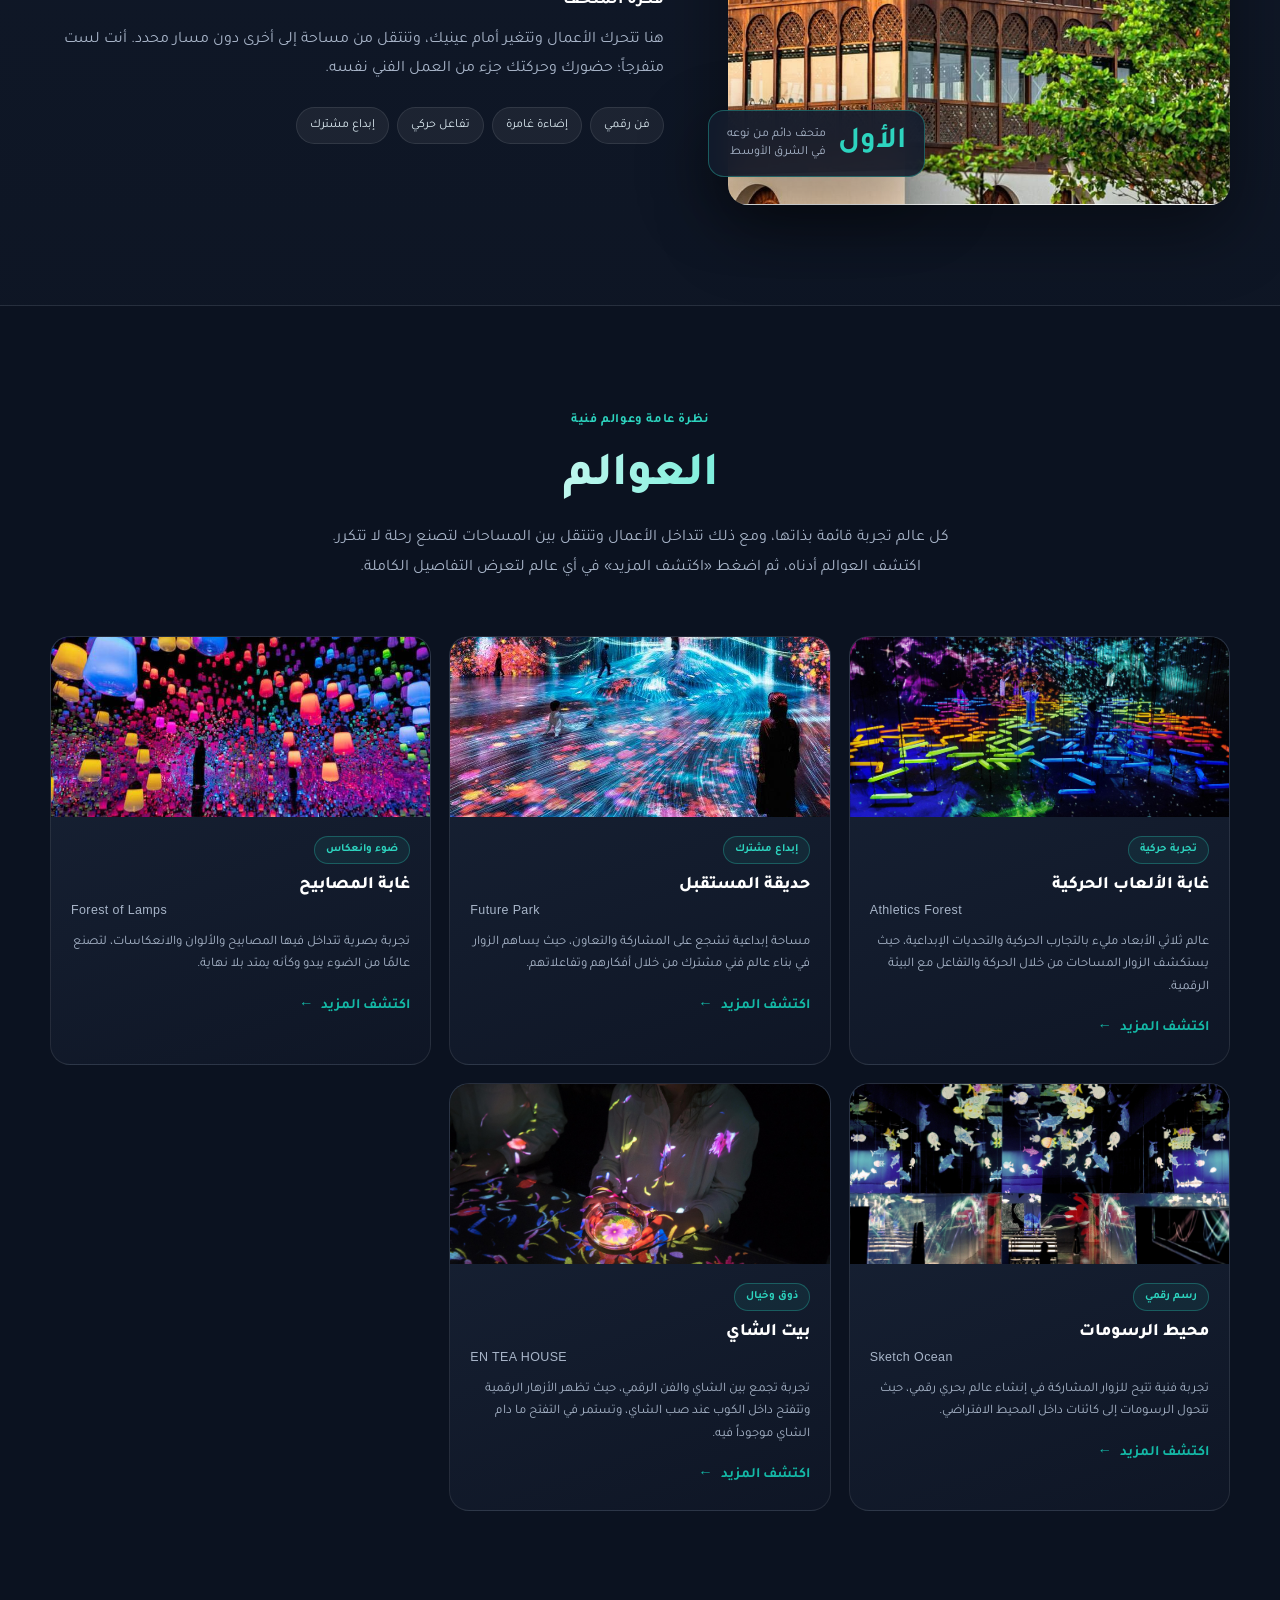
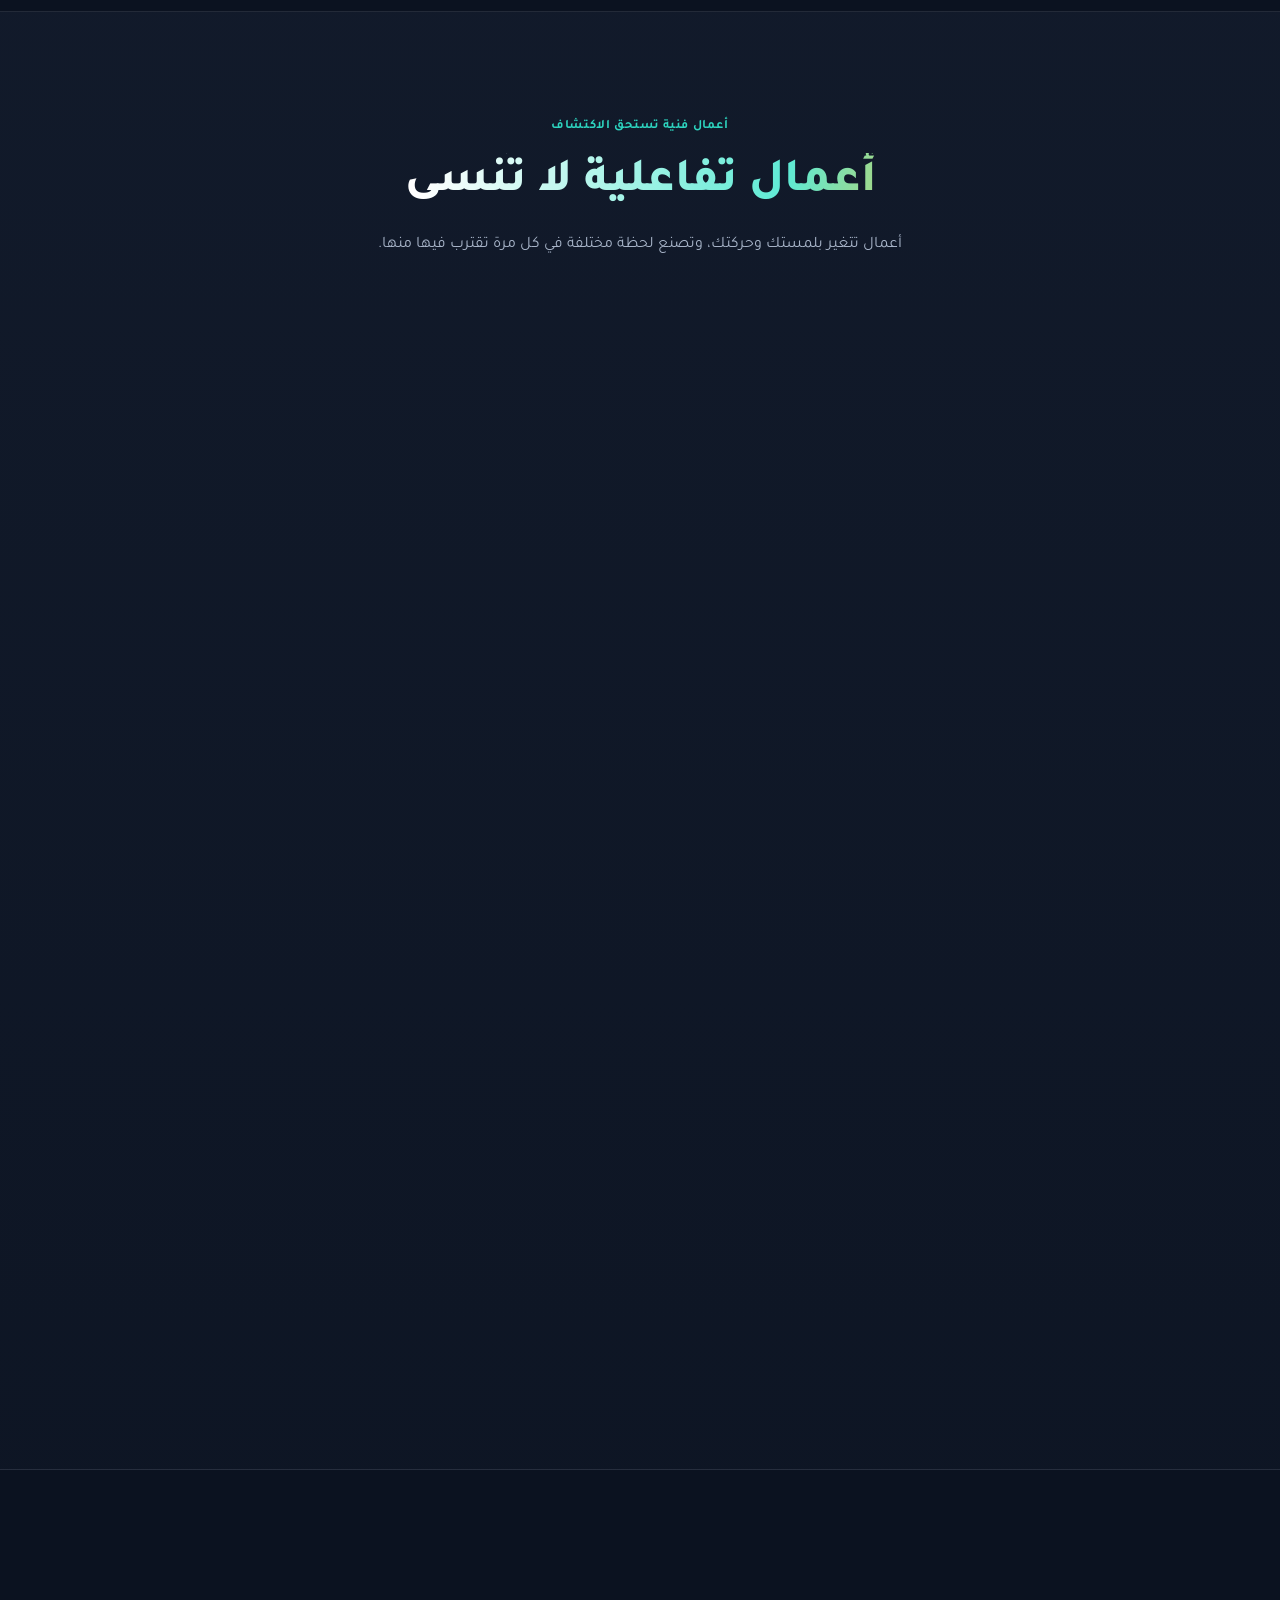
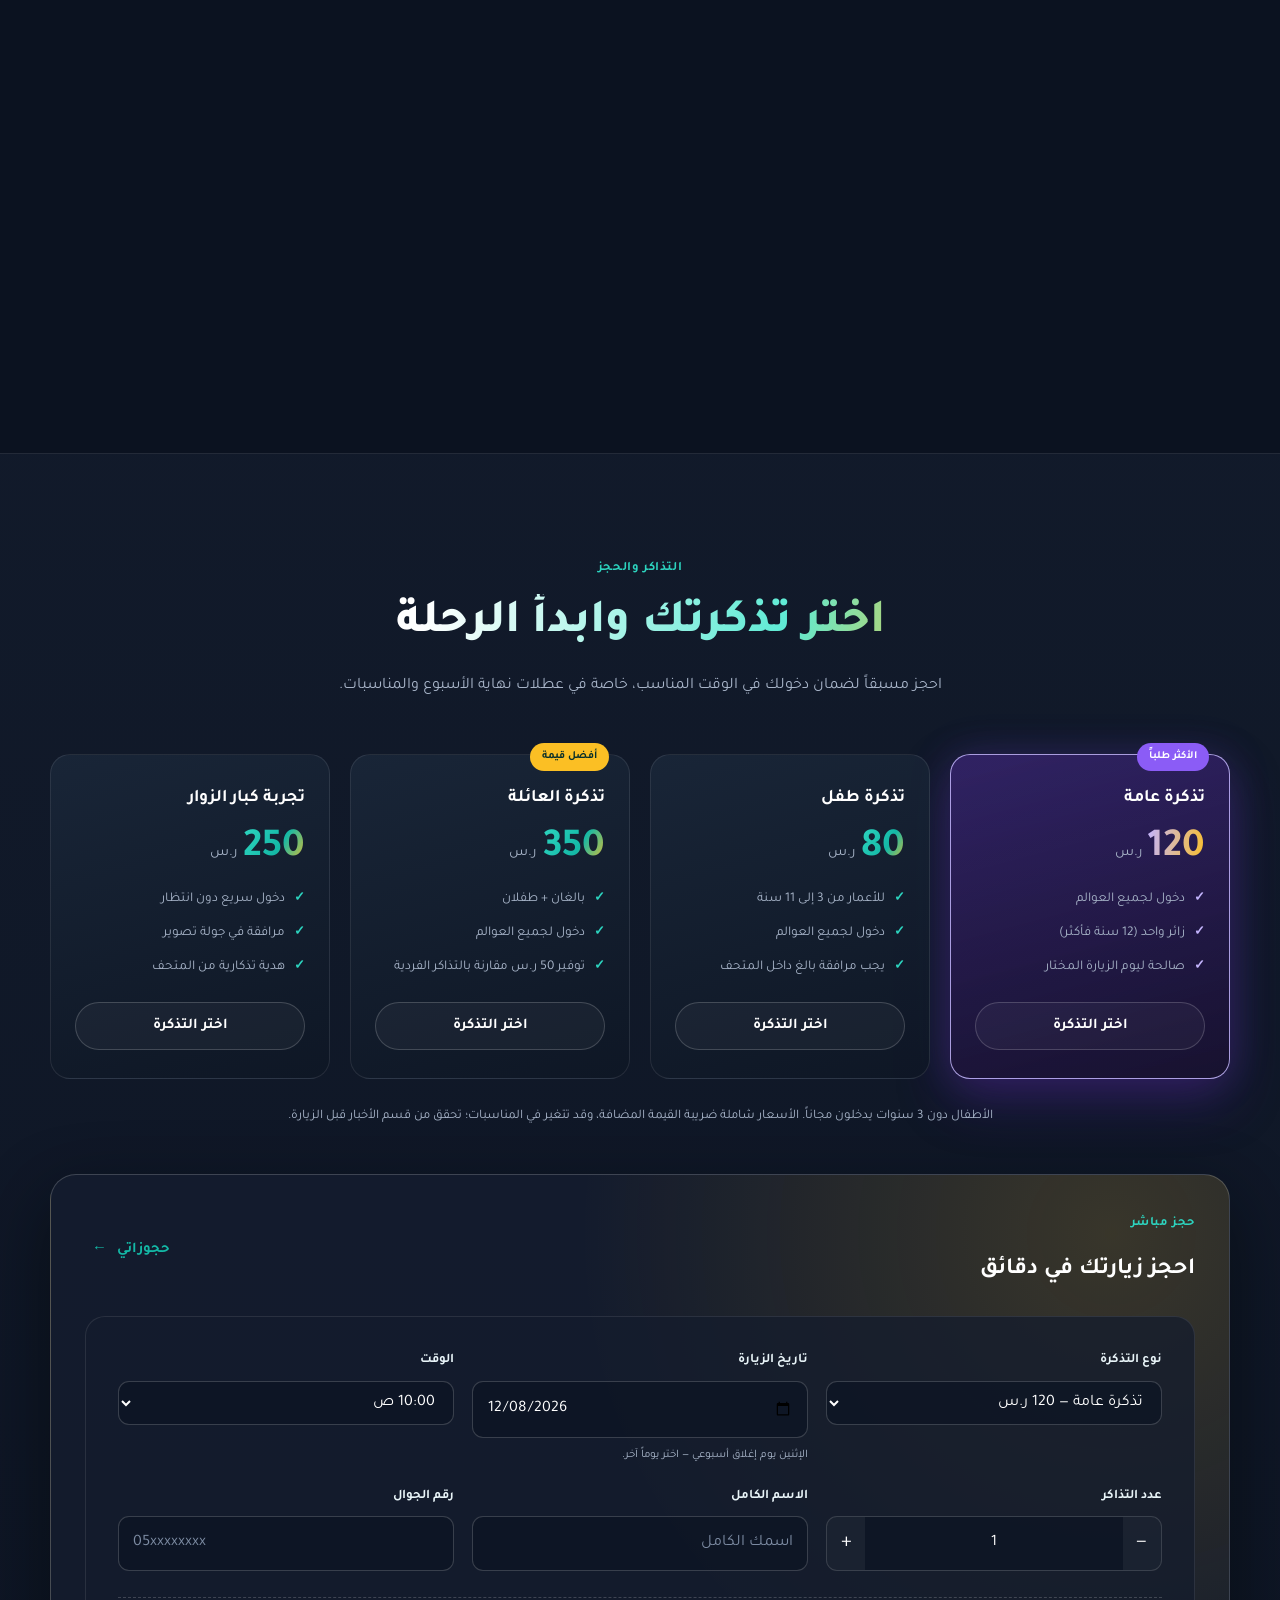
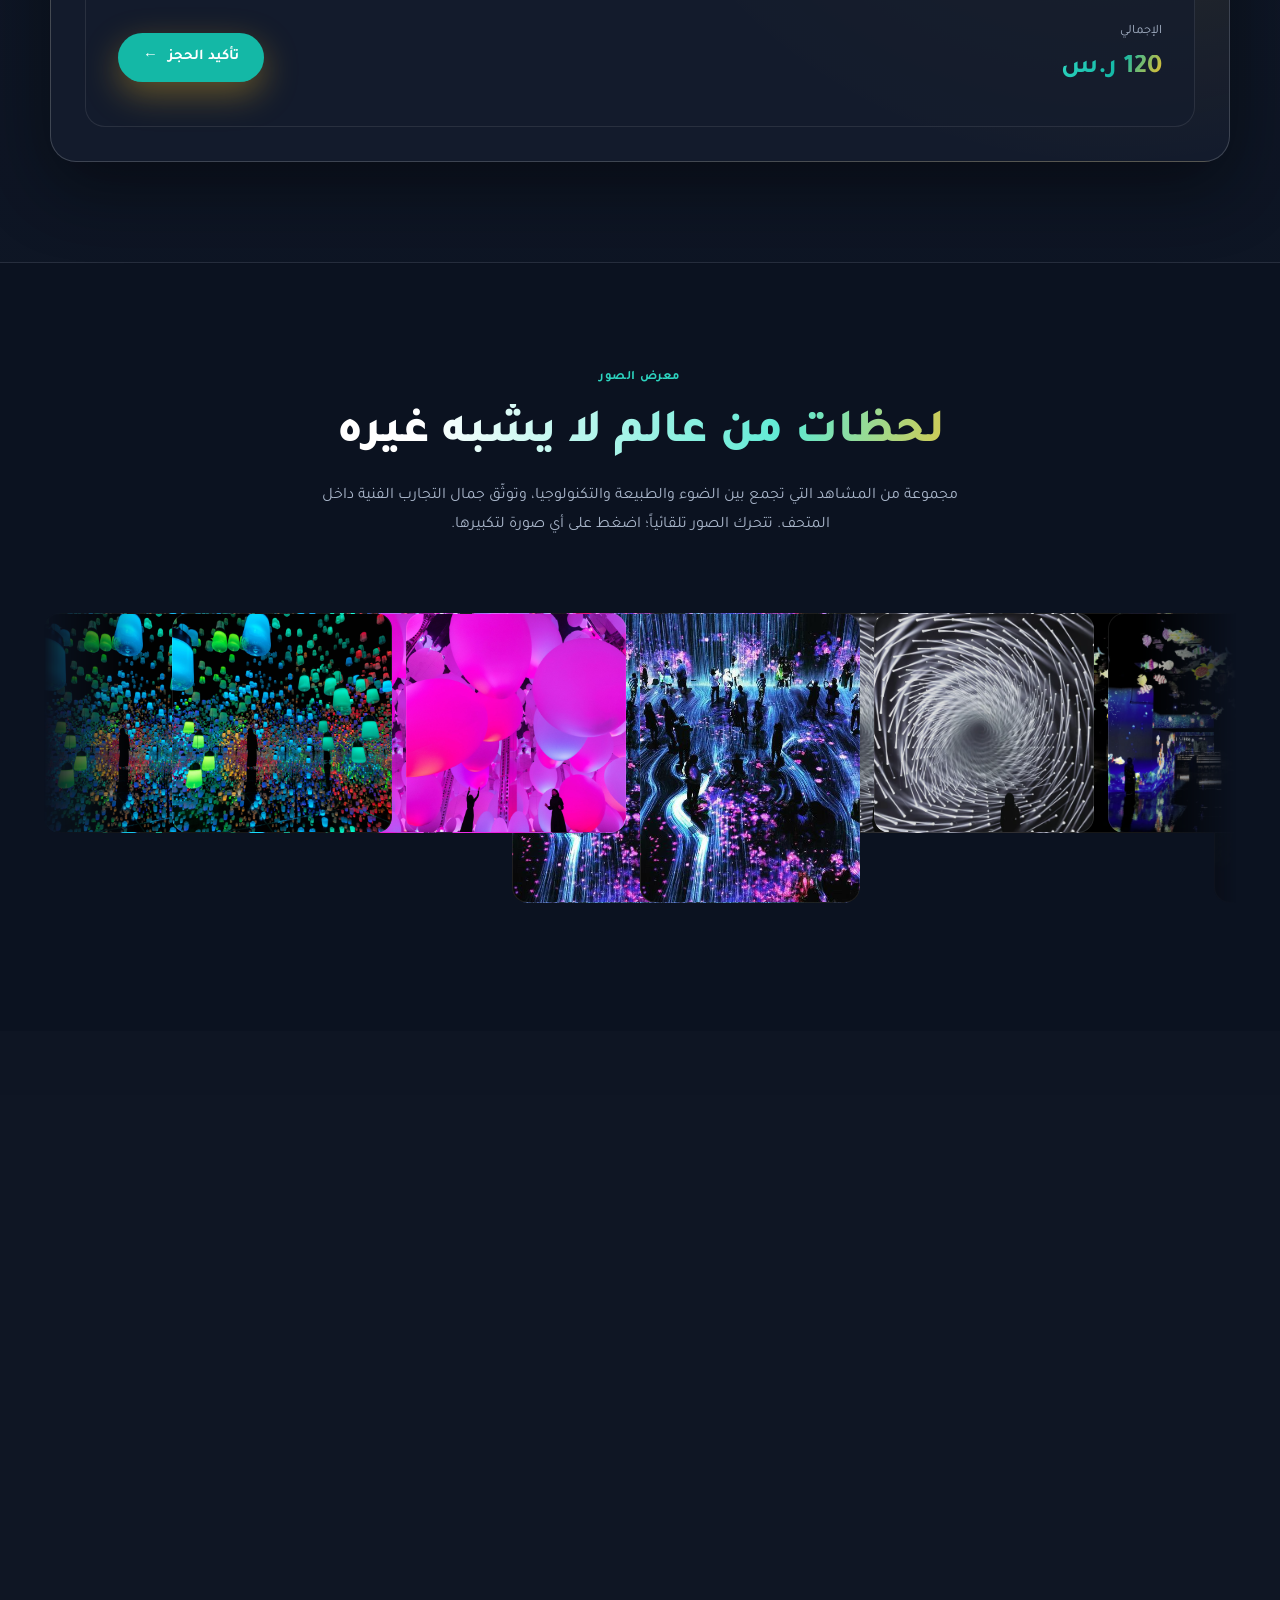
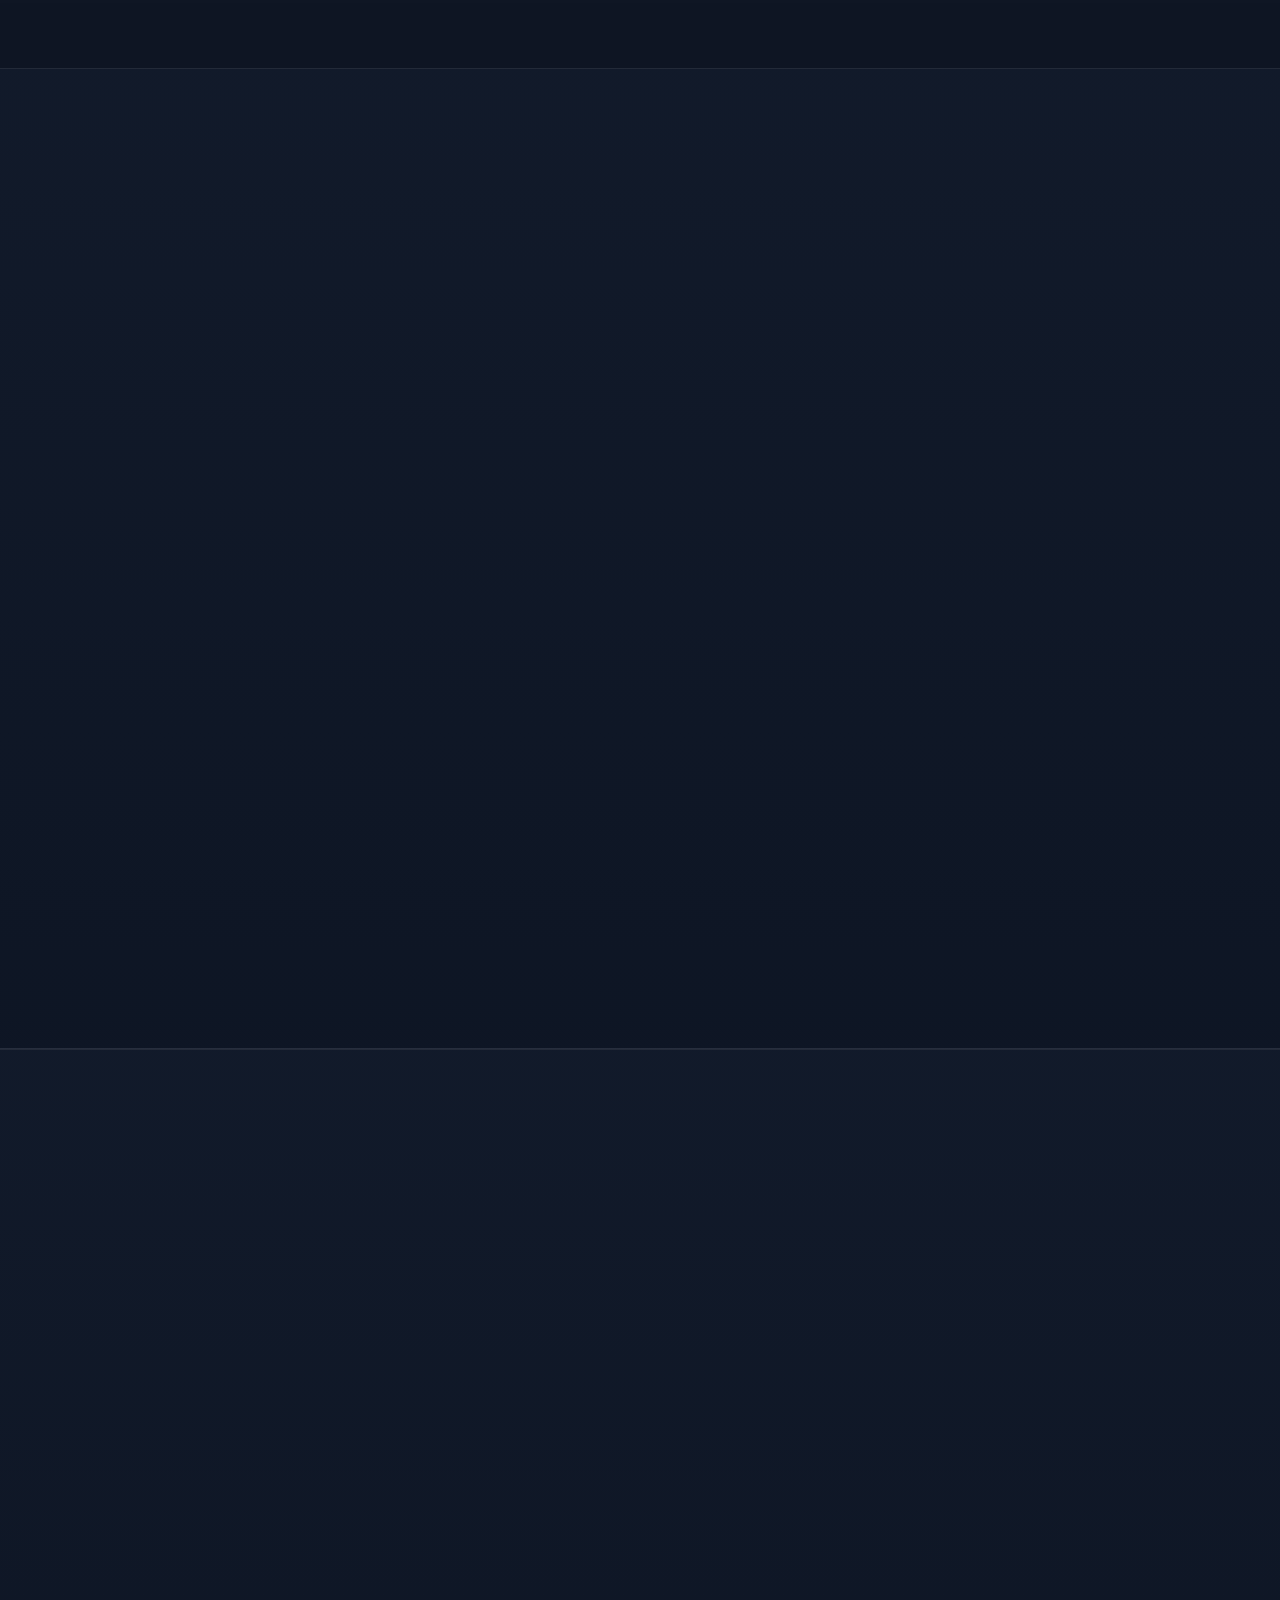
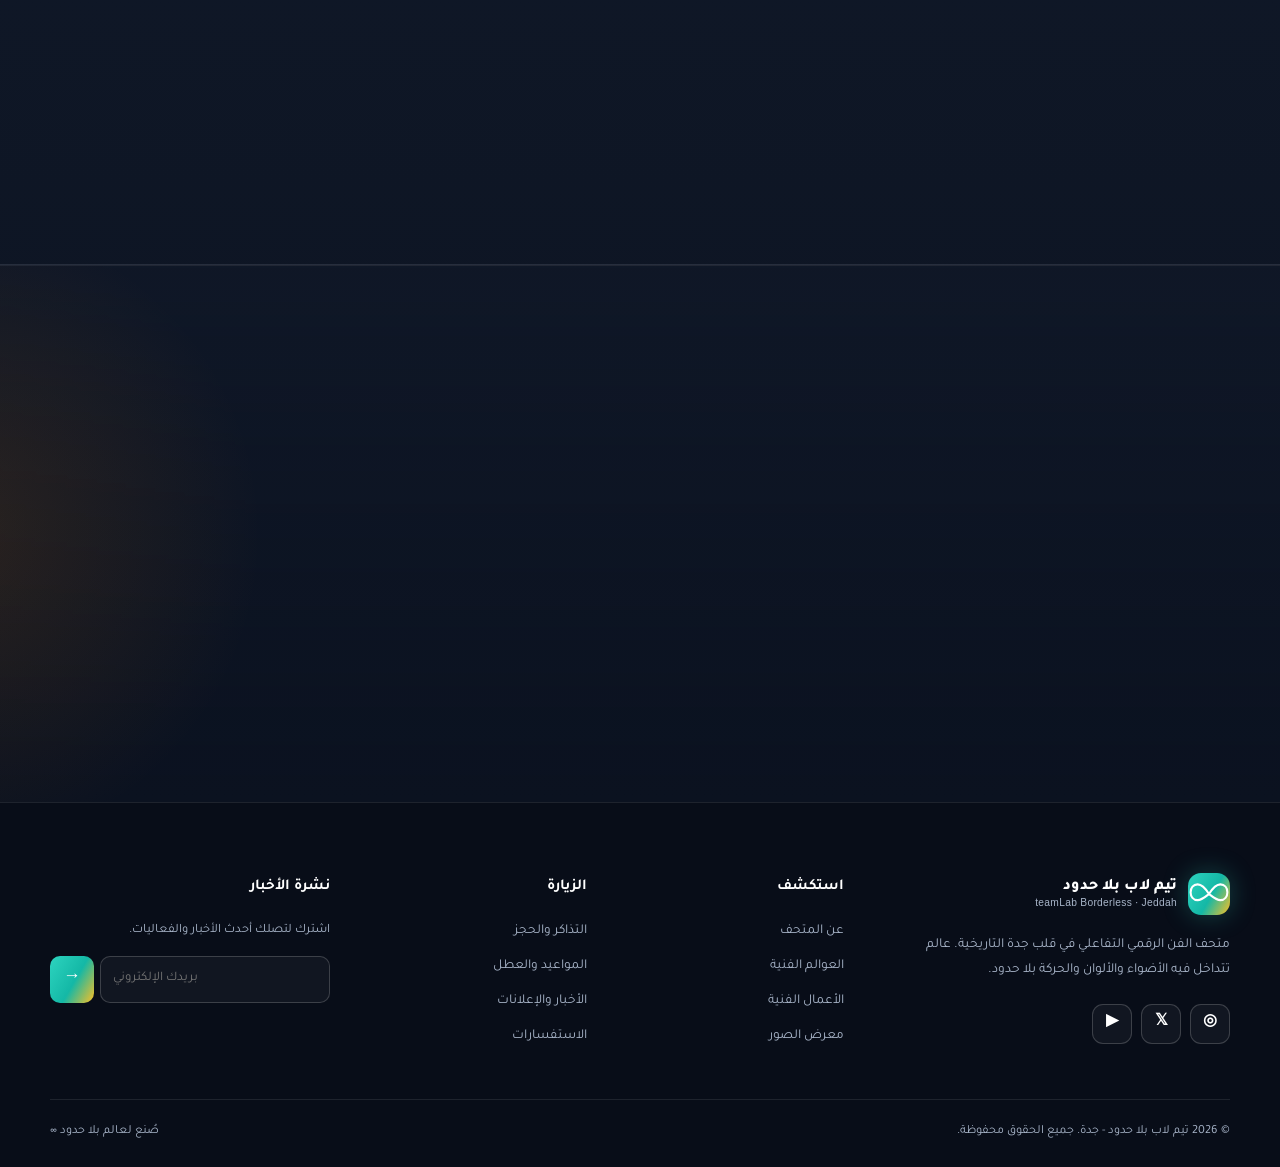
==== commit f81fbd85: "Add Logo" ====
--- a/index.html
+++ b/index.html
@@ -5,12 +5,14 @@
   <meta name="viewport" content="width=device-width, initial-scale=1.0">
   <meta name="description" content="تيم لاب بلا حدود - جدة: متحف الفن الرقمي التفاعلي في ميدان الثقافة بجدة التاريخية. اكتشف العوالم، احجز تذكرتك، وتعرّف على المواعيد والأخبار.">
   <meta name="theme-color" content="#0b1220">
+  <link rel="icon" type="image/png" href="assets/img/Logo.png">
+  <link rel="apple-touch-icon" href="assets/img/Logo.png">
   <title>تيم لاب بلا حدود | جدة - المملكة العربية السعودية</title>
 
   <link rel="preconnect" href="https://fonts.googleapis.com">
   <link rel="preconnect" href="https://fonts.gstatic.com" crossorigin>
   <link href="https://fonts.googleapis.com/css2?family=Tajawal:wght@400;500;700;800&display=swap" rel="stylesheet">
-  <link rel="stylesheet" href="assets/css/style.css?v=10">
+  <link rel="stylesheet" href="assets/css/style.css?v=12">
 </head>
 <body>
   <a class="skip-link" href="#main">تخطَّ إلى المحتوى</a>
@@ -20,9 +22,7 @@
     <div class="container header-inner">
       <a class="brand" href="#home" aria-label="تيم لاب بلا حدود - الصفحة الرئيسية">
         <span class="brand-mark" aria-hidden="true">
-          <svg viewBox="0 0 48 48" fill="none" stroke="currentColor" stroke-width="2.4">
-            <path d="M24 24c-5-8-9-11-13-11C6 13 3 17 3 22s3 9 8 9c5 0 9-4 13-7 4 3 8 7 13 7 5 0 8-4 8-9s-3-9-8-9c-4 0-8 3-13 11Z"/>
-          </svg>
+          <img src="assets/img/Logo.png" alt="" width="30" height="30">
         </span>
         <span class="brand-text">
           <strong>تيم لاب بلا حدود</strong>
--- a/assets/css/style.css
+++ b/assets/css/style.css
@@ -68,7 +68,7 @@
   width: 42px; height: 42px; display: grid; place-items: center; border-radius: 13px;
   background: var(--grad); color: #fff; box-shadow: 0 0 26px rgba(45, 212, 191, .28);
 }
-.brand-mark svg { width: 27px; }
+.brand-mark img { width: 30px; height: 30px; object-fit: contain; }
 .brand-text { display: flex; flex-direction: column; line-height: 1.25; }
 .brand-text strong { font-size: 1rem; font-weight: 800; }
 .brand-text small { font-size: .64rem; color: var(--muted); letter-spacing: .3px; font-family: Arial, sans-serif; }
@@ -174,7 +174,10 @@
 .hero {
   position: relative; min-height: 100vh; display: flex; align-items: center; padding: 110px 0 90px; overflow: hidden;
   /* Homepage backdrop: img1 with a soft navy overlay from the existing palette to keep text legible */
-  background: linear-gradient(180deg, rgba(11, 18, 32, .45), rgba(11, 18, 32, .78)), url('../img/img1.jpg') center center / cover no-repeat;
+  background:
+    linear-gradient(180deg, rgba(11, 18, 32, .45), rgba(11, 18, 32, .78)),
+    linear-gradient(115deg, rgba(139, 92, 246, .1), transparent 42%),
+    url('../img/img1.jpg') center center / cover no-repeat;
 }
 .hero-glow {
   position: absolute; width: 780px; height: 780px; border-radius: 50%; inset-inline-end: -260px; top: -260px;
@@ -281,7 +284,6 @@
   padding: 30px 24px; border-radius: var(--radius); border: 1px solid var(--line);
   background: rgba(255, 255, 255, .025); text-align: center; transition: transform .25s, background .25s, border-color .25s;
 }
-.feature-card:hover { transform: translateY(-6px); background: rgba(251, 191, 36, .08); border-color: rgba(251, 191, 36, .35); }
 .feature-icon {
   display: grid; place-items: center; width: 58px; height: 58px; margin: 0 auto 16px;
   border-radius: 17px; font-size: 1.7rem; background: var(--grad); color: #fff; box-shadow: 0 12px 30px rgba(251, 191, 36, .3);
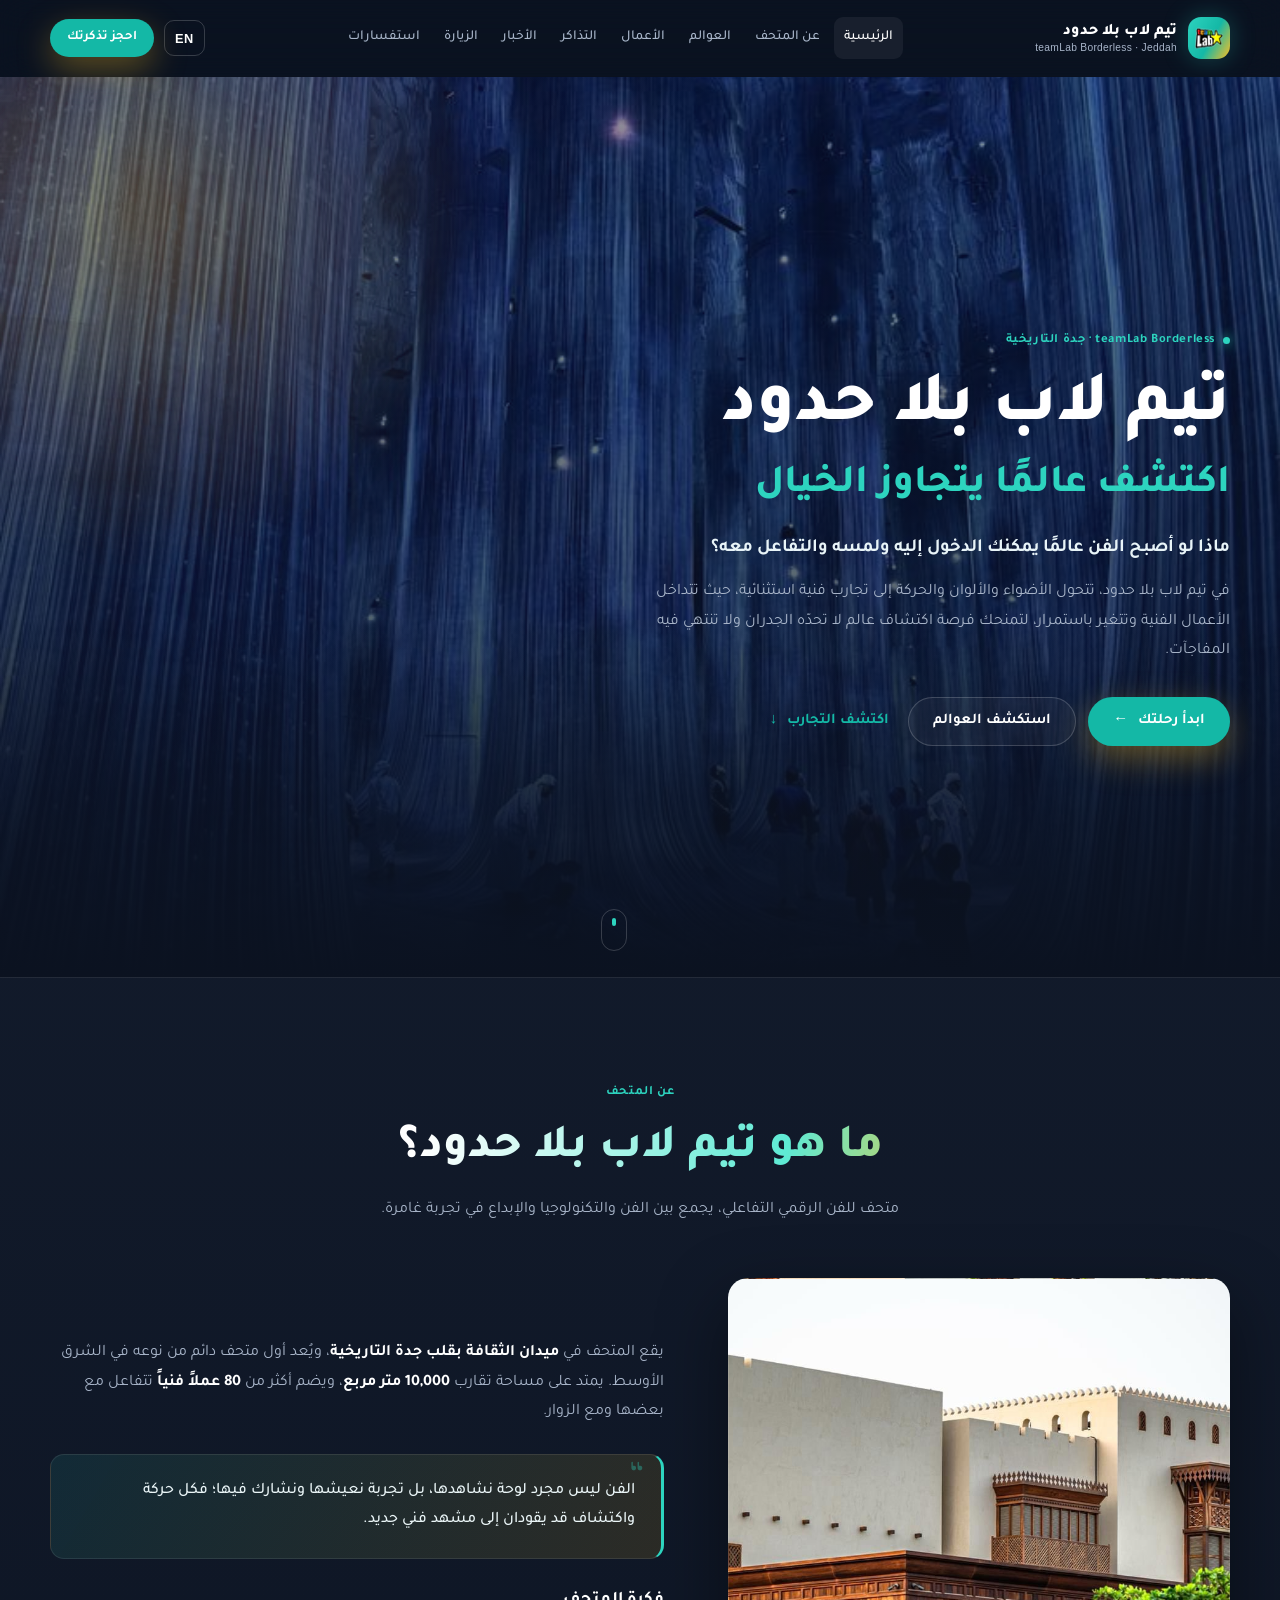
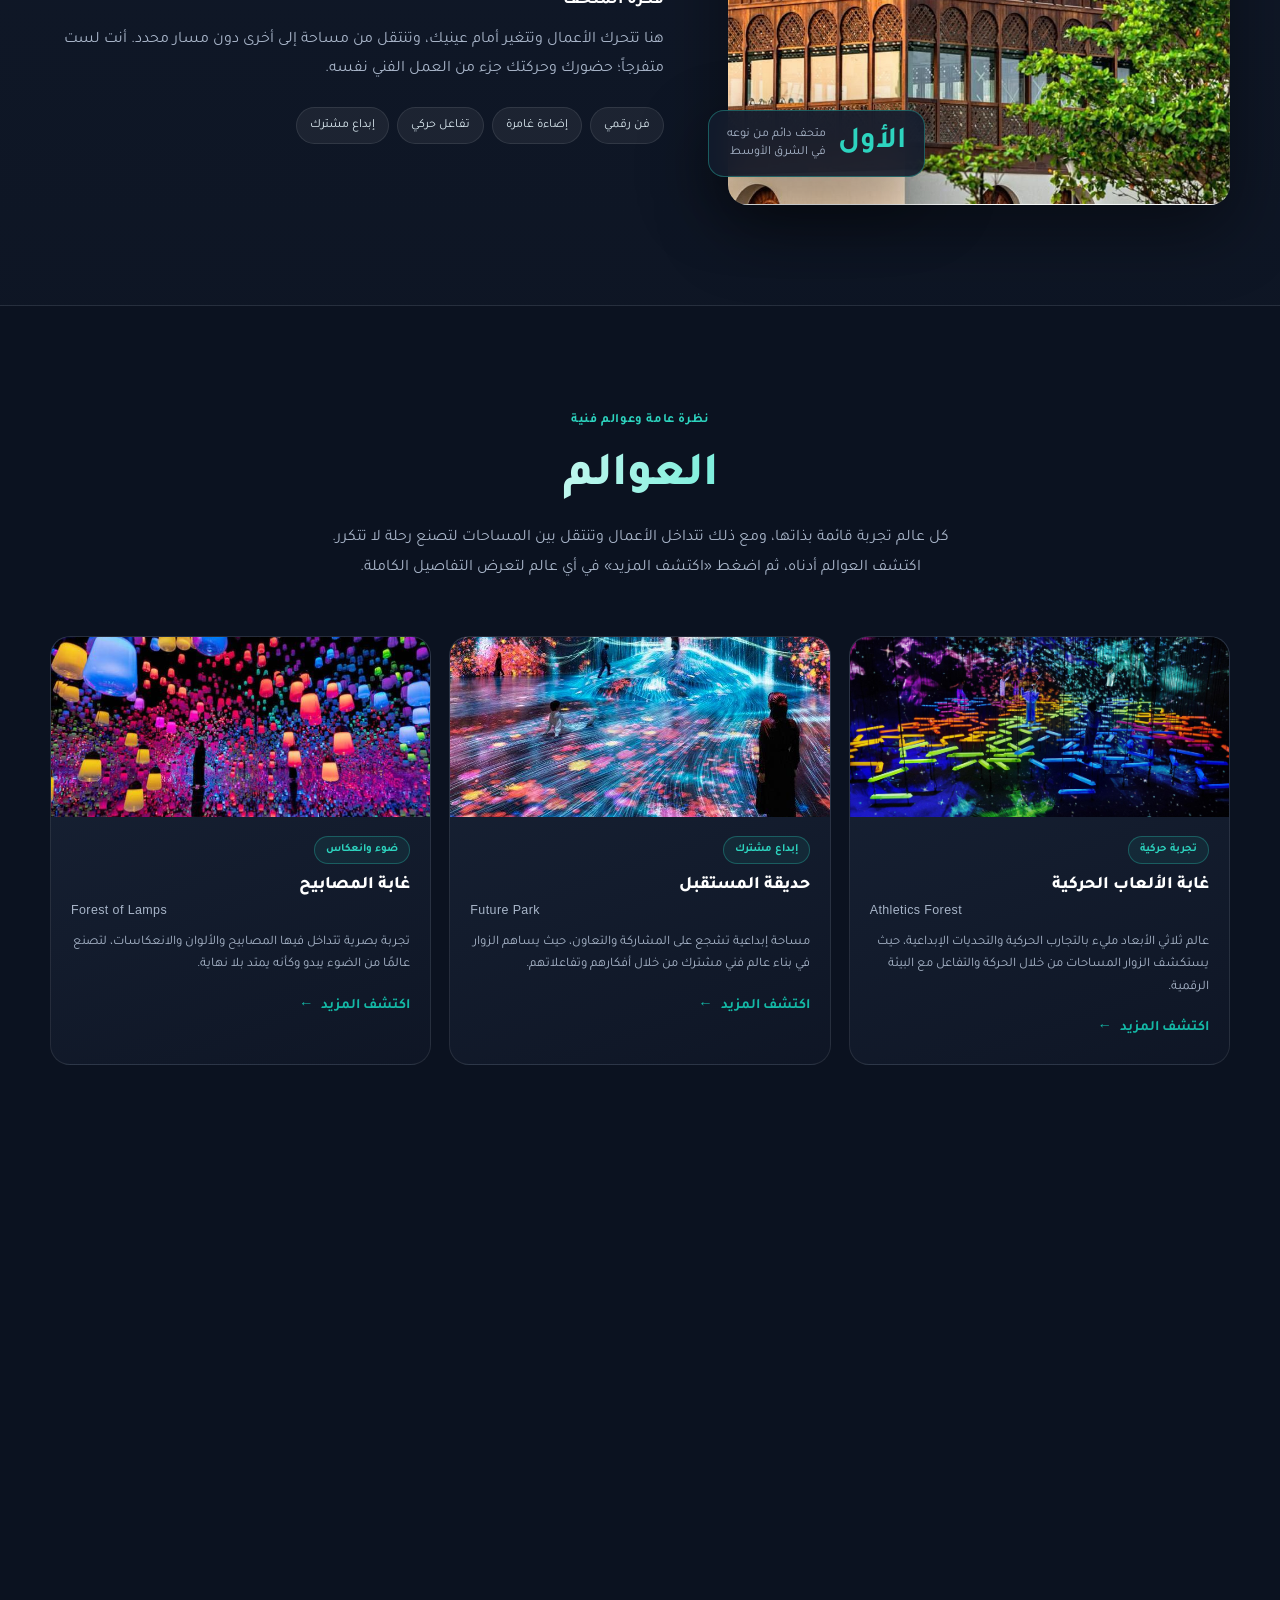
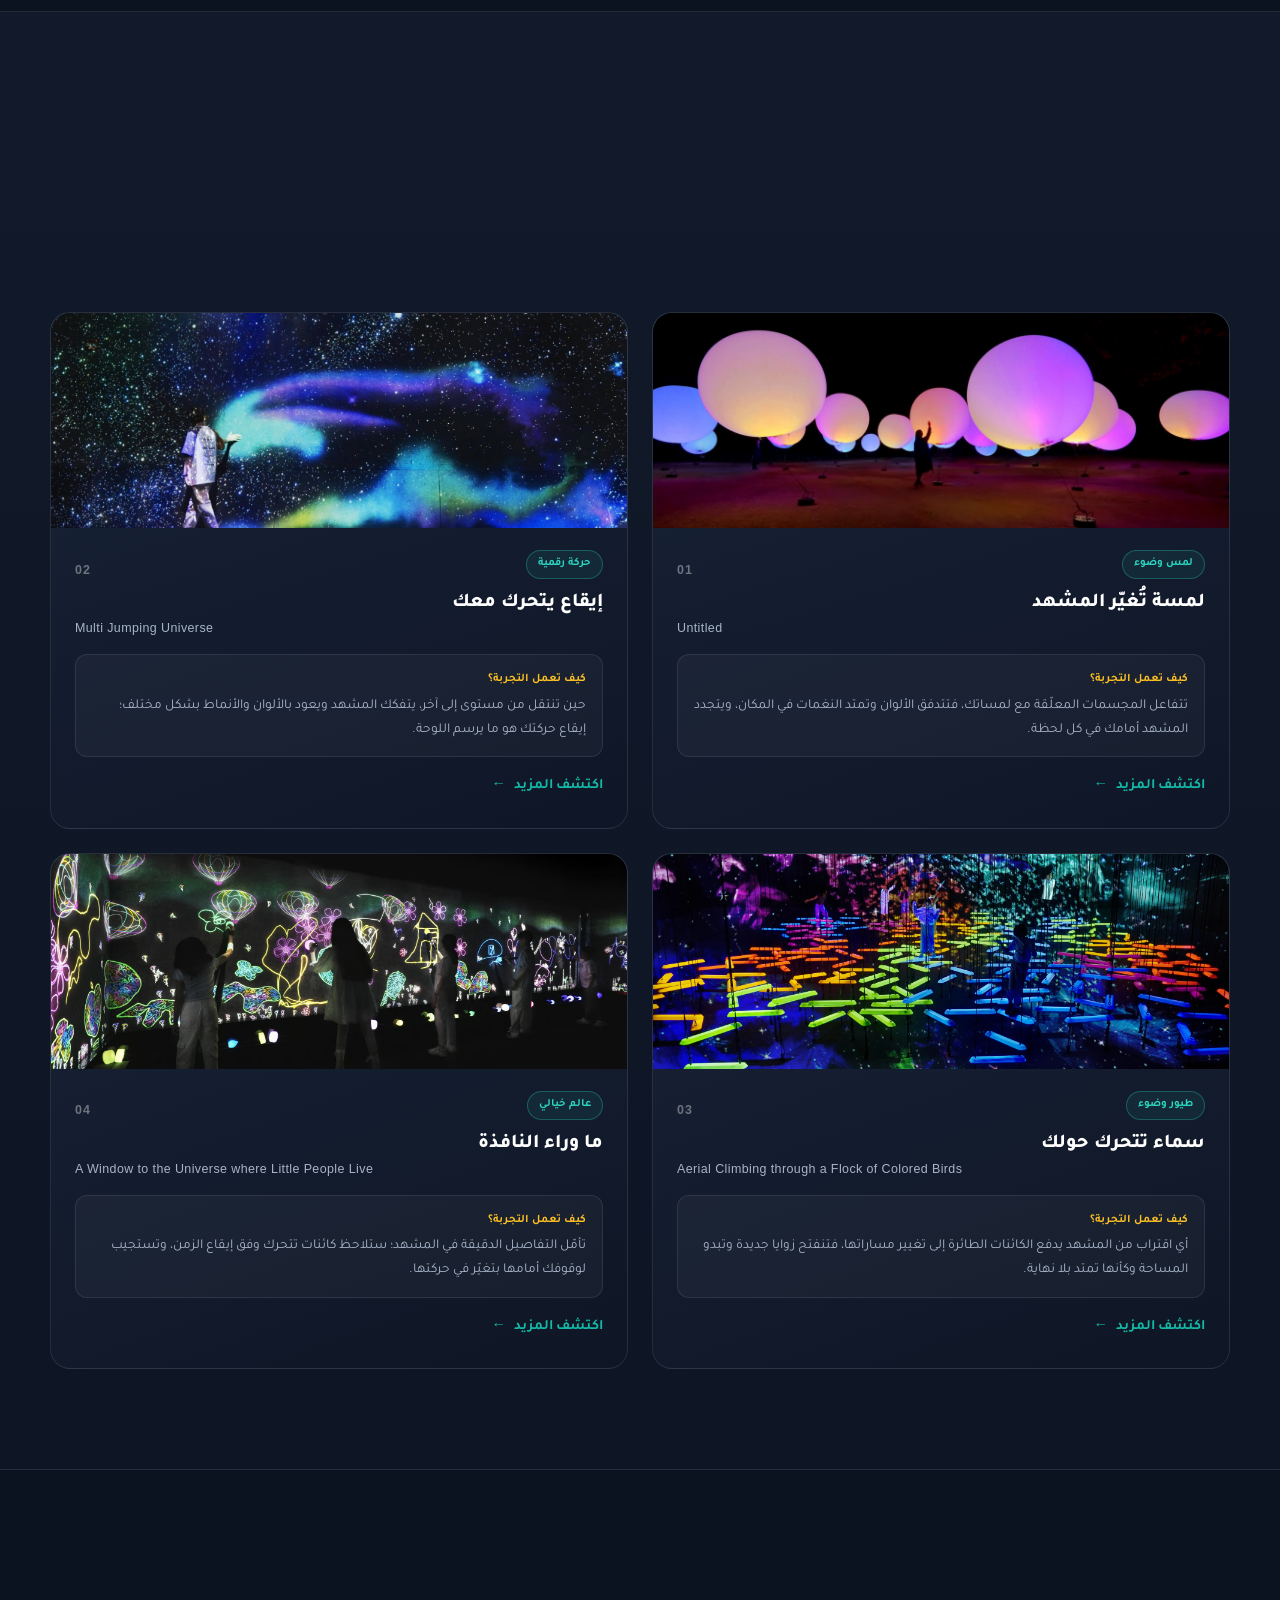
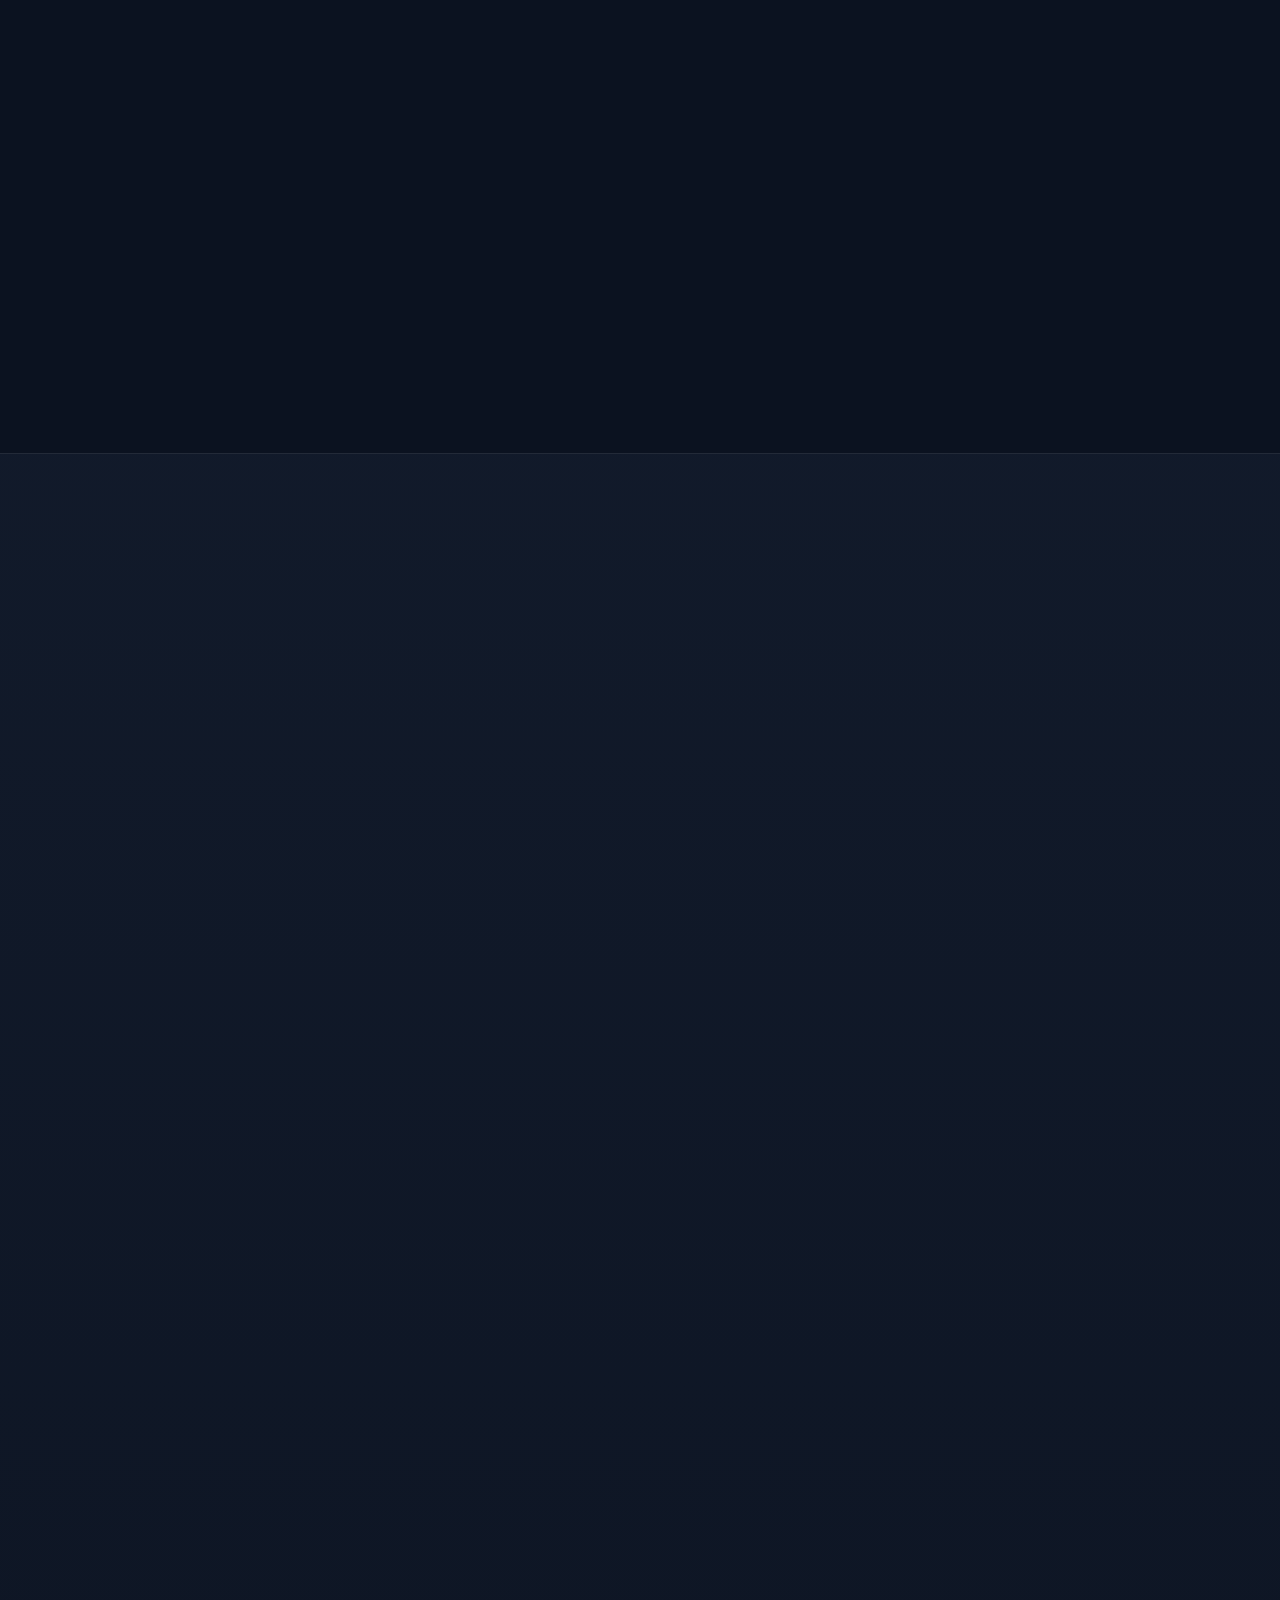
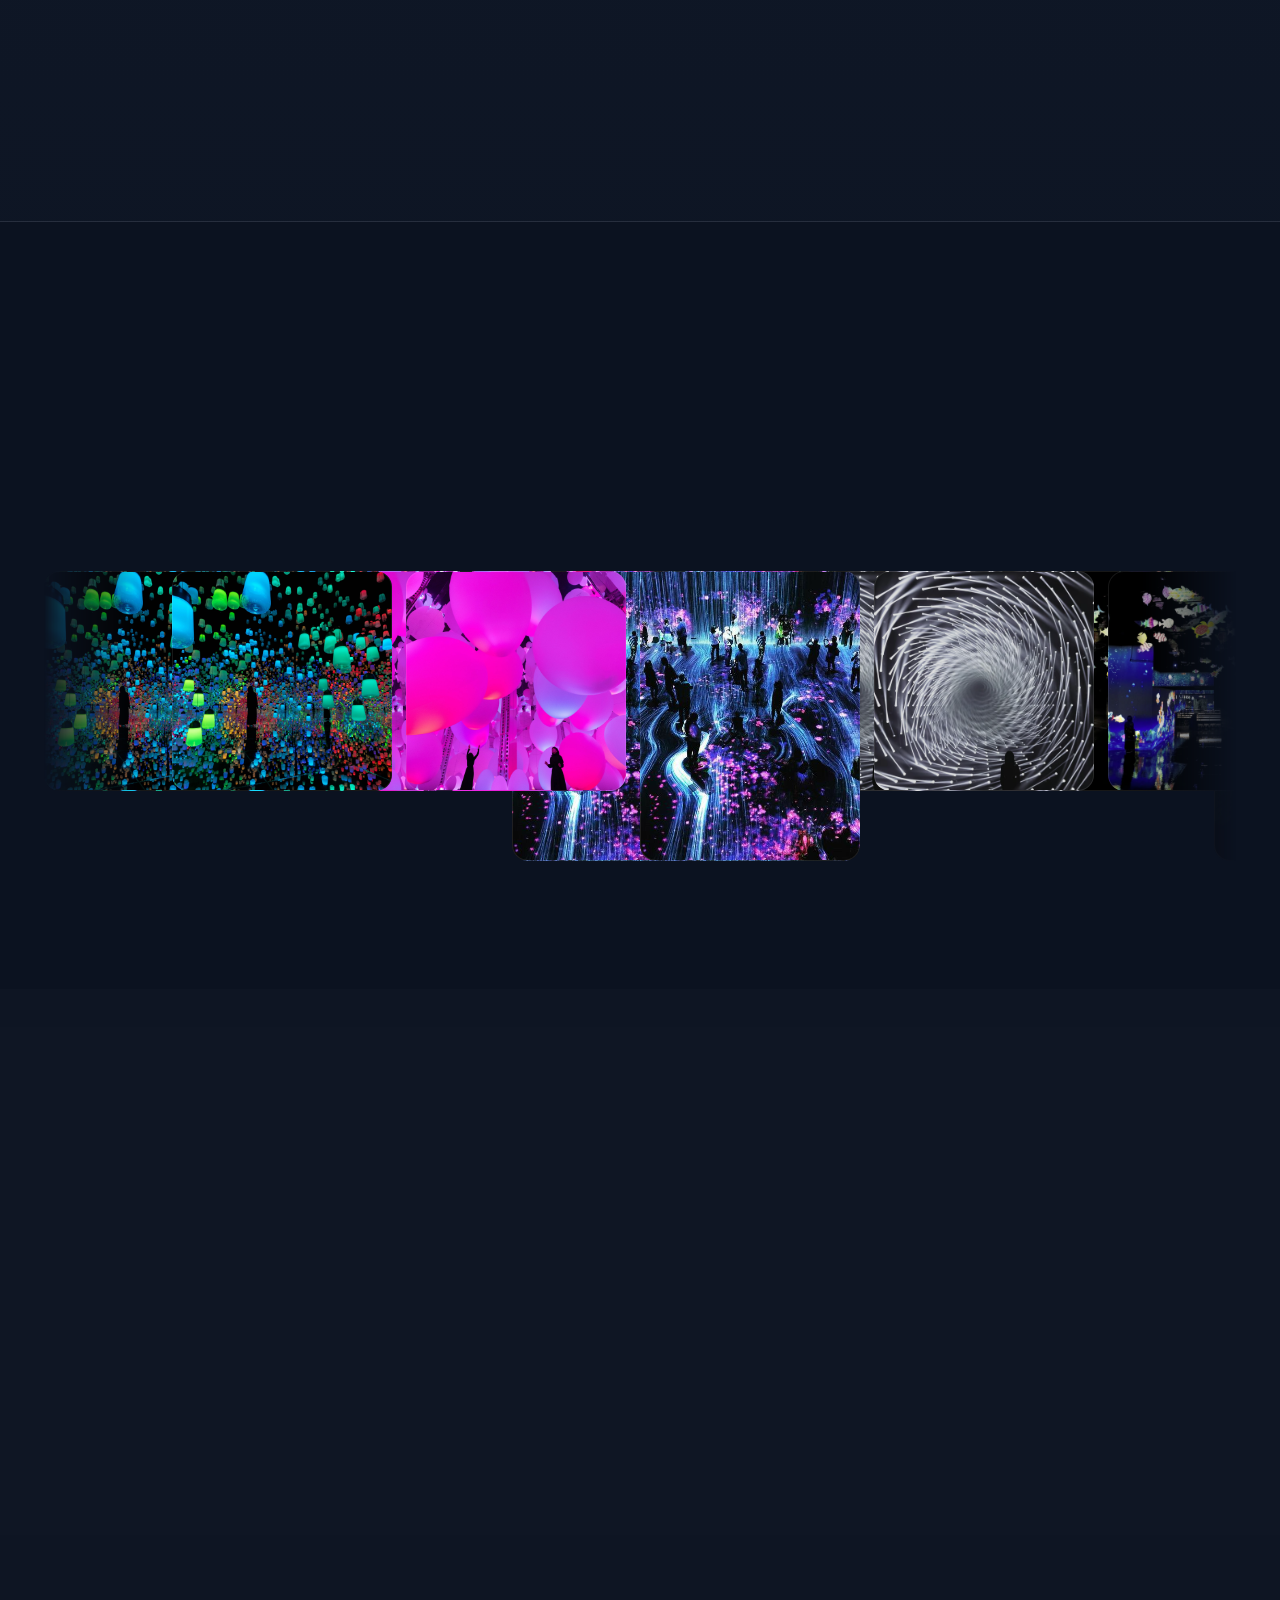
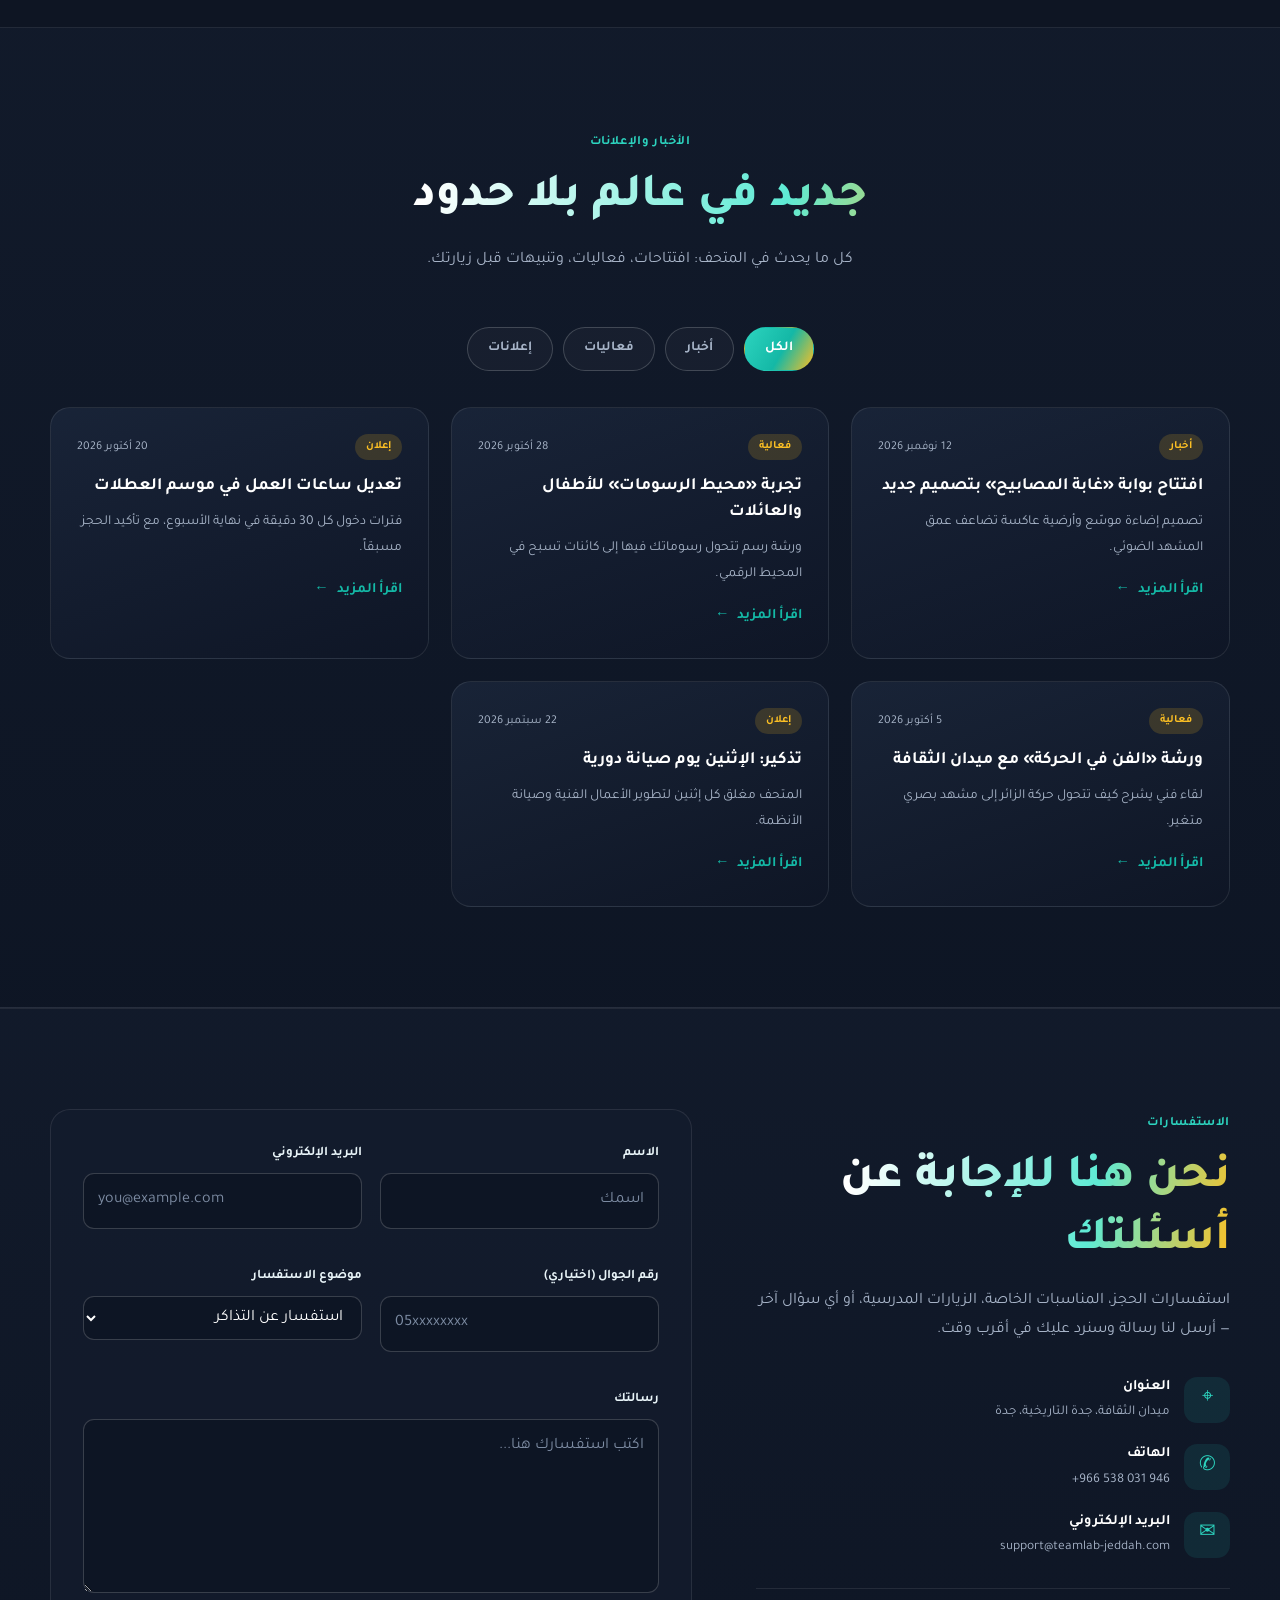
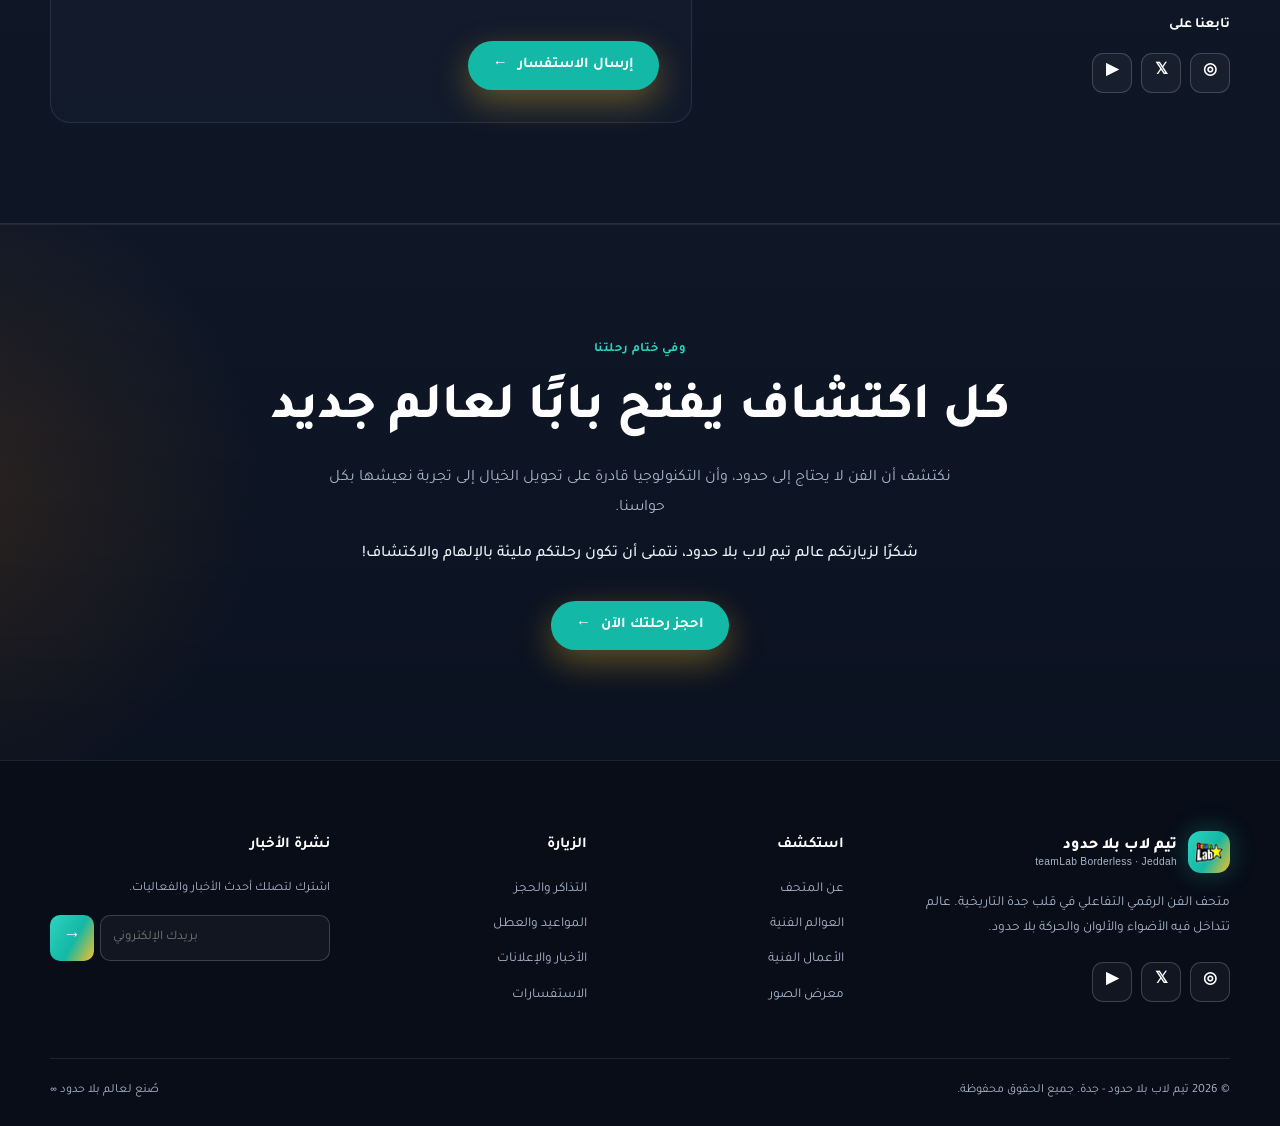
==== commit 9e3c919a: "change the color for What makes the museum different?" ====
--- a/index.html
+++ b/index.html
@@ -12,7 +12,7 @@
   <link rel="preconnect" href="https://fonts.googleapis.com">
   <link rel="preconnect" href="https://fonts.gstatic.com" crossorigin>
   <link href="https://fonts.googleapis.com/css2?family=Tajawal:wght@400;500;700;800&display=swap" rel="stylesheet">
-  <link rel="stylesheet" href="assets/css/style.css?v=12">
+  <link rel="stylesheet" href="assets/css/style.css?v=16">
 </head>
 <body>
   <a class="skip-link" href="#main">تخطَّ إلى المحتوى</a>
@@ -336,14 +336,54 @@
           </div>
           <form id="booking-form" novalidate>
             <div class="form-grid">
-              <div class="field">
-                <label for="book-ticket">نوع التذكرة</label>
-                <select id="book-ticket" name="ticket" required>
-                  <option value="general">تذكرة عامة — 120 ر.س</option>
-                  <option value="child">تذكرة طفل — 80 ر.س</option>
-                  <option value="family">تذكرة العائلة — 350 ر.س</option>
-                  <option value="vip">تجربة كبار الزوار — 250 ر.س</option>
-                </select>
+              <div class="field field--tickets">
+                <span class="field-label" id="book-tickets-label">نوع التذكرة (يمكن اختيار أكثر من نوع)</span>
+                <div class="ticket-options" id="book-tickets" role="group" aria-labelledby="book-tickets-label">
+                  <div class="ticket-option is-picked">
+                    <label class="ticket-option__check">
+                      <input type="checkbox" name="ticket" value="general" checked>
+                      <span class="ticket-option__name">تذكرة عامة — 120 ر.س</span>
+                    </label>
+                    <span class="stepper stepper--mini">
+                      <button type="button" data-step="-1" aria-label="تقليل العدد">−</button>
+                      <input type="number" value="1" min="1" max="10" aria-label="العدد" data-qty>
+                      <button type="button" data-step="1" aria-label="زيادة العدد">+</button>
+                    </span>
+                  </div>
+                  <div class="ticket-option">
+                    <label class="ticket-option__check">
+                      <input type="checkbox" name="ticket" value="child">
+                      <span class="ticket-option__name">تذكرة طفل — 80 ر.س</span>
+                    </label>
+                    <span class="stepper stepper--mini">
+                      <button type="button" data-step="-1" aria-label="تقليل العدد">−</button>
+                      <input type="number" value="1" min="1" max="10" aria-label="العدد" data-qty>
+                      <button type="button" data-step="1" aria-label="زيادة العدد">+</button>
+                    </span>
+                  </div>
+                  <div class="ticket-option">
+                    <label class="ticket-option__check">
+                      <input type="checkbox" name="ticket" value="family">
+                      <span class="ticket-option__name">تذكرة العائلة — 350 ر.س</span>
+                    </label>
+                    <span class="stepper stepper--mini">
+                      <button type="button" data-step="-1" aria-label="تقليل العدد">−</button>
+                      <input type="number" value="1" min="1" max="10" aria-label="العدد" data-qty>
+                      <button type="button" data-step="1" aria-label="زيادة العدد">+</button>
+                    </span>
+                  </div>
+                  <div class="ticket-option">
+                    <label class="ticket-option__check">
+                      <input type="checkbox" name="ticket" value="vip">
+                      <span class="ticket-option__name">تجربة كبار الزوار — 250 ر.س</span>
+                    </label>
+                    <span class="stepper stepper--mini">
+                      <button type="button" data-step="-1" aria-label="تقليل العدد">−</button>
+                      <input type="number" value="1" min="1" max="10" aria-label="العدد" data-qty>
+                      <button type="button" data-step="1" aria-label="زيادة العدد">+</button>
+                    </span>
+                  </div>
+                </div>
               </div>
               <div class="field">
                 <label for="book-date">تاريخ الزيارة</label>
@@ -353,14 +393,6 @@
               <div class="field">
                 <label for="book-time">الوقت</label>
                 <select id="book-time" name="time" required></select>
-              </div>
-              <div class="field">
-                <label for="book-qty">عدد التذاكر</label>
-                <div class="stepper">
-                  <button type="button" data-step="-1" aria-label="تقليل العدد">−</button>
-                  <input id="book-qty" name="qty" type="number" value="1" min="1" max="10" readonly>
-                  <button type="button" data-step="1" aria-label="زيادة العدد">+</button>
-                </div>
               </div>
               <div class="field">
                 <label for="book-name">الاسم الكامل</label>
@@ -612,7 +644,7 @@
       <div class="footer-brand">
         <a class="brand" href="#home">
           <span class="brand-mark" aria-hidden="true">
-            <svg viewBox="0 0 48 48" fill="none" stroke="currentColor" stroke-width="2.4"><path d="M24 24c-5-8-9-11-13-11C6 13 3 17 3 22s3 9 8 9c5 0 9-4 13-7 4 3 8 7 13 7 5 0 8-4 8-9s-3-9-8-9c-4 0-8 3-13 11Z"/></svg>
+            <img src="assets/img/Logo.png" alt="" width="30" height="30">
           </span>
           <span class="brand-text"><strong>تيم لاب بلا حدود</strong><small>teamLab Borderless · Jeddah</small></span>
         </a>
@@ -723,6 +755,6 @@
     </div>
   </dialog>
 
-  <script src="assets/js/main.js?v=9"></script>
+  <script src="assets/js/main.js?v=12"></script>
 </body>
 </html>
--- a/assets/css/style.css
+++ b/assets/css/style.css
@@ -286,10 +286,17 @@
 }
 .feature-icon {
   display: grid; place-items: center; width: 58px; height: 58px; margin: 0 auto 16px;
-  border-radius: 17px; font-size: 1.7rem; background: var(--grad); color: #fff; box-shadow: 0 12px 30px rgba(251, 191, 36, .3);
+  border-radius: 17px; font-size: 1.7rem; color: #fff;
+  background: linear-gradient(135deg, #60a5fa, #3b82f6); box-shadow: 0 12px 30px rgba(59, 130, 246, .32);
 }
 .feature-card h3 { font-size: 1.08rem; margin-bottom: 8px; }
 .feature-card p { color: var(--muted); font-size: .88rem; }
+/* A soft light blue replaces the old yellow/violet accent in this section only.
+   Use background-image (not the shorthand) so background-clip:text is preserved. */
+#difference .section-title {
+  background-image: linear-gradient(100deg, #fff 20%, #5eead4 70%, #93c5fd);
+  -webkit-background-clip: text; background-clip: text; color: transparent;
+}
 
 /* ---------------- Tickets & Booking ---------------- */
 .ticket-grid { display: grid; grid-template-columns: repeat(4, 1fr); gap: 20px; }
@@ -447,6 +454,39 @@
 .contact-form .btn { margin-top: 8px; }
 .form-status { min-height: 22px; margin-top: 8px; font-size: .84rem; color: var(--c1); }
 .form-status.is-error { color: var(--c4); }
+
+/* ---------------- Compact direct-booking form (multiple ticket types) ---------------- */
+.field--tickets { grid-column: 1 / -1; }
+.field-label { font-size: .82rem; font-weight: 700; color: #e8f4f8; }
+.ticket-options { display: grid; grid-template-columns: repeat(2, 1fr); gap: 8px; }
+.field .ticket-option {
+  display: flex; align-items: center; gap: 8px; padding: 7px 9px;
+  border: 1px solid var(--line); border-radius: 10px; background: rgba(255, 255, 255, .025);
+}
+.field .ticket-option.is-picked { border-color: rgba(45, 212, 191, .45); background: rgba(45, 212, 191, .07); }
+.field .ticket-option__check { display: flex; align-items: center; gap: 7px; flex: 1; min-width: 0; cursor: pointer; font-size: .78rem; font-weight: 500; color: #e8f4f8; }
+.ticket-option input[type="checkbox"] { width: 15px; height: 15px; flex: 0 0 auto; padding: 0; border: 0; border-radius: 3px; background: transparent; accent-color: var(--c1); }
+.ticket-option__name { line-height: 1.35; }
+.stepper--mini button { width: 26px; font-size: 1rem; }
+.stepper--mini input { width: 34px; padding: 5px 0; font-size: .8rem; }
+
+/* Compact direct-booking form: smaller paddings, gaps and controls */
+.booking-panel { margin-top: 28px; padding: 18px; }
+.booking-panel form { padding: 16px 18px; }
+.booking-head { margin-bottom: 12px; }
+.booking-head h3 { font-size: 1.15rem; }
+.booking-panel .form-grid { gap: 10px; }
+.booking-panel .field { gap: 4px; }
+.booking-panel .field input, .booking-panel .field select { padding: 7px 10px; font-size: .84rem; }
+.booking-panel .field label, .booking-panel .field-label { font-size: .72rem; }
+.booking-summary { margin-top: 14px; padding-top: 12px; }
+.booking-summary > div strong { font-size: 1.25rem; }
+.ticket-options { gap: 6px; }
+.field .ticket-option { padding: 5px 7px; }
+.field .ticket-option__check { font-size: .74rem; }
+.stepper--mini button { width: 22px; font-size: .9rem; }
+.stepper--mini input { width: 30px; padding: 3px 0; font-size: .76rem; }
+@media (max-width: 720px) { .ticket-options { grid-template-columns: 1fr; } }
 
 /* ---------------- Closing ---------------- */
 .closing { position: relative; padding: 110px 0; text-align: center; overflow: hidden; border-top: 1px solid var(--line); background: linear-gradient(180deg, rgba(20, 29, 46, .5), var(--bg)); }
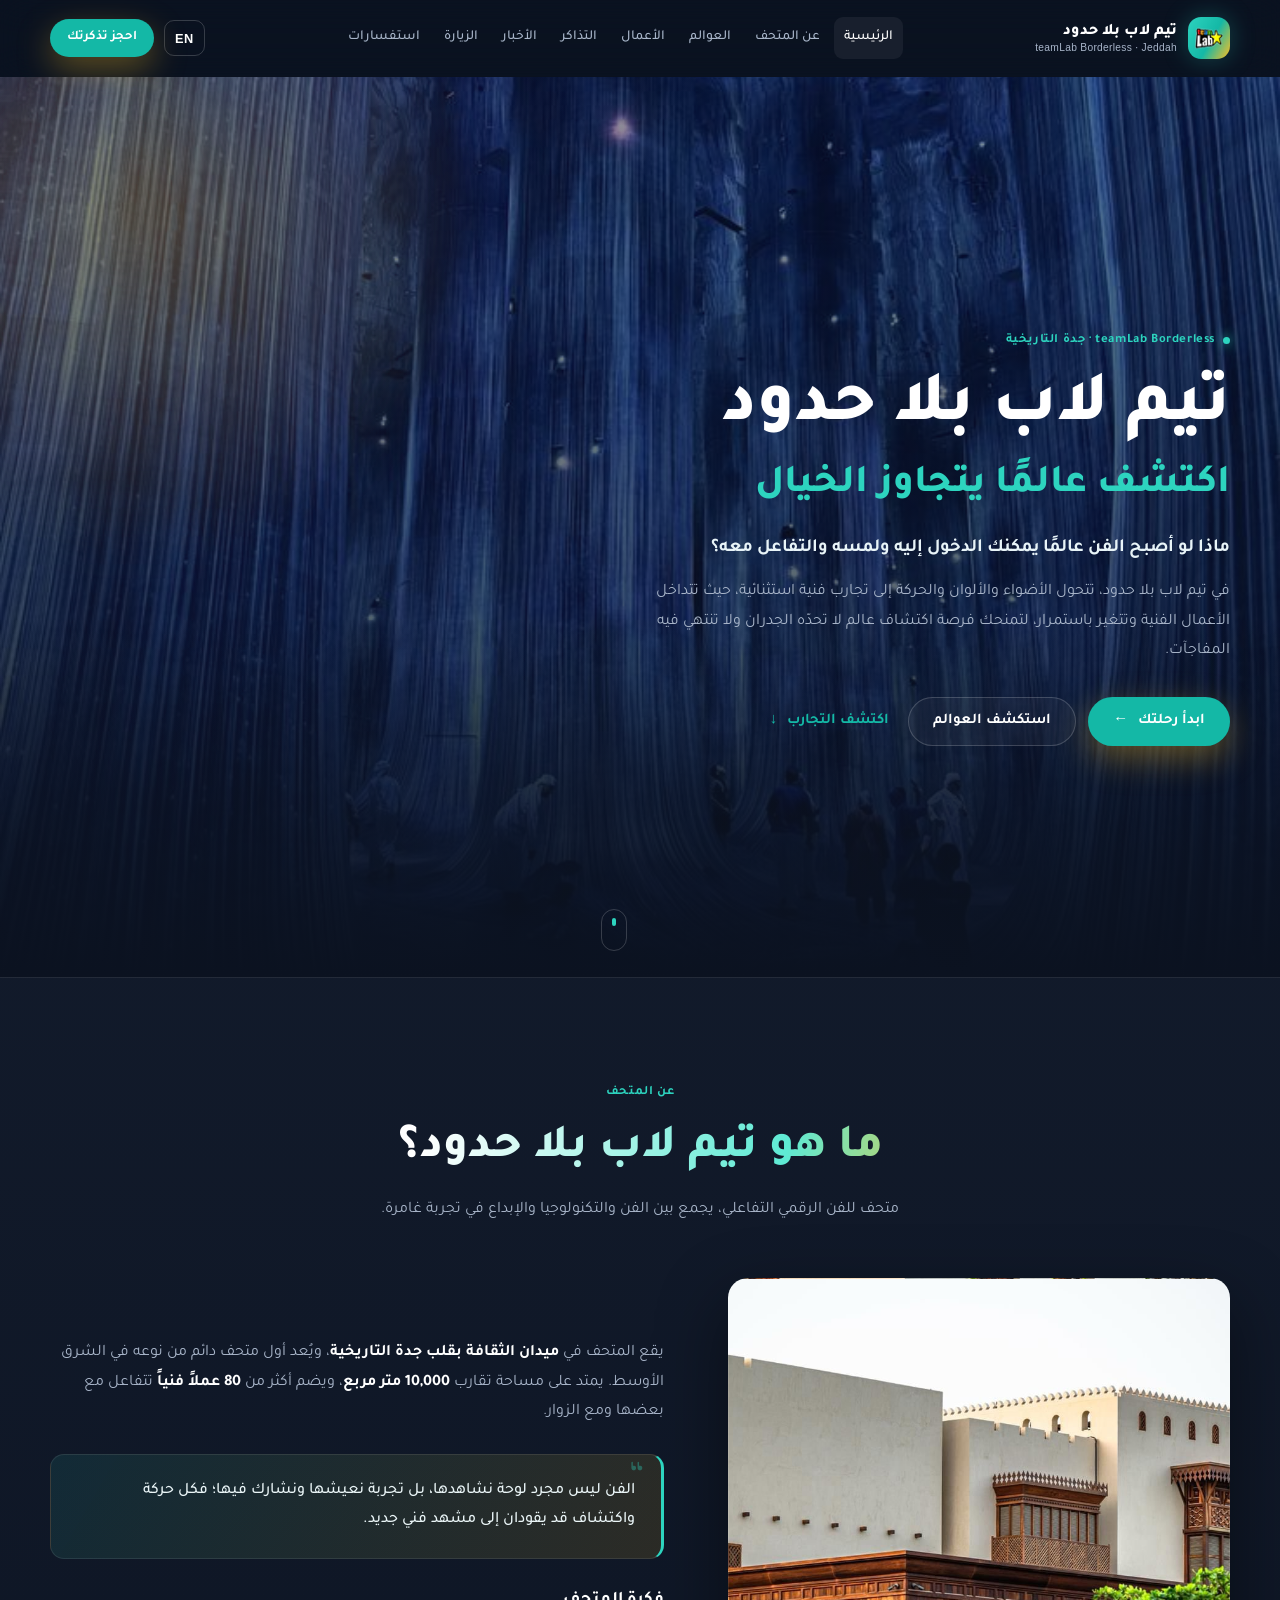
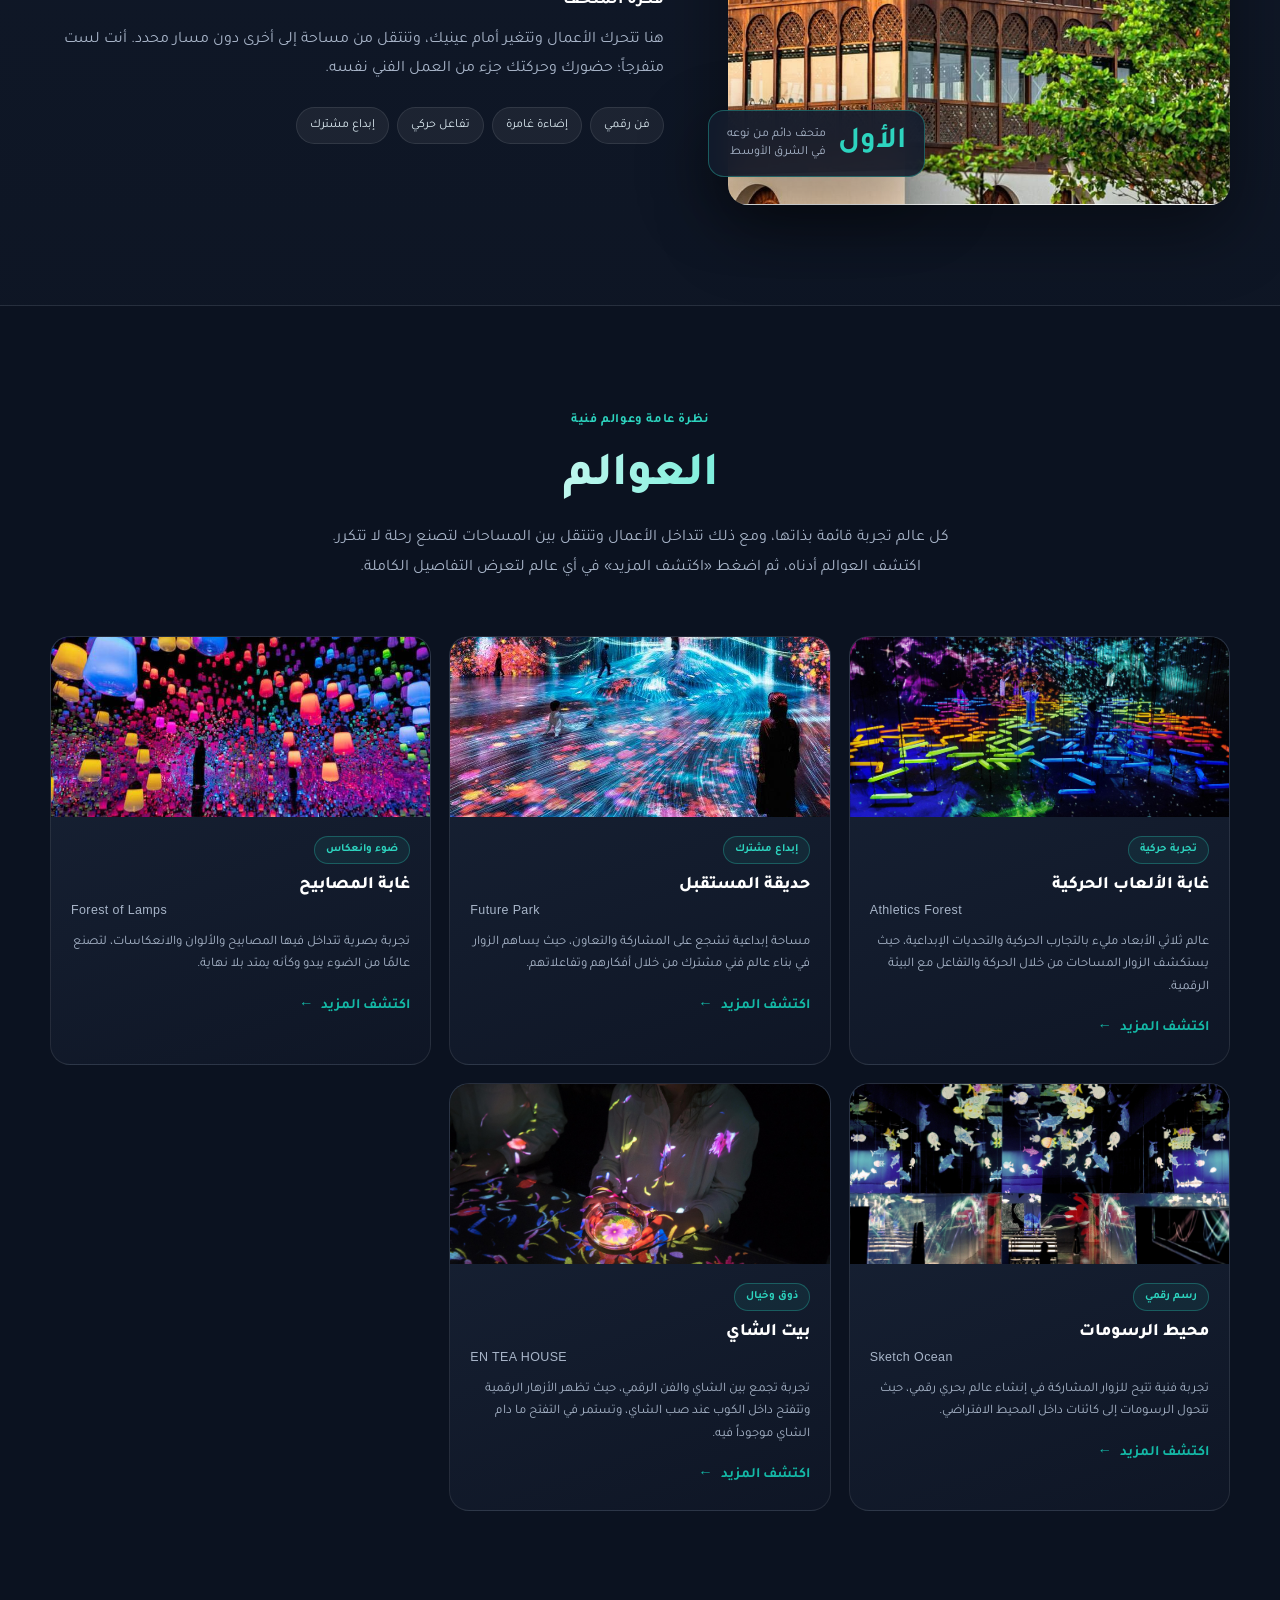
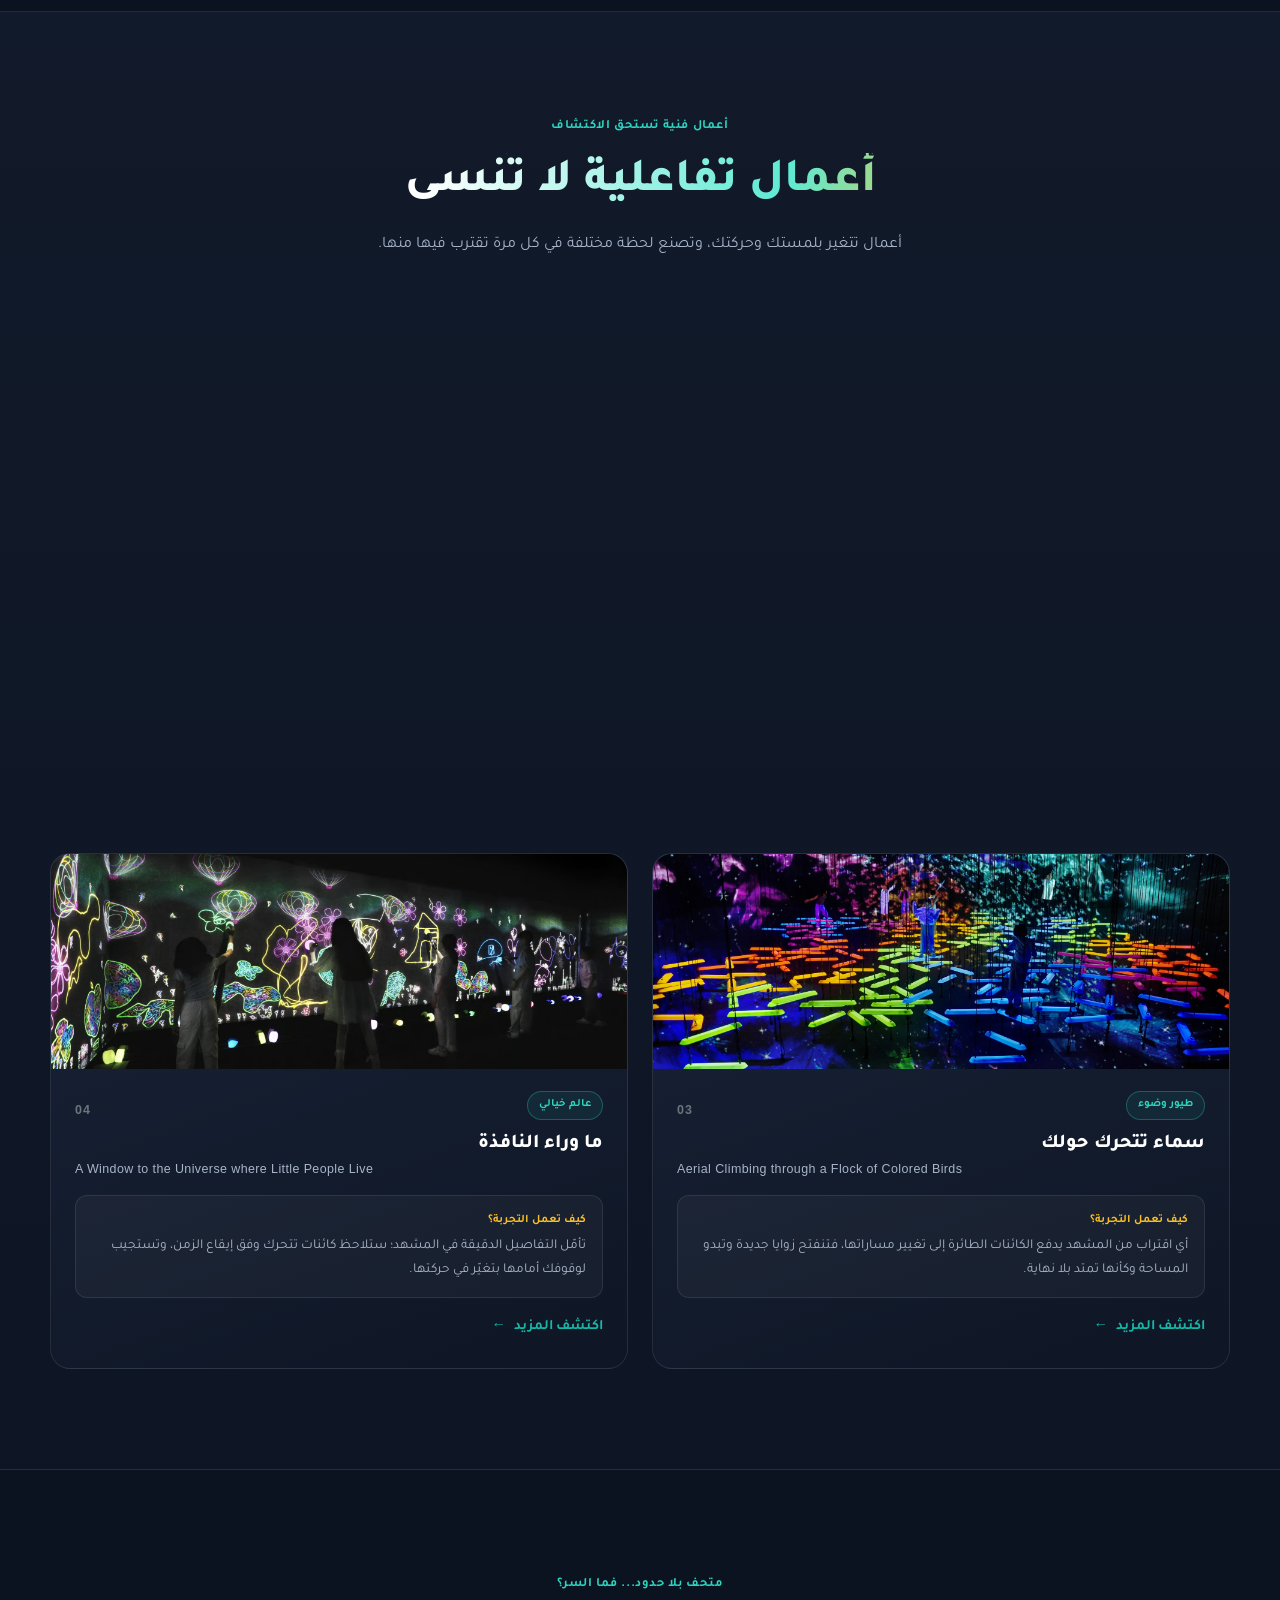
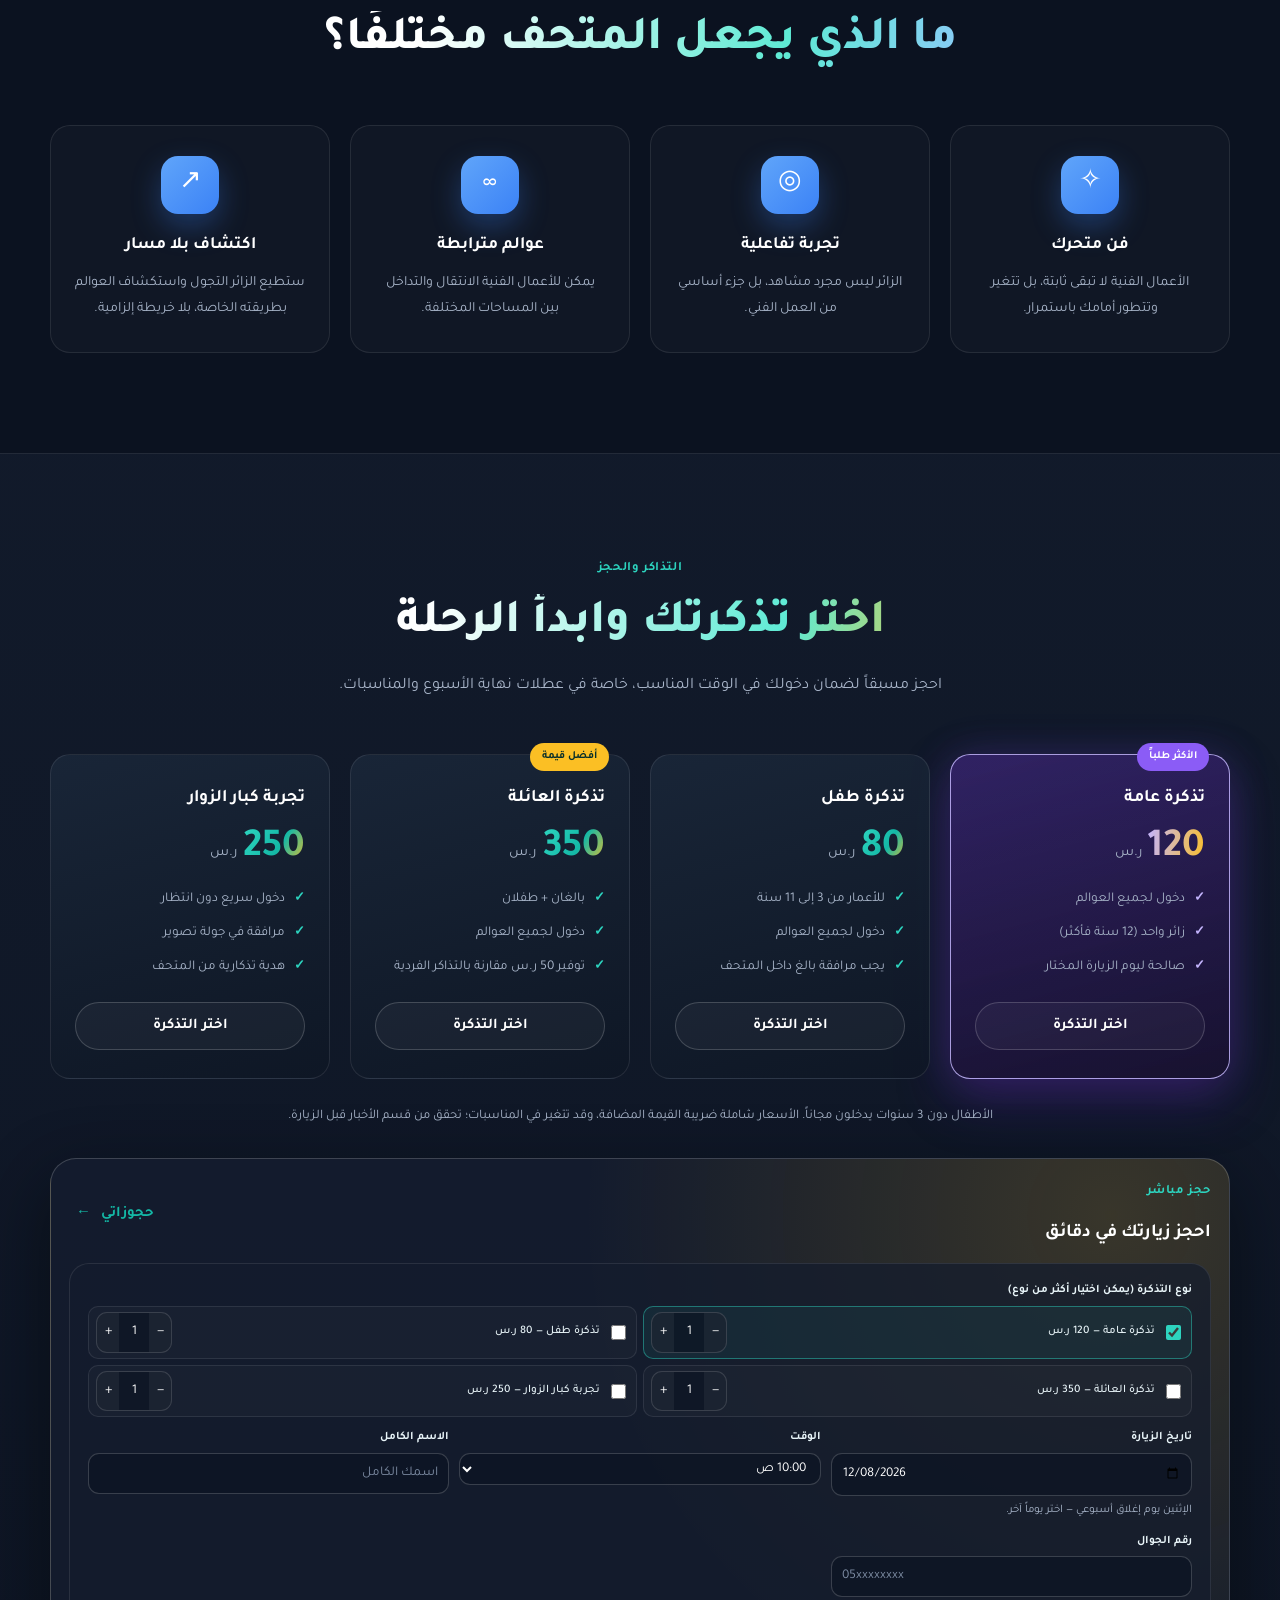
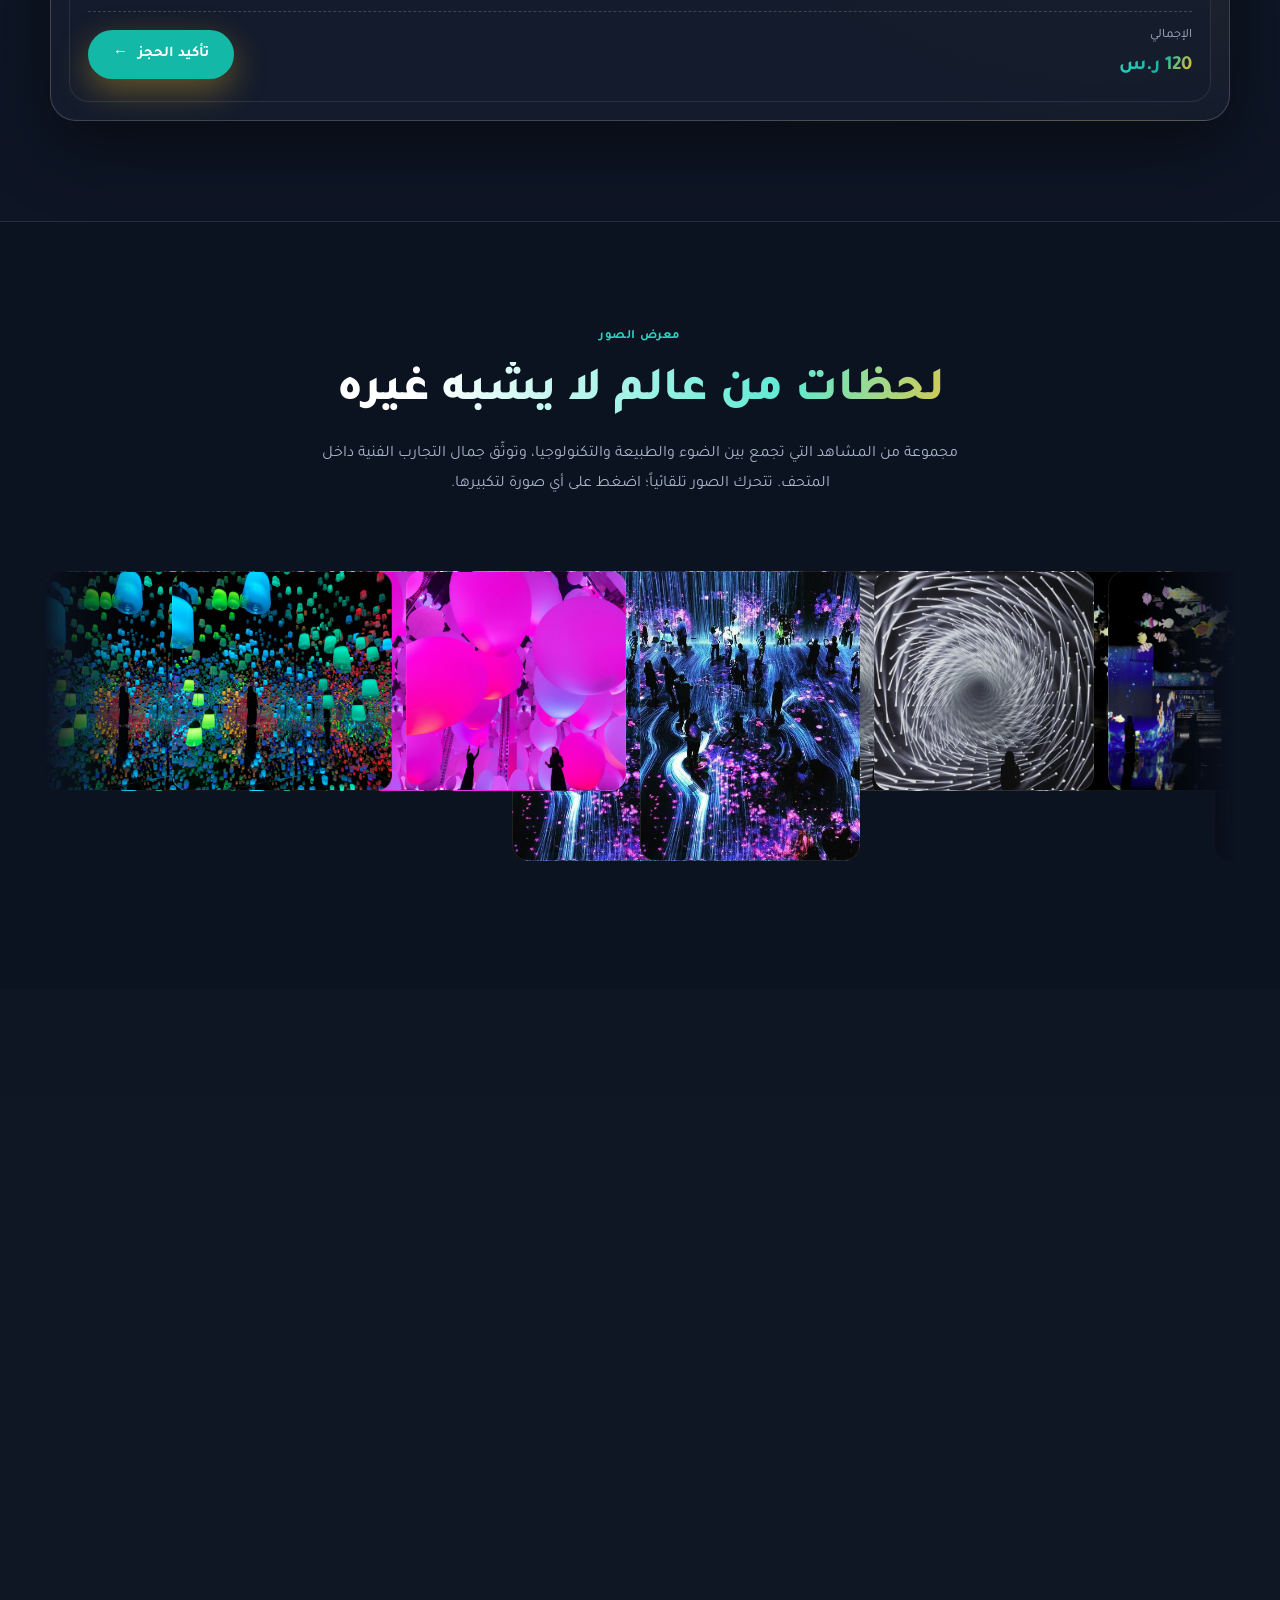
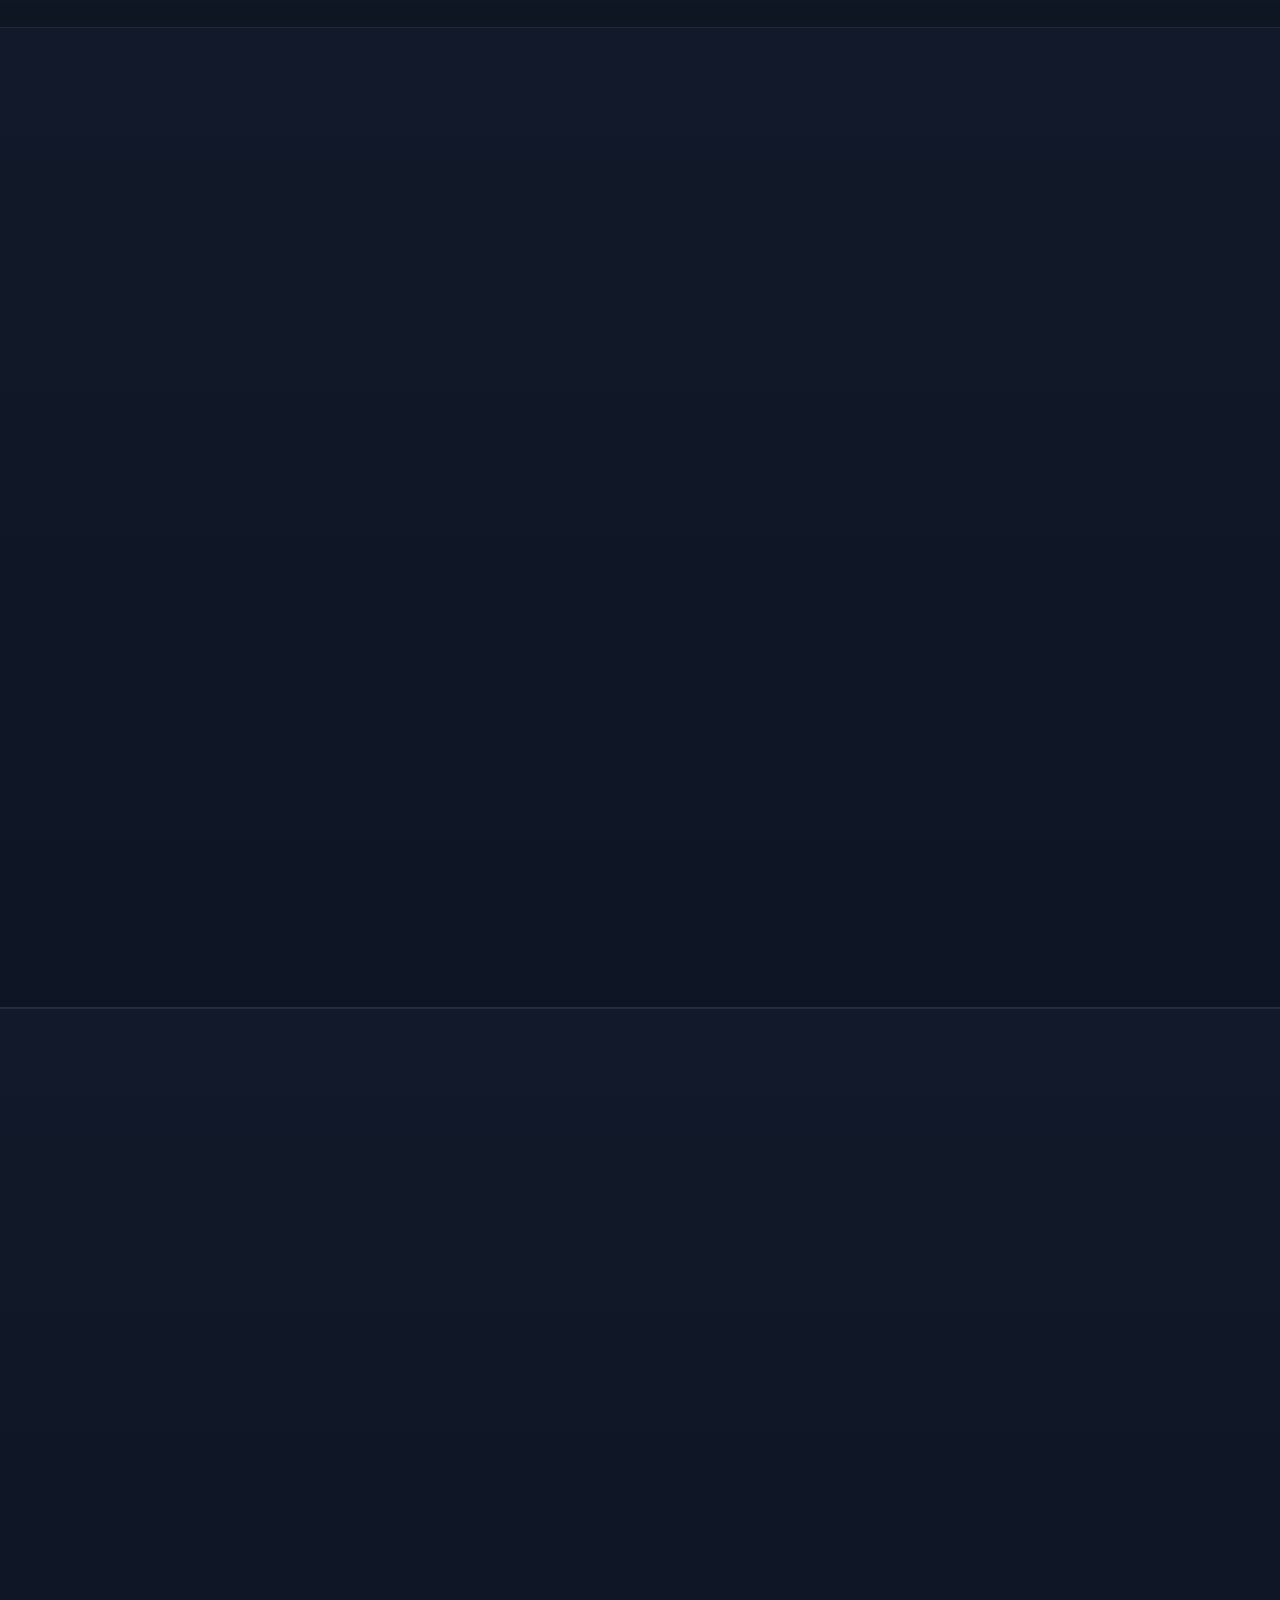
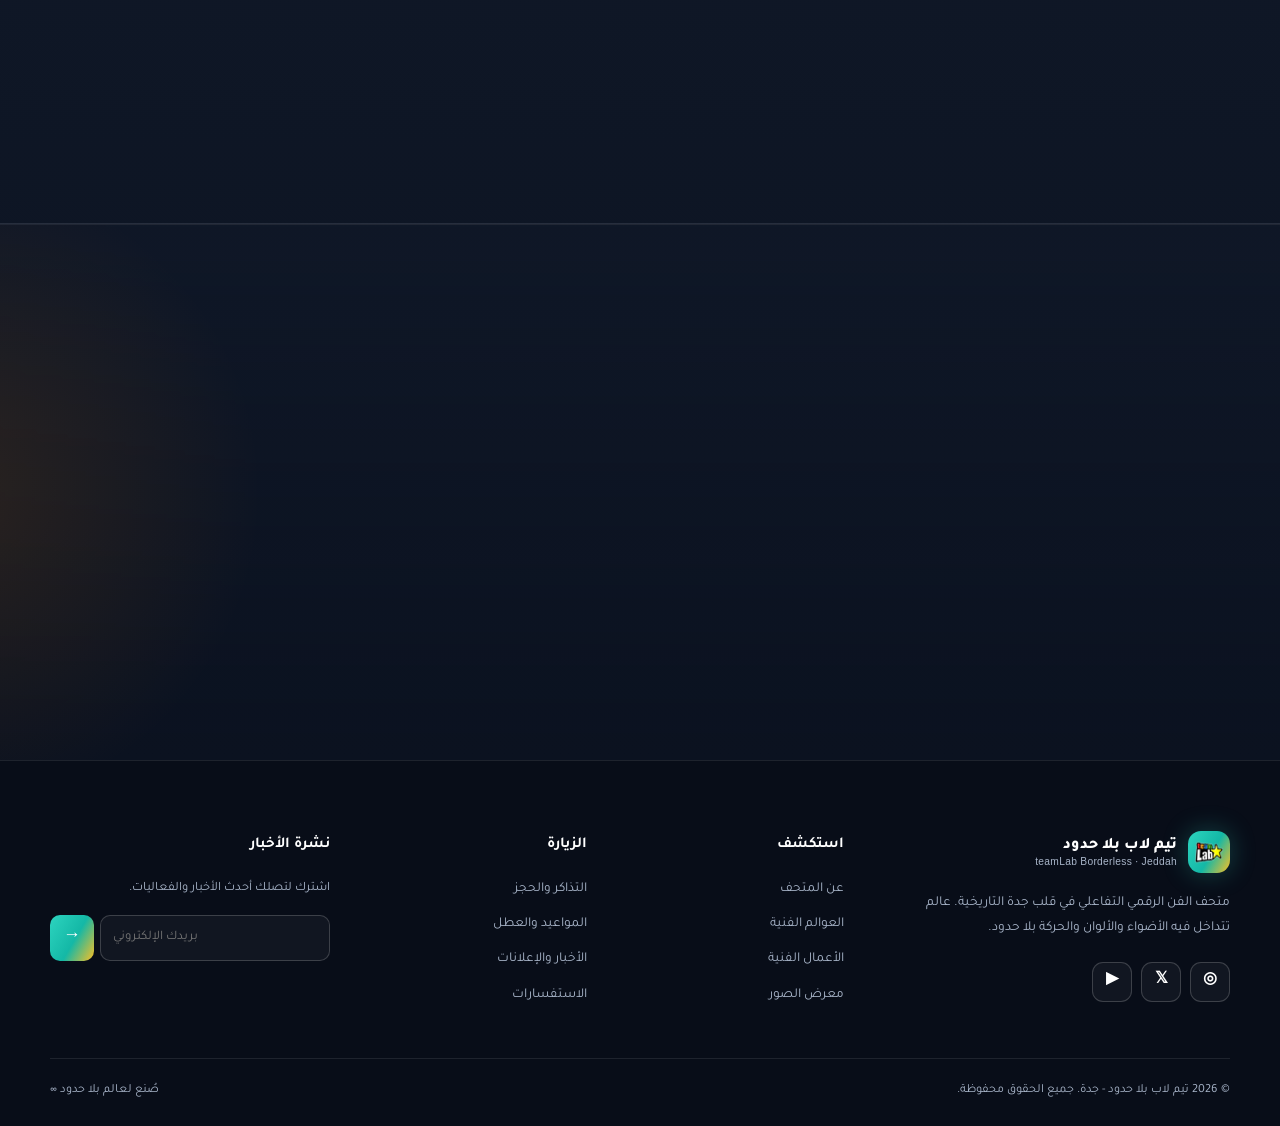
==== commit 2aa7dab8: "Edit the Location" ====
--- a/index.html
+++ b/index.html
@@ -495,7 +495,7 @@
             <span class="visit-icon" aria-hidden="true">⌖</span>
             <h3>الموقع</h3>
             <p>ميدان الثقافة، جدة التاريخية، جدة، المملكة العربية السعودية.</p>
-            <a class="inline-link" href="https://www.google.com/maps/search/?api=1&query=Jeddah+Historic+District+Culture+Square" target="_blank" rel="noopener">افتح الموقع على الخريطة ←</a>
+            <a class="inline-link" href="https://maps.app.goo.gl/ux4436FZ7xJidcyt5" target="_blank" rel="noopener">افتح الموقع على الخريطة ←</a>
           </article>
           <article class="visit-card reveal">
             <span class="visit-icon" aria-hidden="true">◷</span>
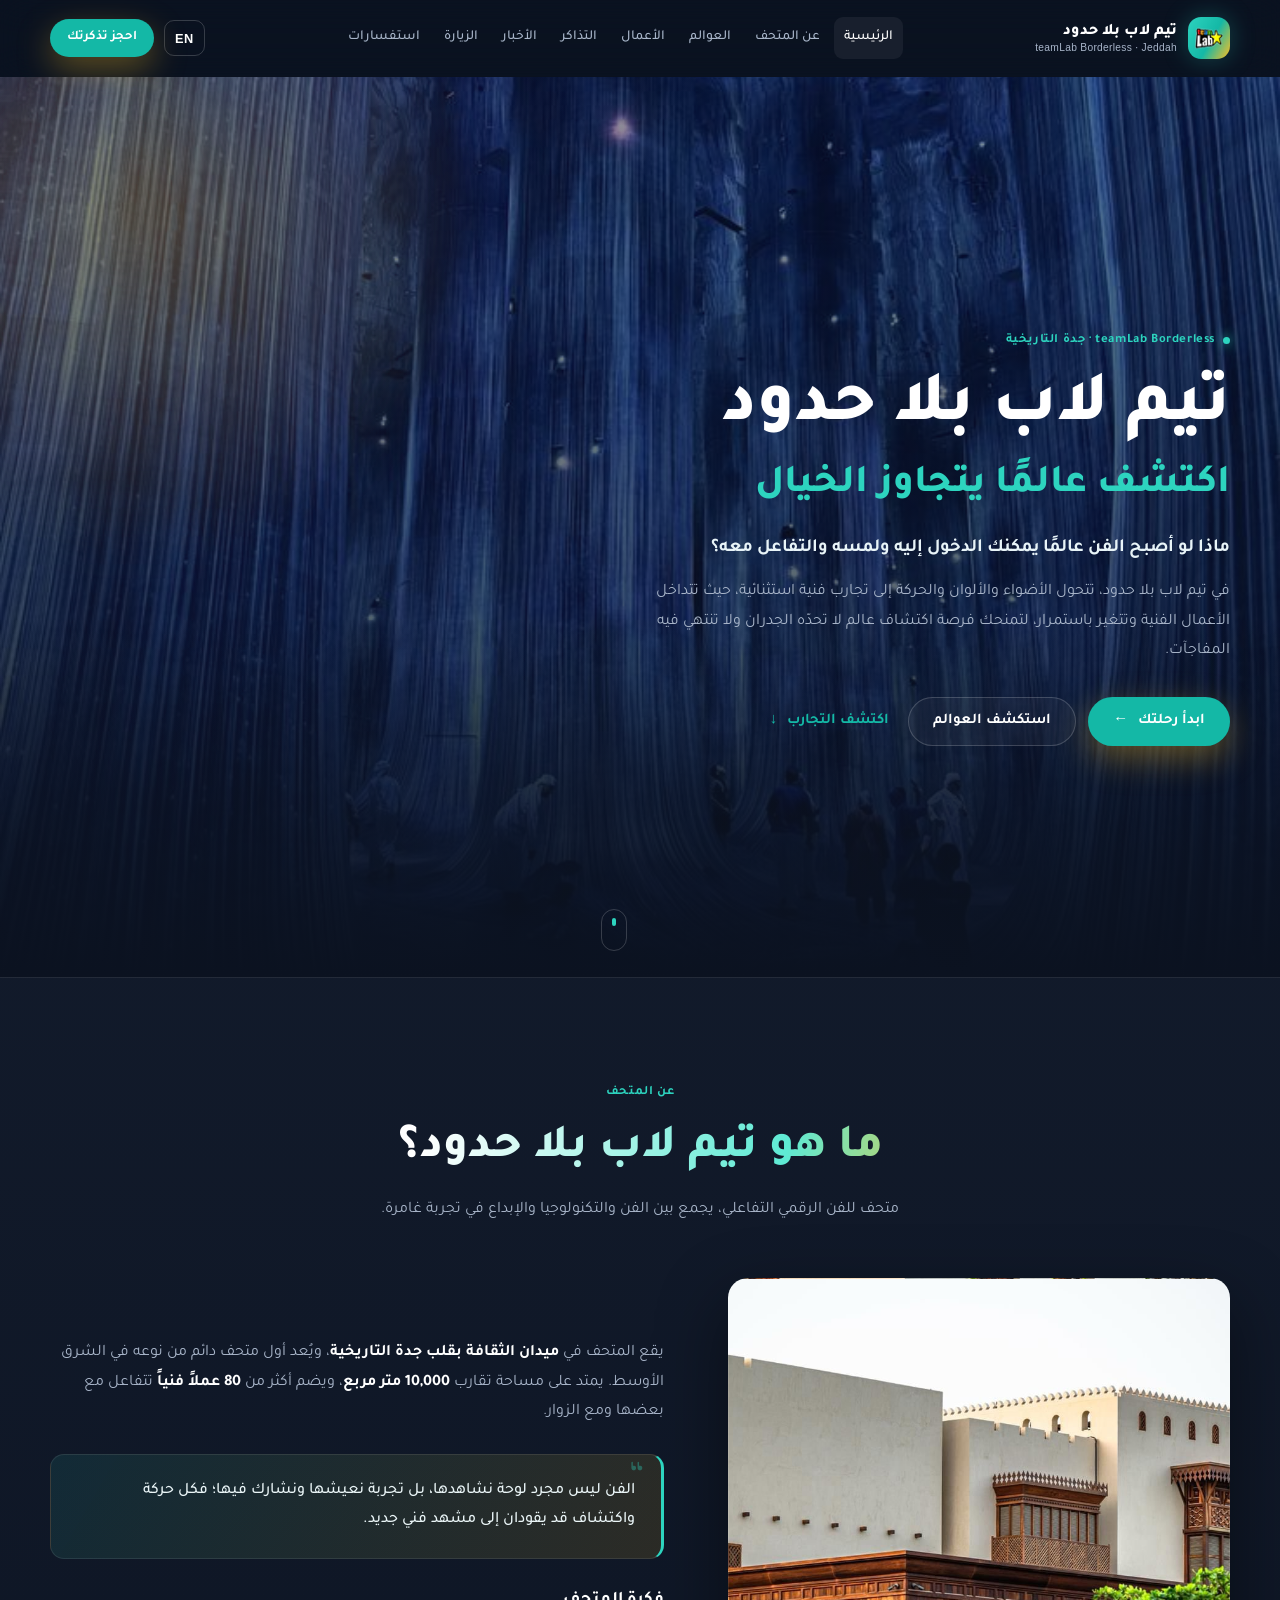
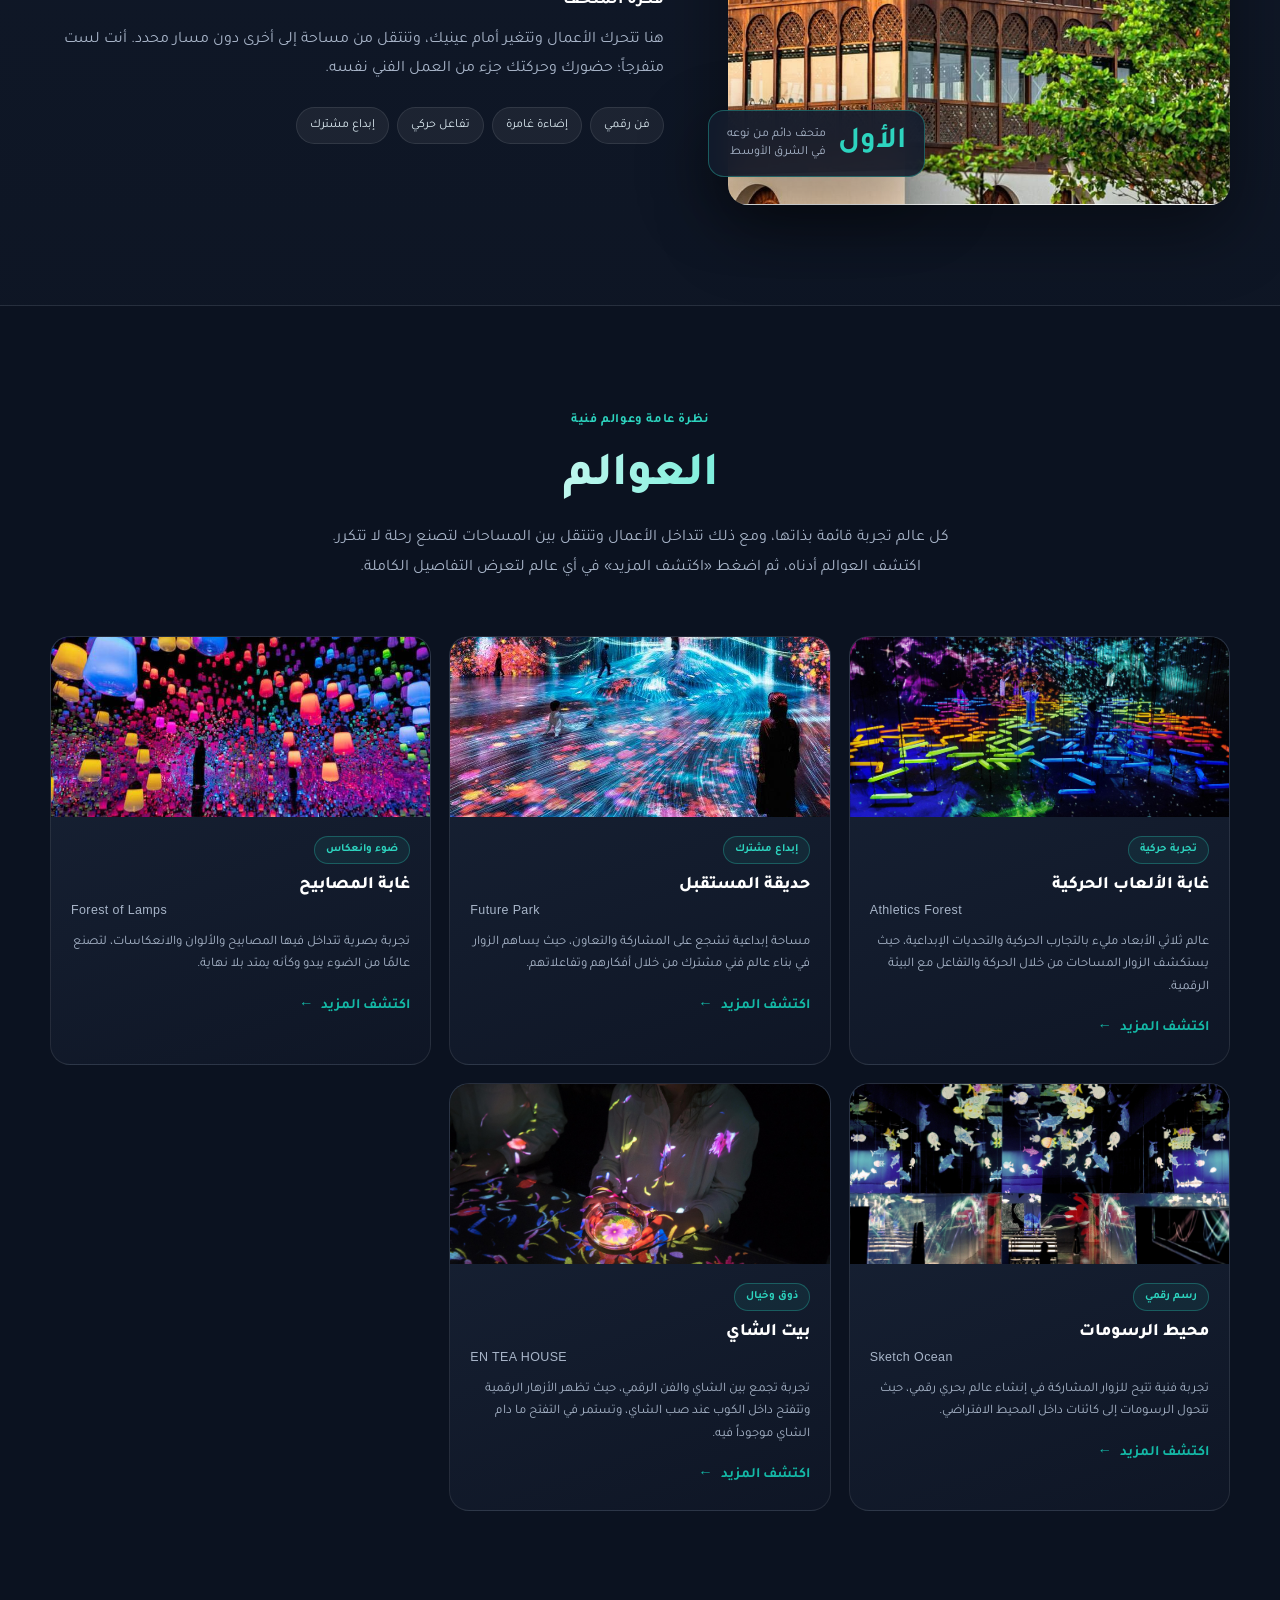
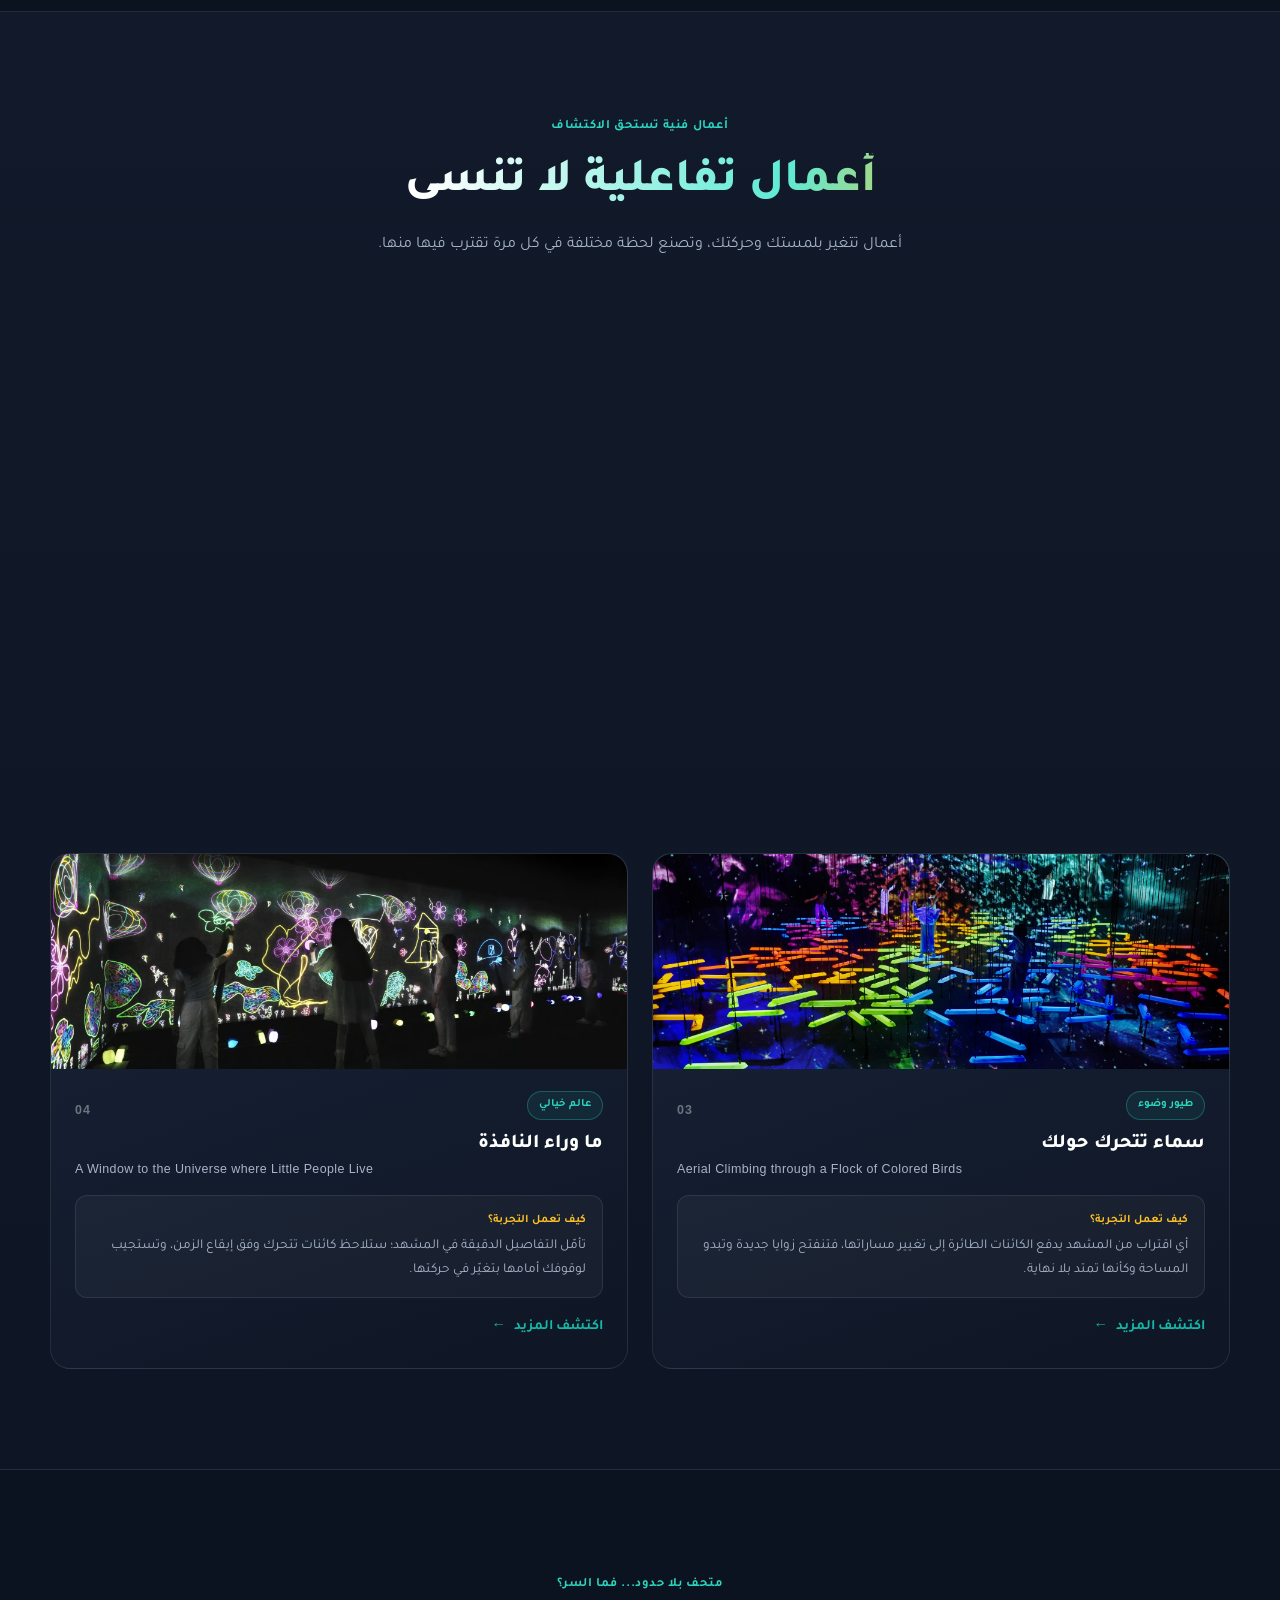
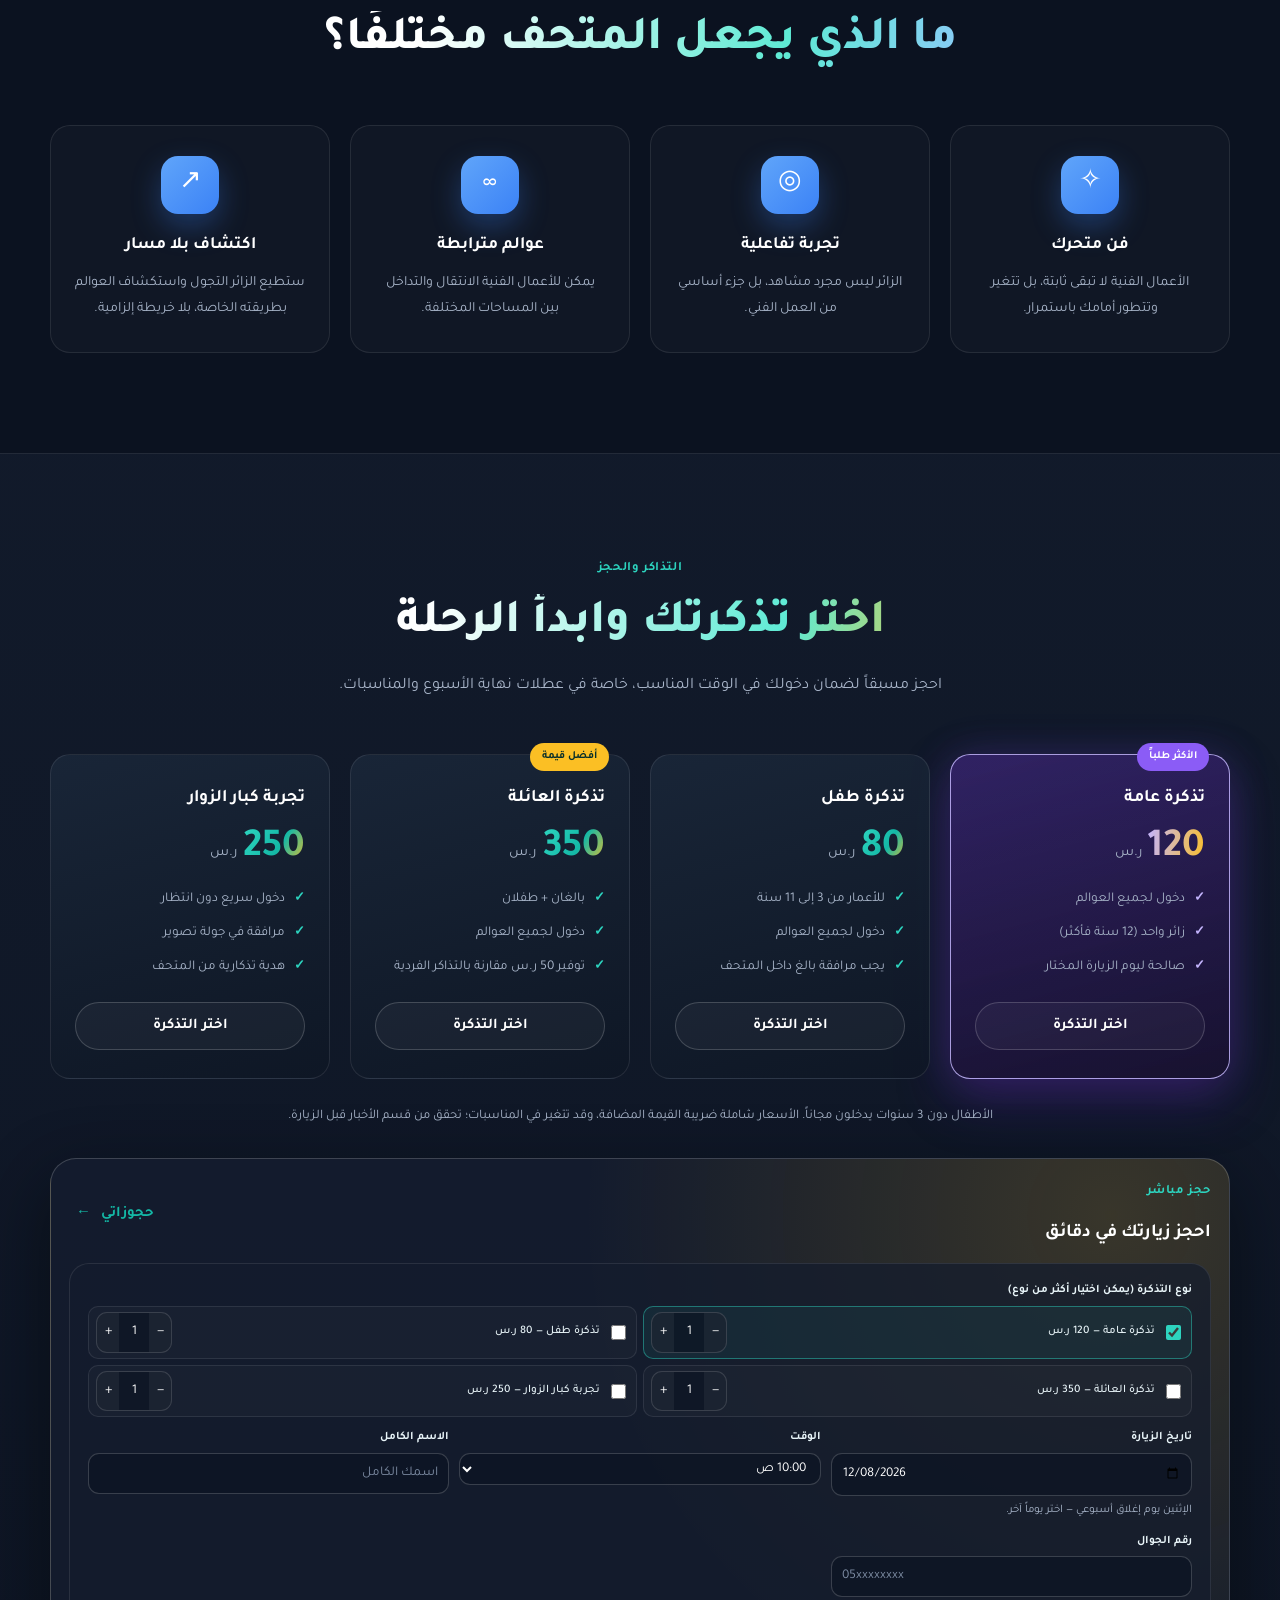
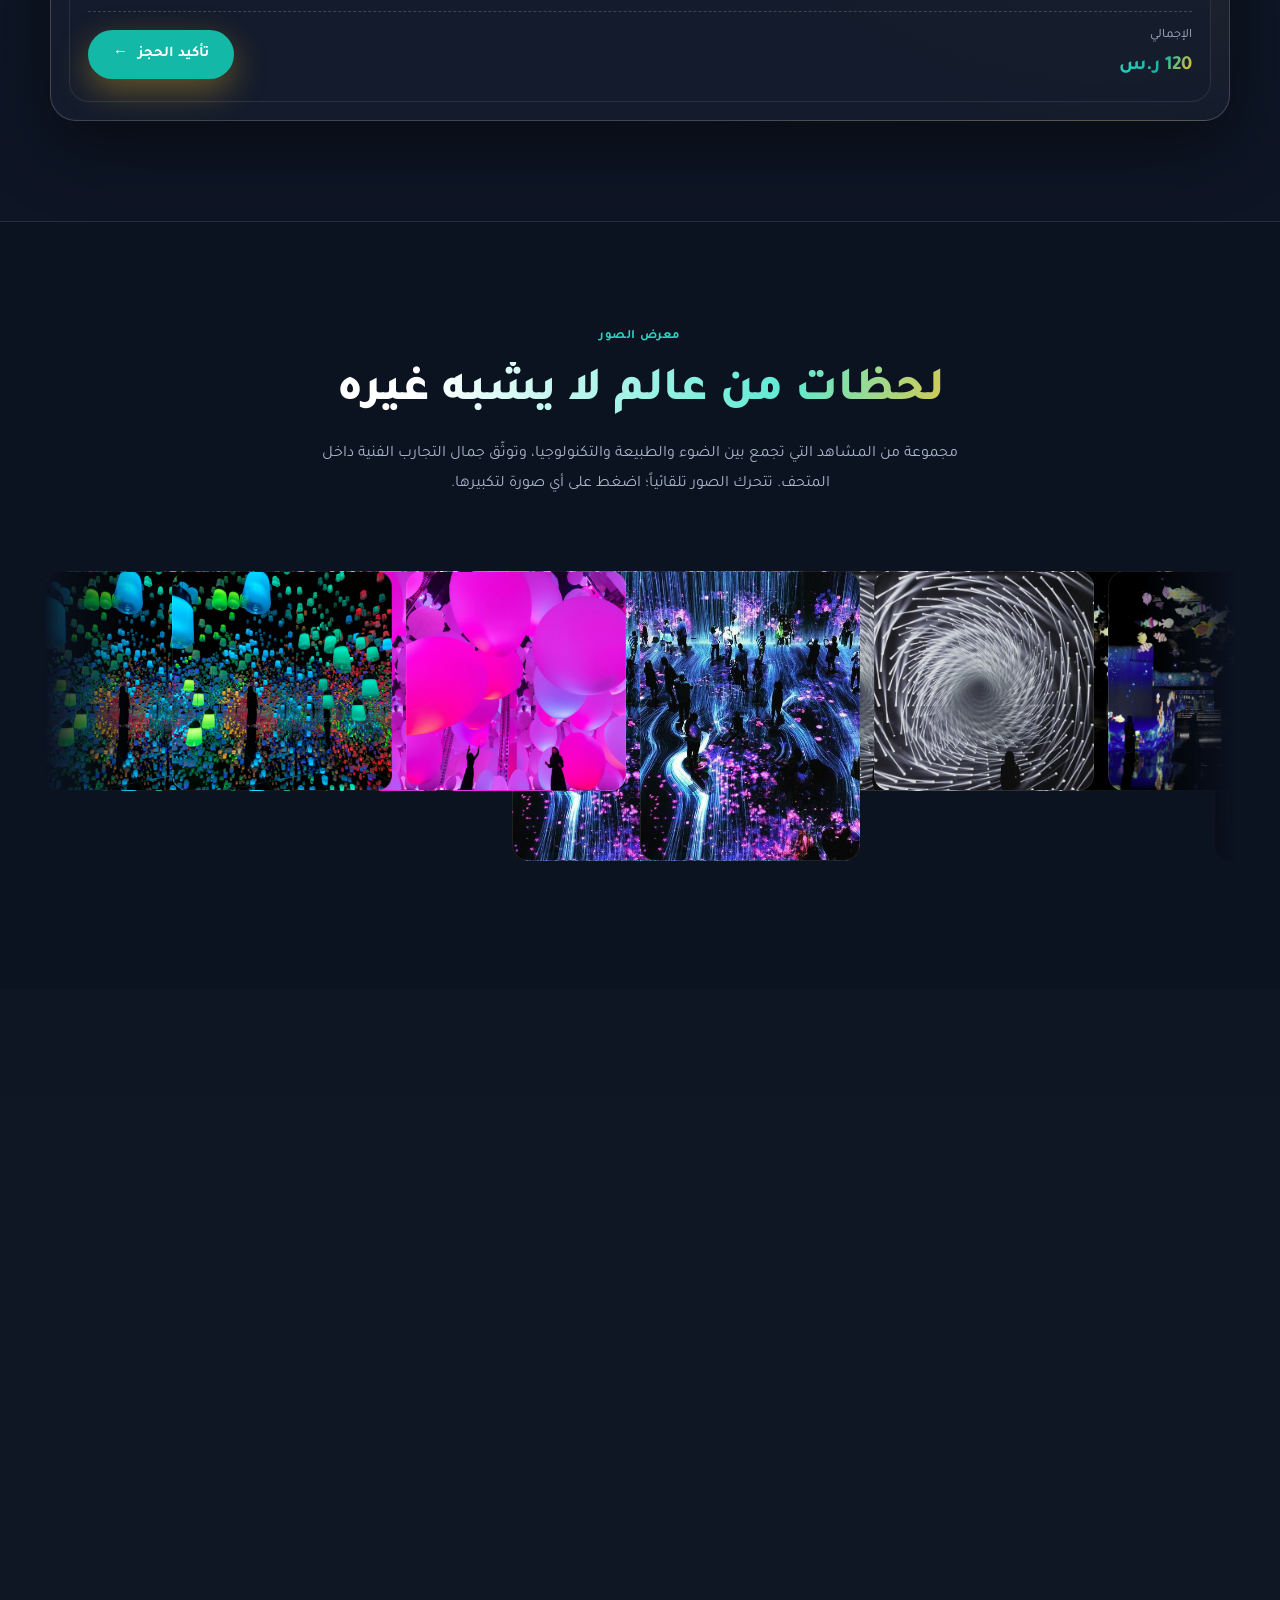
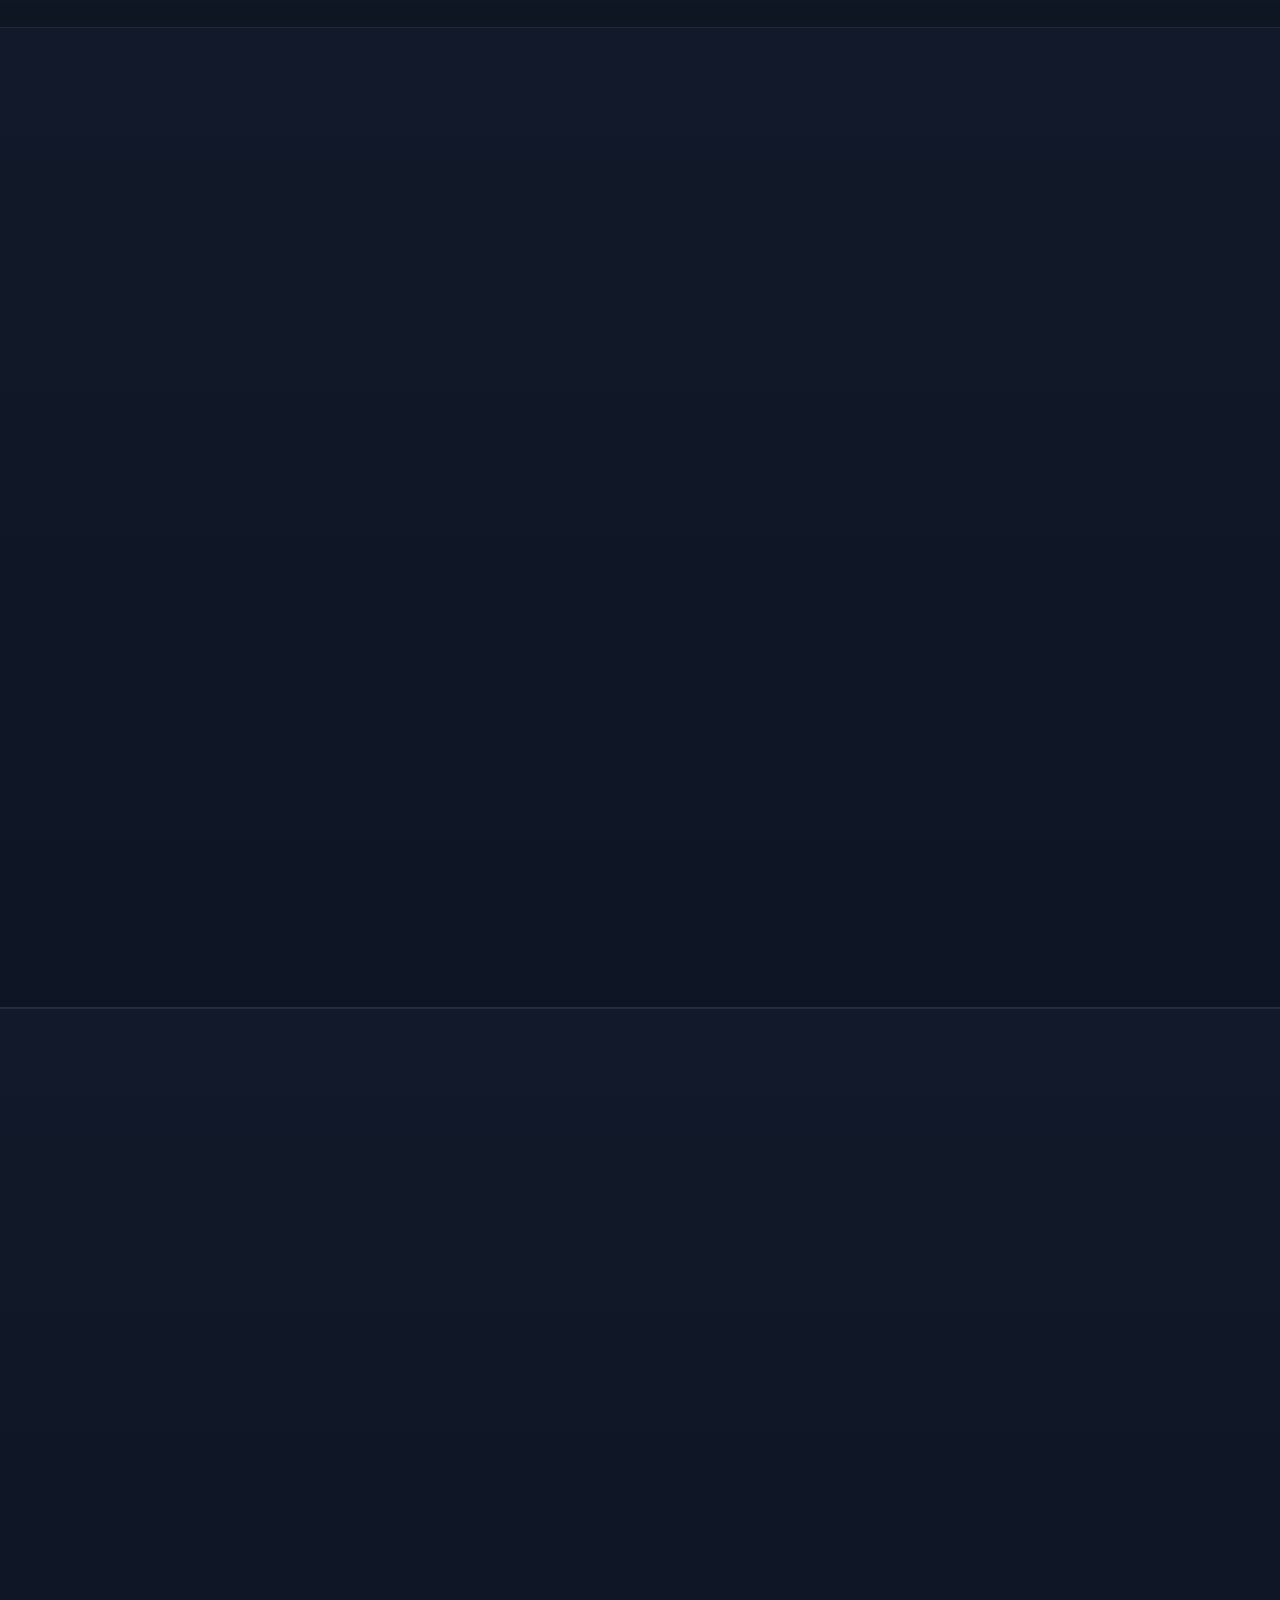
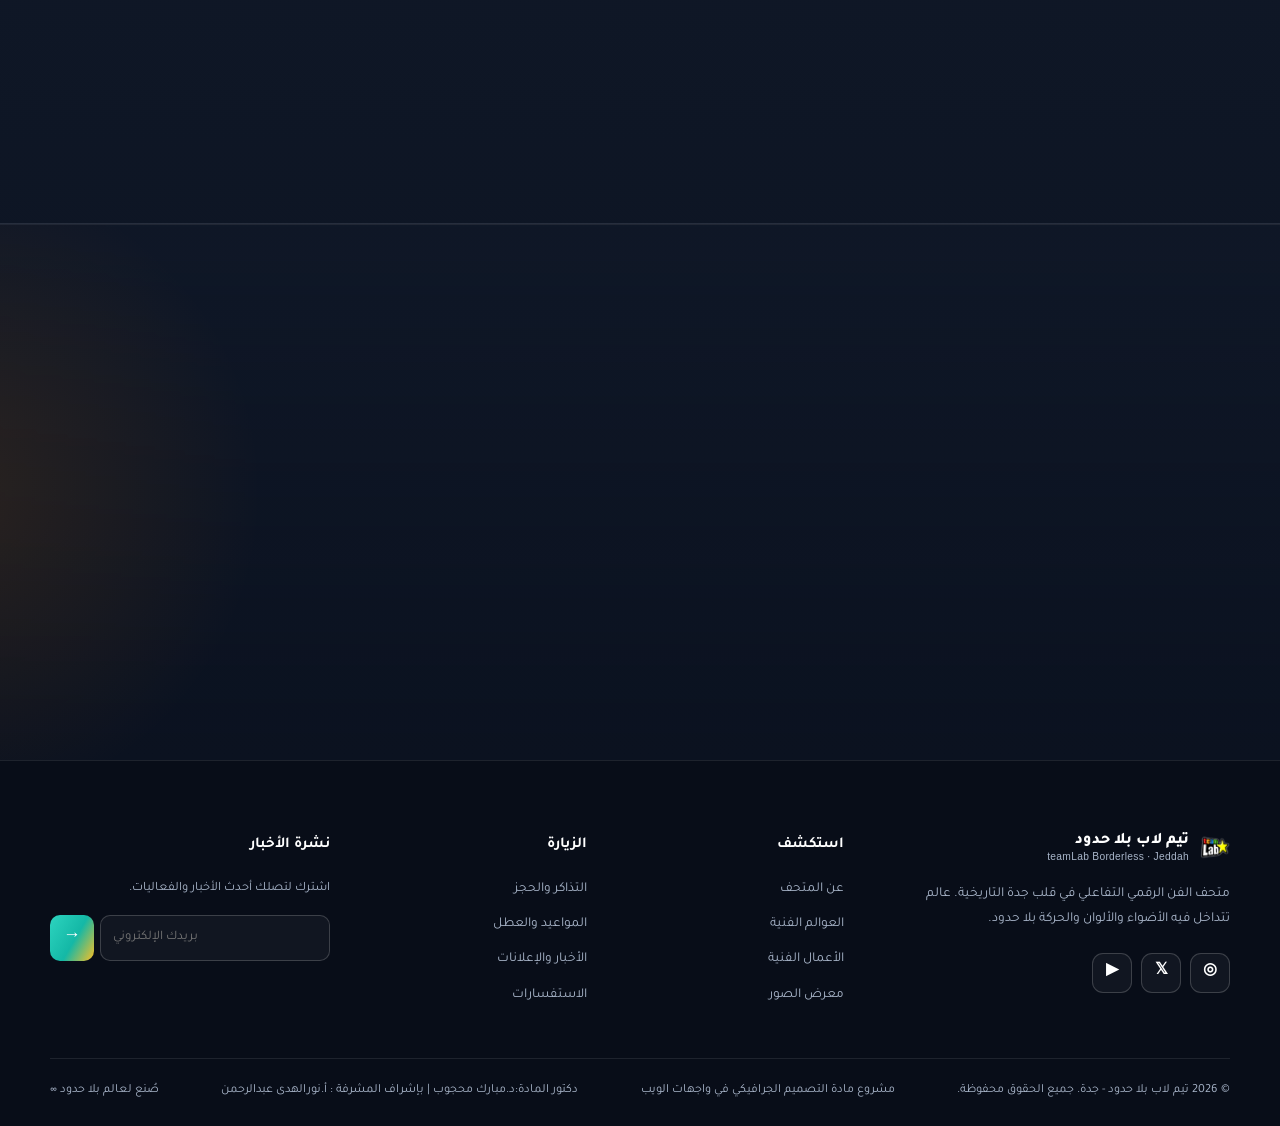
==== commit bf17aefe: "Edit the logo for the locaion,the logo in thr Footer" ====
--- a/index.html
+++ b/index.html
@@ -492,7 +492,7 @@
         </div>
         <div class="visit-grid">
           <article class="visit-card reveal">
-            <span class="visit-icon" aria-hidden="true">⌖</span>
+            <span class="visit-icon" aria-hidden="true">📍</span>
             <h3>الموقع</h3>
             <p>ميدان الثقافة، جدة التاريخية، جدة، المملكة العربية السعودية.</p>
             <a class="inline-link" href="https://maps.app.goo.gl/ux4436FZ7xJidcyt5" target="_blank" rel="noopener">افتح الموقع على الخريطة ←</a>
@@ -588,7 +588,7 @@
           <h2 class="section-title">نحن هنا للإجابة عن أسئلتك</h2>
           <p>استفسارات الحجز، المناسبات الخاصة، الزيارات المدرسية، أو أي سؤال آخر — أرسل لنا رسالة وسنرد عليك في أقرب وقت.</p>
           <ul class="contact-list">
-            <li><span class="contact-icon" aria-hidden="true">⌖</span><span><strong>العنوان</strong><span>ميدان الثقافة، جدة التاريخية، جدة</span></span></li>
+            <li><span class="contact-icon" aria-hidden="true">📍</span><span><strong>العنوان</strong><span>ميدان الثقافة، جدة التاريخية، جدة</span></span></li>
             <li><span class="contact-icon" aria-hidden="true">✆</span><span><strong>الهاتف</strong><span dir="ltr">+966 538 031 946</span></span></li>
             <li><span class="contact-icon" aria-hidden="true">✉</span><span><strong>البريد الإلكتروني</strong><span dir="ltr">support@teamlab-jeddah.com</span></span></li>
           </ul>
@@ -643,7 +643,7 @@
     <div class="container footer-top">
       <div class="footer-brand">
         <a class="brand" href="#home">
-          <span class="brand-mark" aria-hidden="true">
+          <span>
             <img src="assets/img/Logo.png" alt="" width="30" height="30">
           </span>
           <span class="brand-text"><strong>تيم لاب بلا حدود</strong><small>teamLab Borderless · Jeddah</small></span>
@@ -681,6 +681,8 @@
     </div>
     <div class="container footer-bottom">
       <span>© <span id="year">2026</span> تيم لاب بلا حدود - جدة. جميع الحقوق محفوظة.</span>
+      <span> مشروع مادة التصميم الجرافيكي في واجهات الويب</span>
+      <span> دكتور المادة:د.مبارك محجوب | بإشراف المشرفة : أ.نورالهدى عبدالرحمن</span>
       <span>صُنع لعالم بلا حدود <span aria-hidden="true">∞</span></span>
     </div>
   </footer>
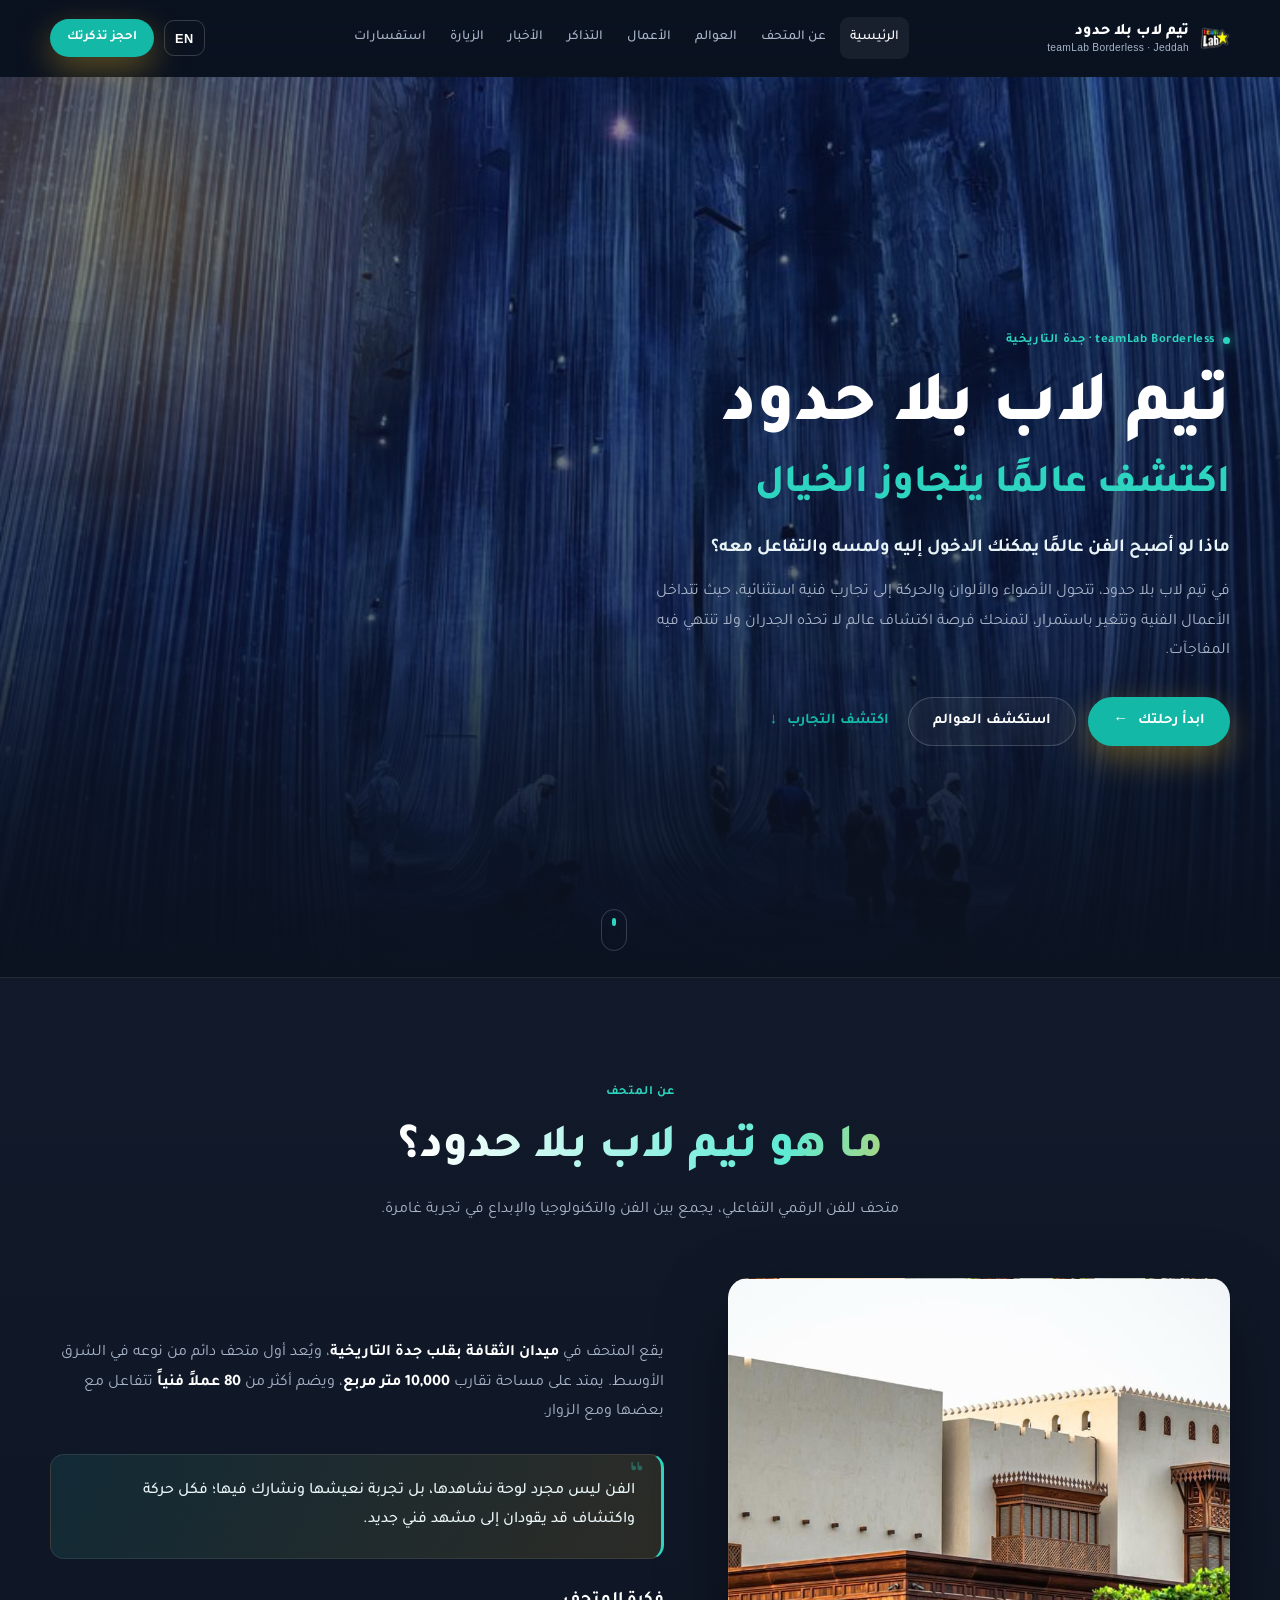
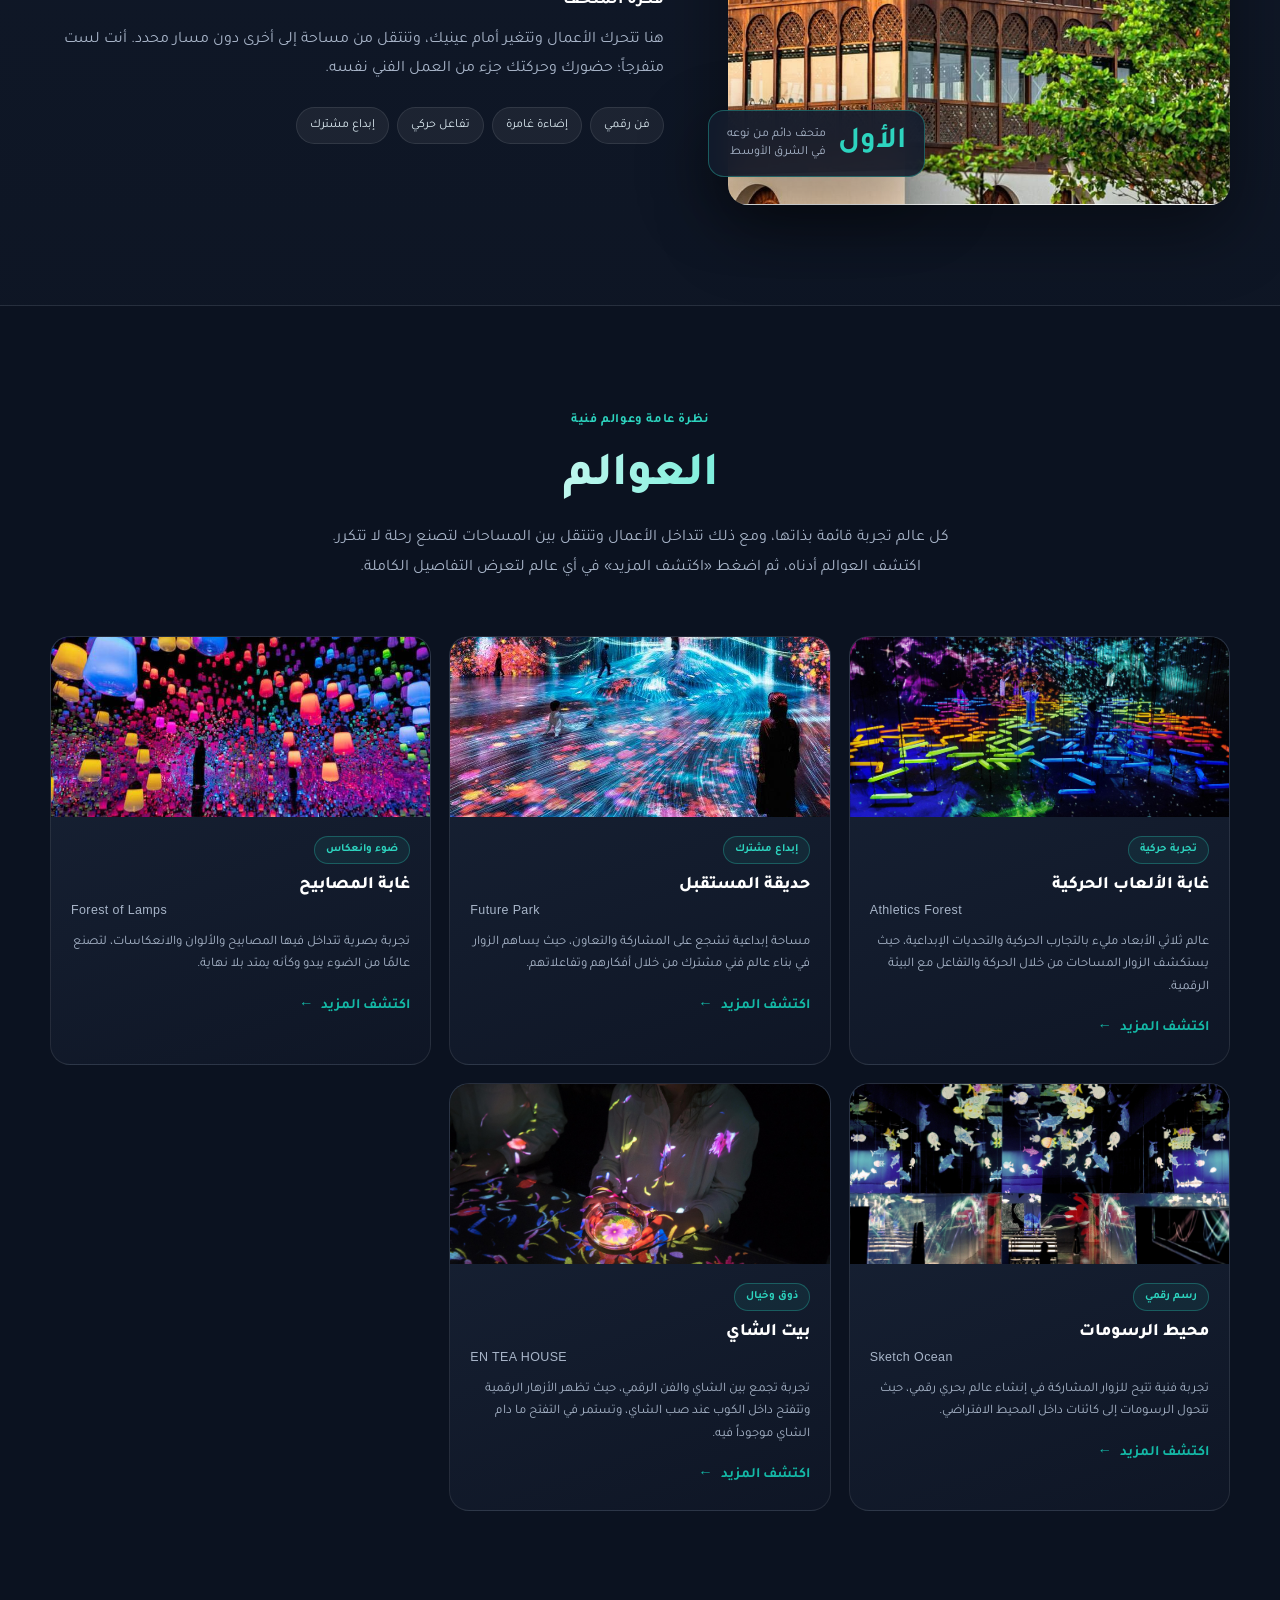
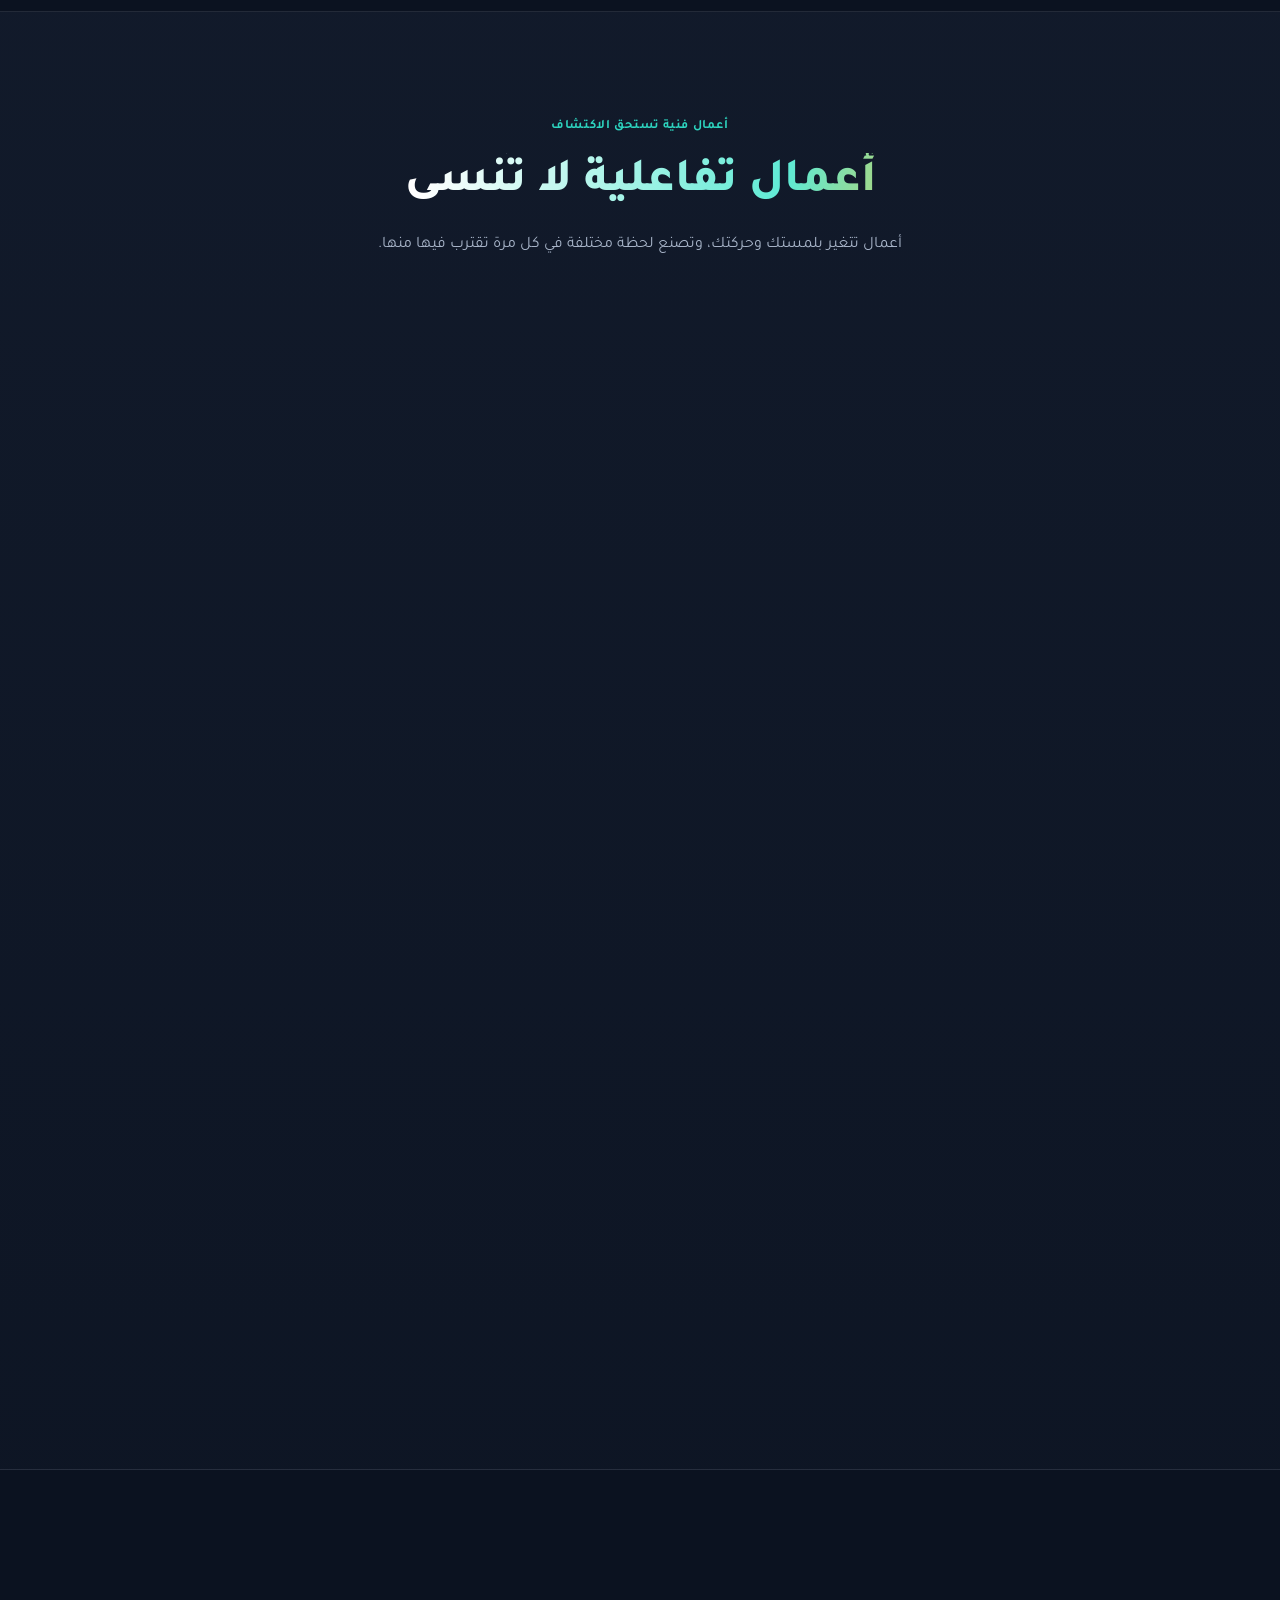
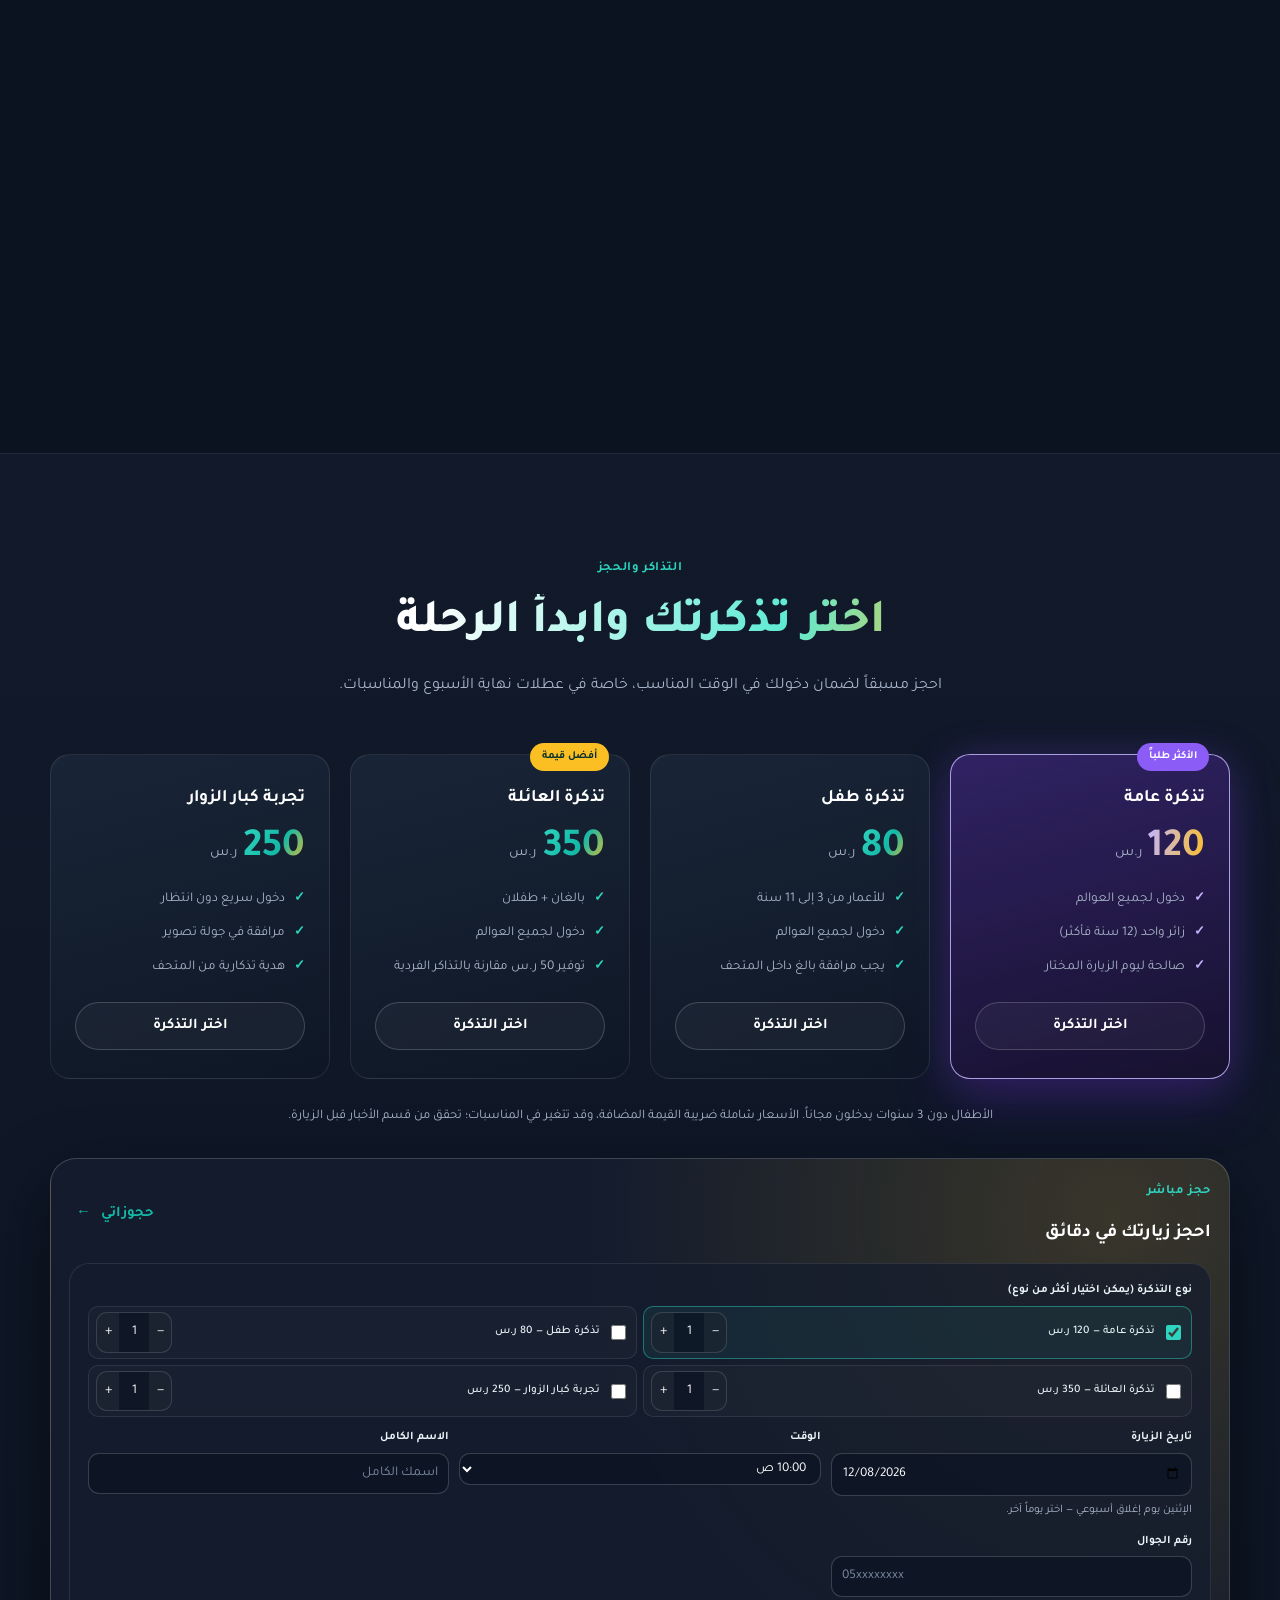
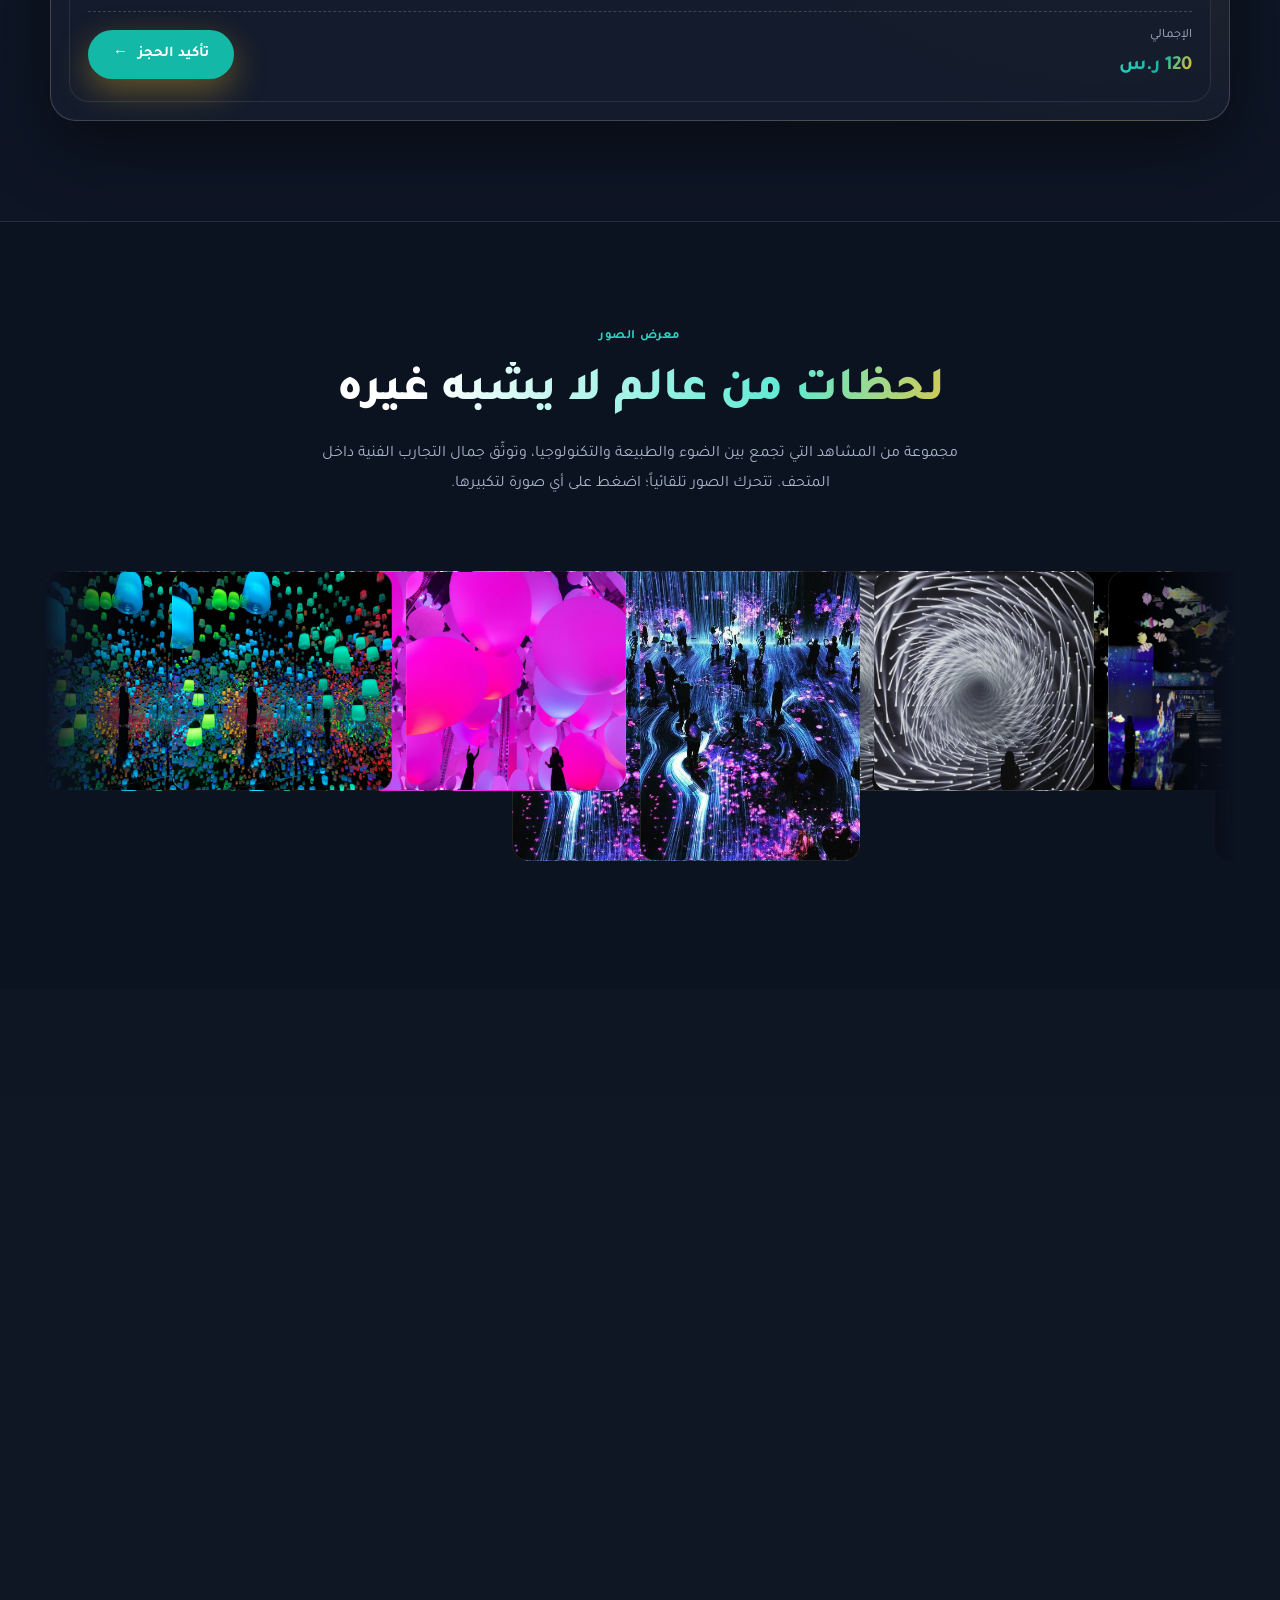
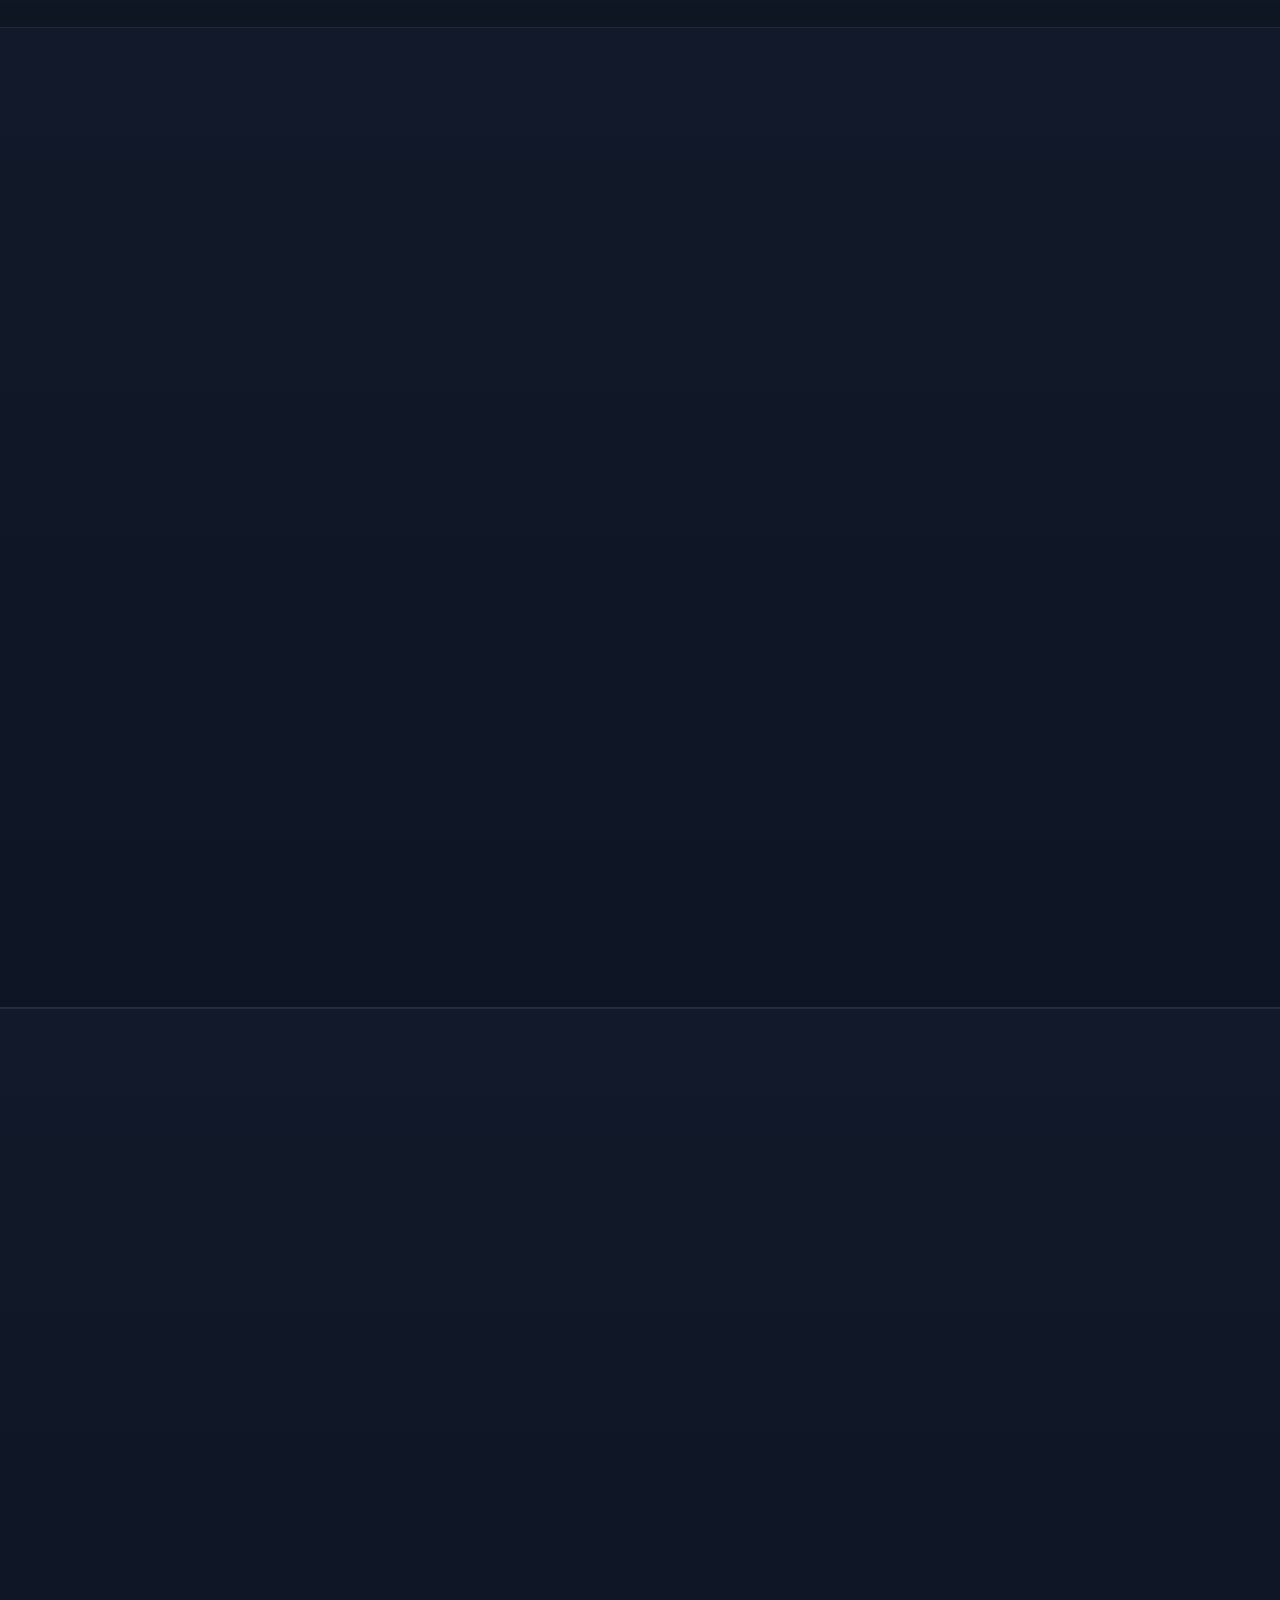
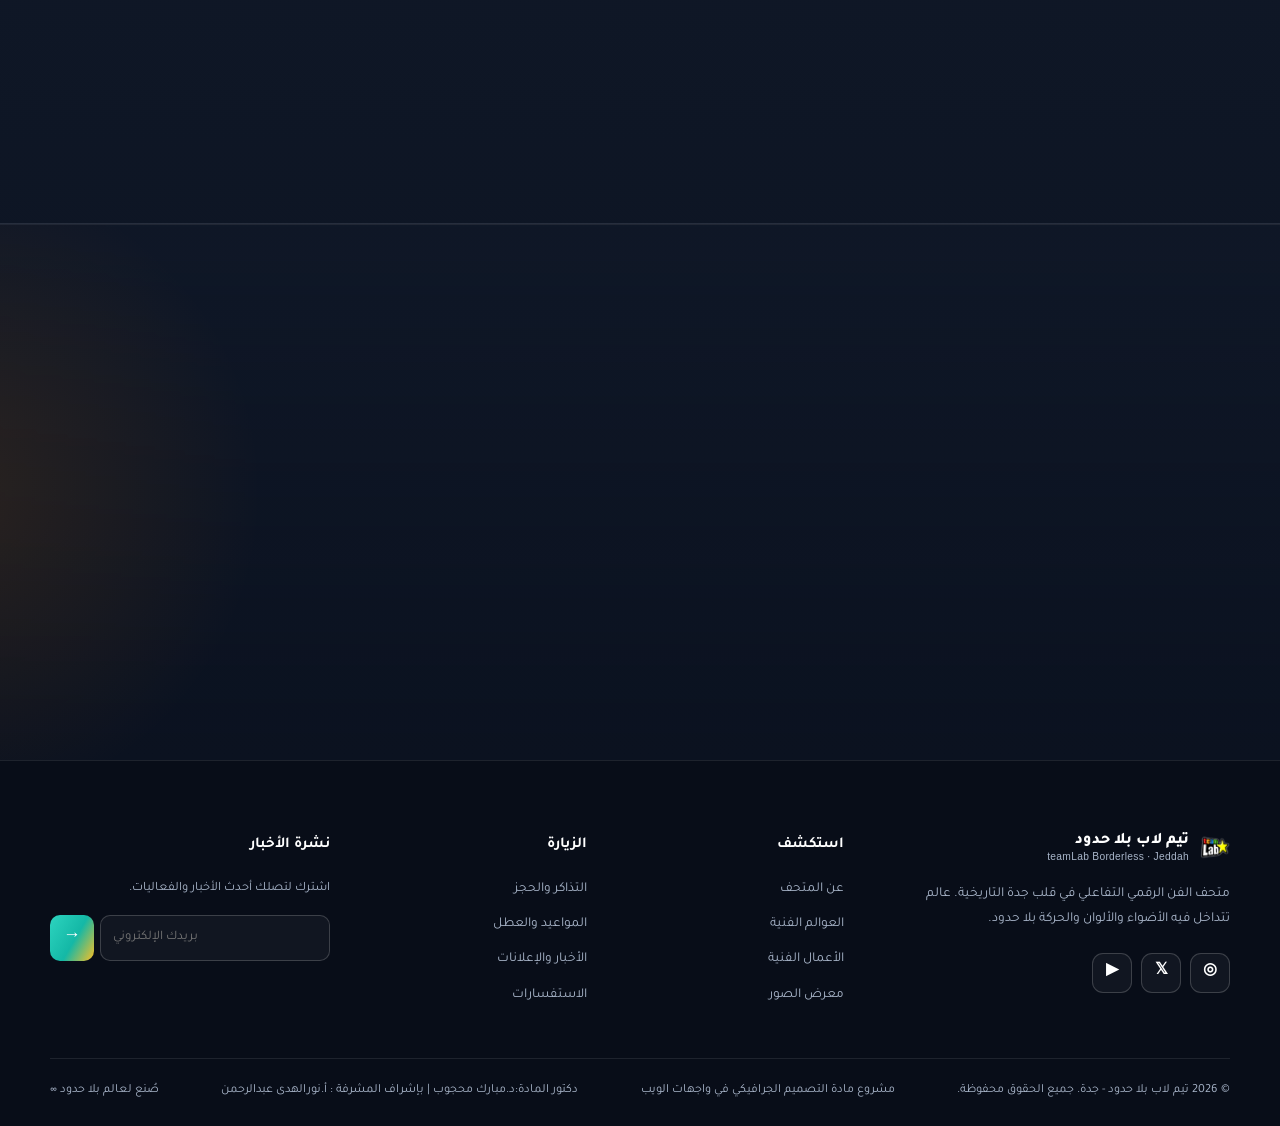
==== commit 2a7f2c98: "Edit logo in the header" ====
--- a/index.html
+++ b/index.html
@@ -7,7 +7,7 @@
   <meta name="theme-color" content="#0b1220">
   <link rel="icon" type="image/png" href="assets/img/Logo.png">
   <link rel="apple-touch-icon" href="assets/img/Logo.png">
-  <title>تيم لاب بلا حدود | جدة - المملكة العربية السعودية</title>
+  <title>تيم لاب بلا حدود | حنين زيد1567781</title>
 
   <link rel="preconnect" href="https://fonts.googleapis.com">
   <link rel="preconnect" href="https://fonts.gstatic.com" crossorigin>
@@ -21,7 +21,7 @@
   <header class="site-header" id="site-header">
     <div class="container header-inner">
       <a class="brand" href="#home" aria-label="تيم لاب بلا حدود - الصفحة الرئيسية">
-        <span class="brand-mark" aria-hidden="true">
+        <span>
           <img src="assets/img/Logo.png" alt="" width="30" height="30">
         </span>
         <span class="brand-text">
